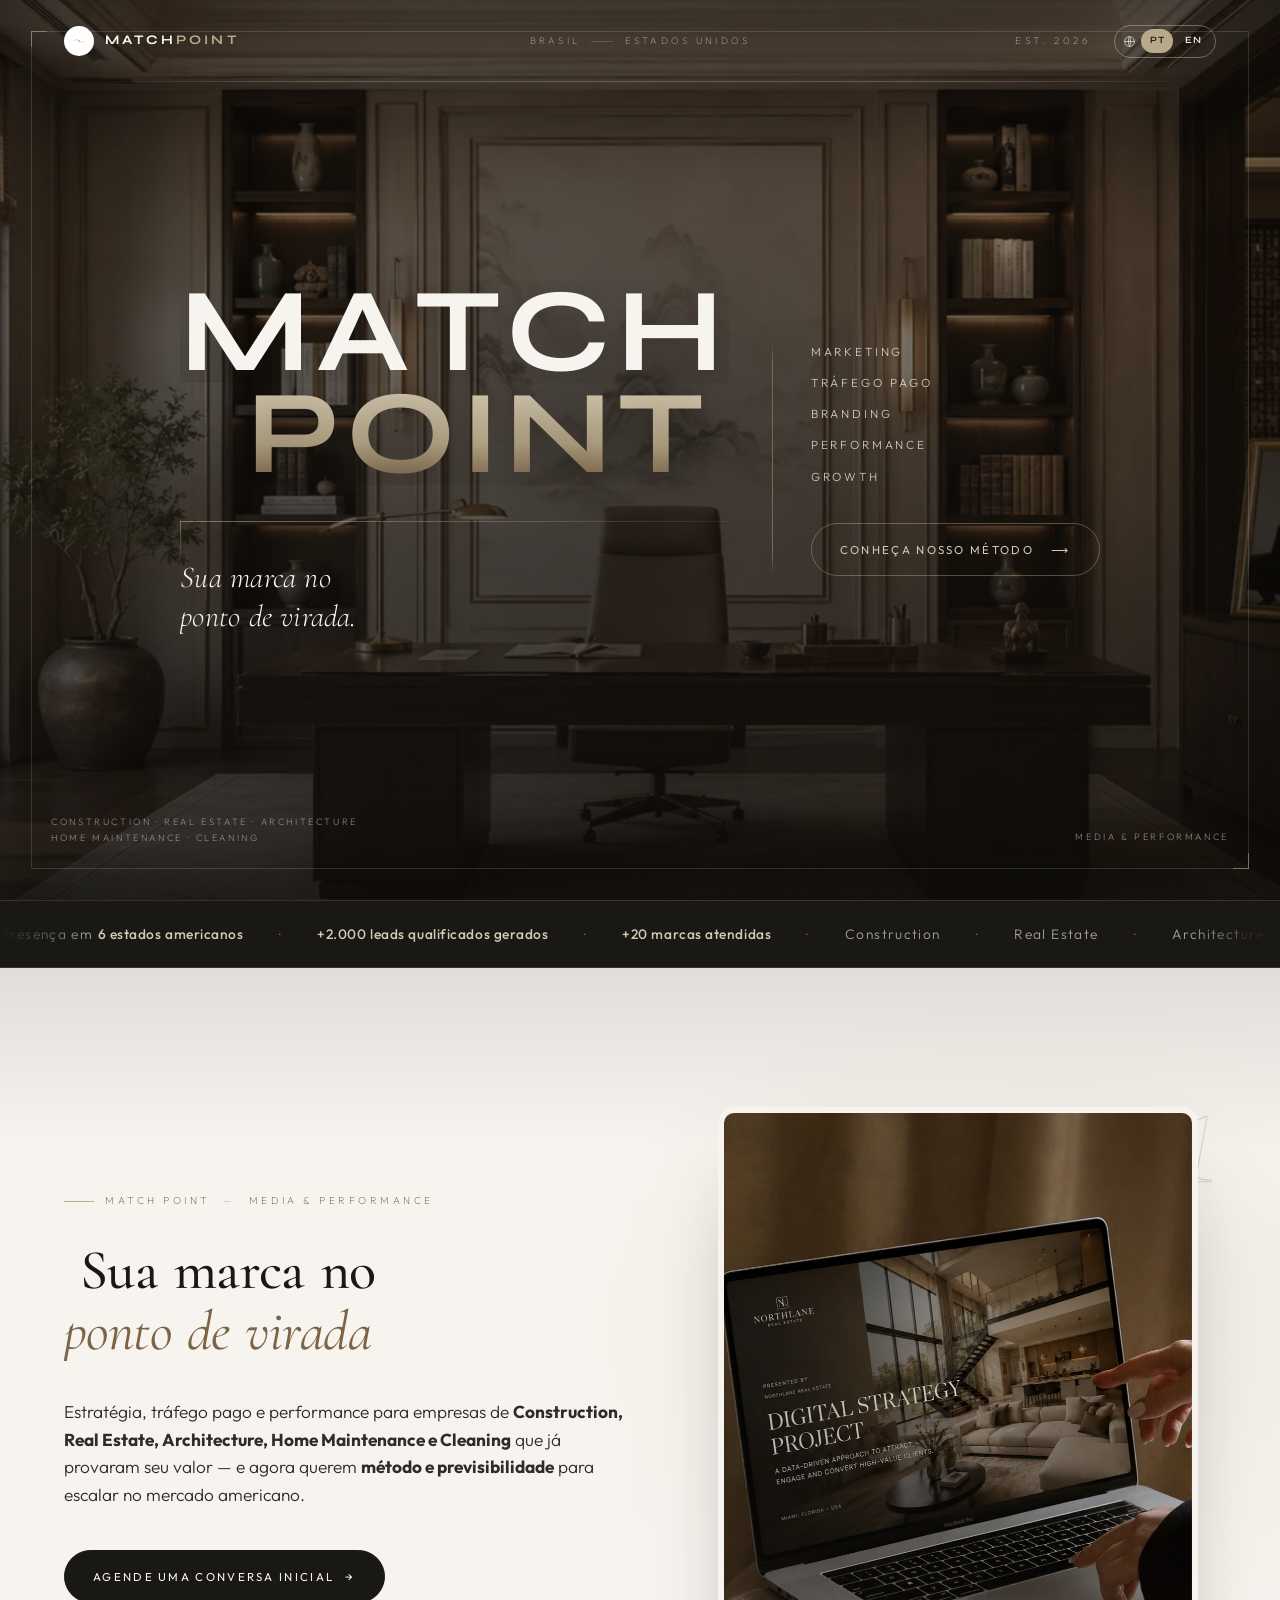
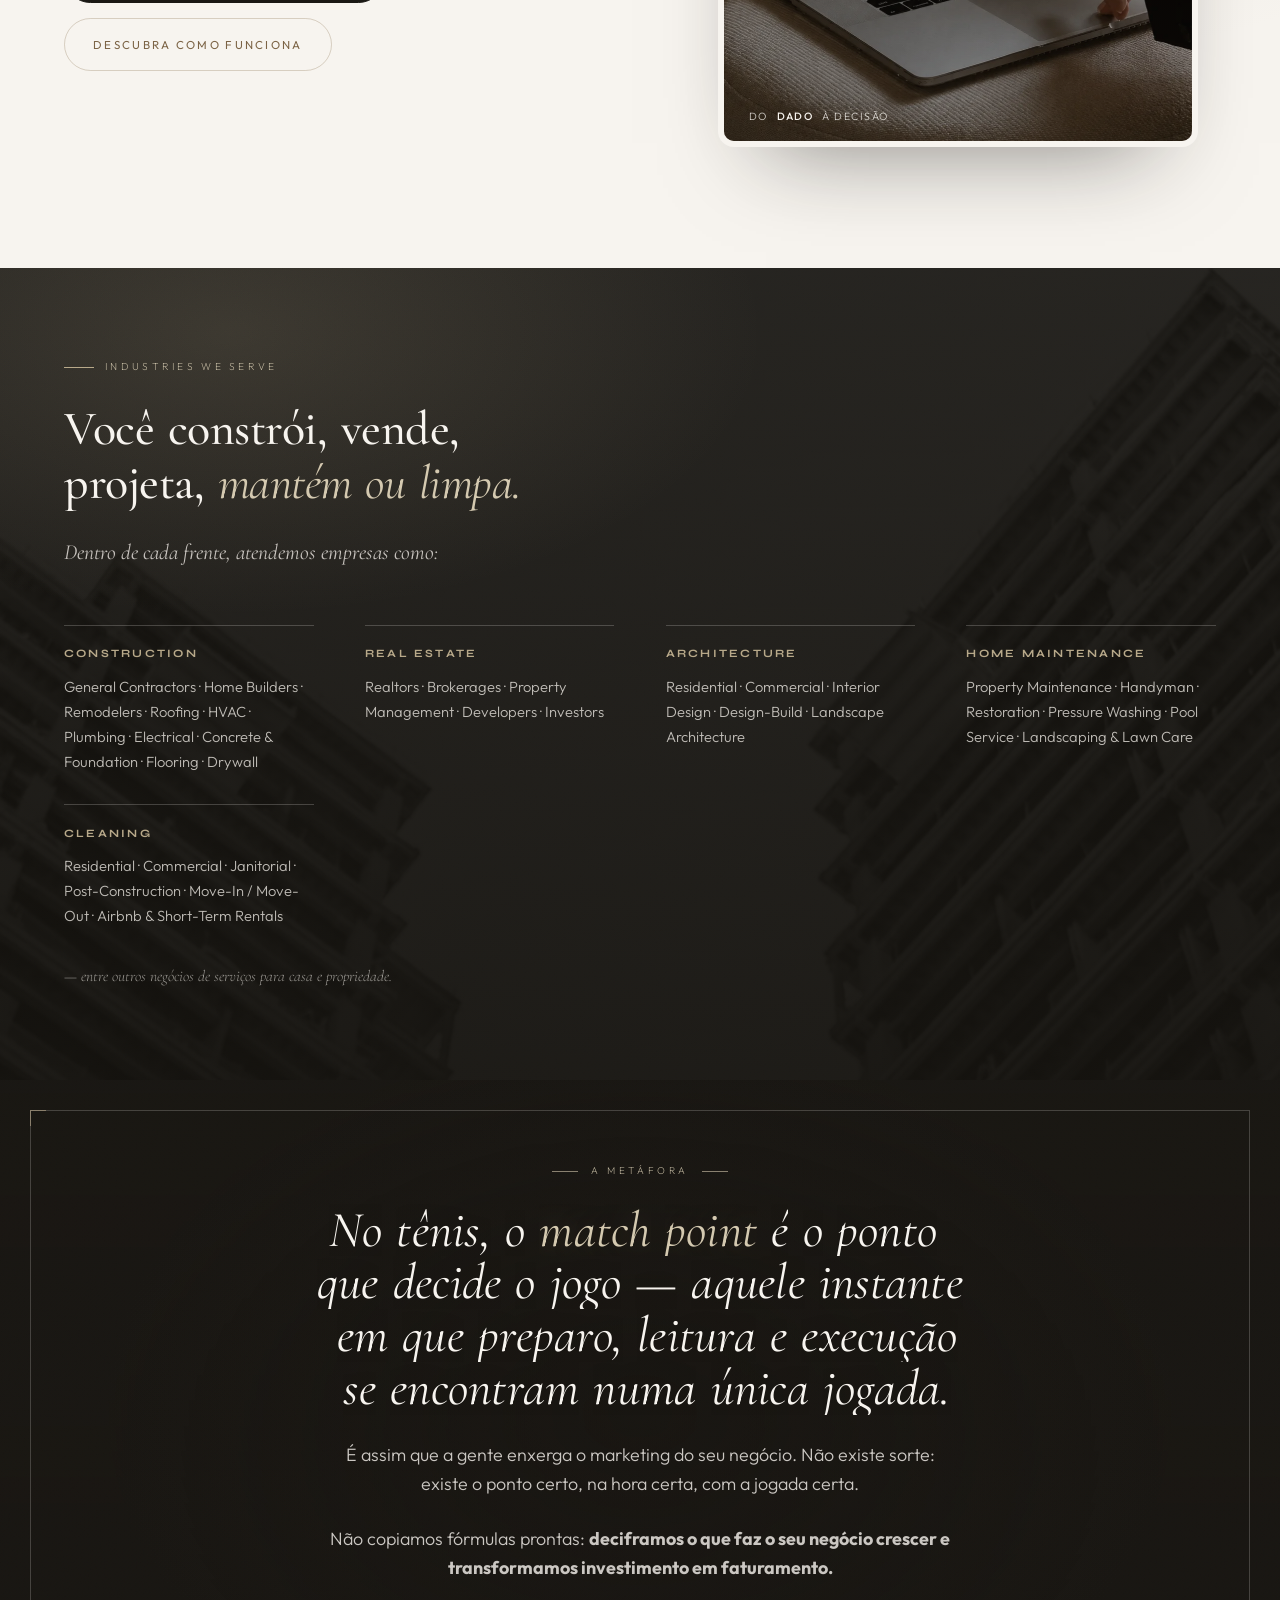
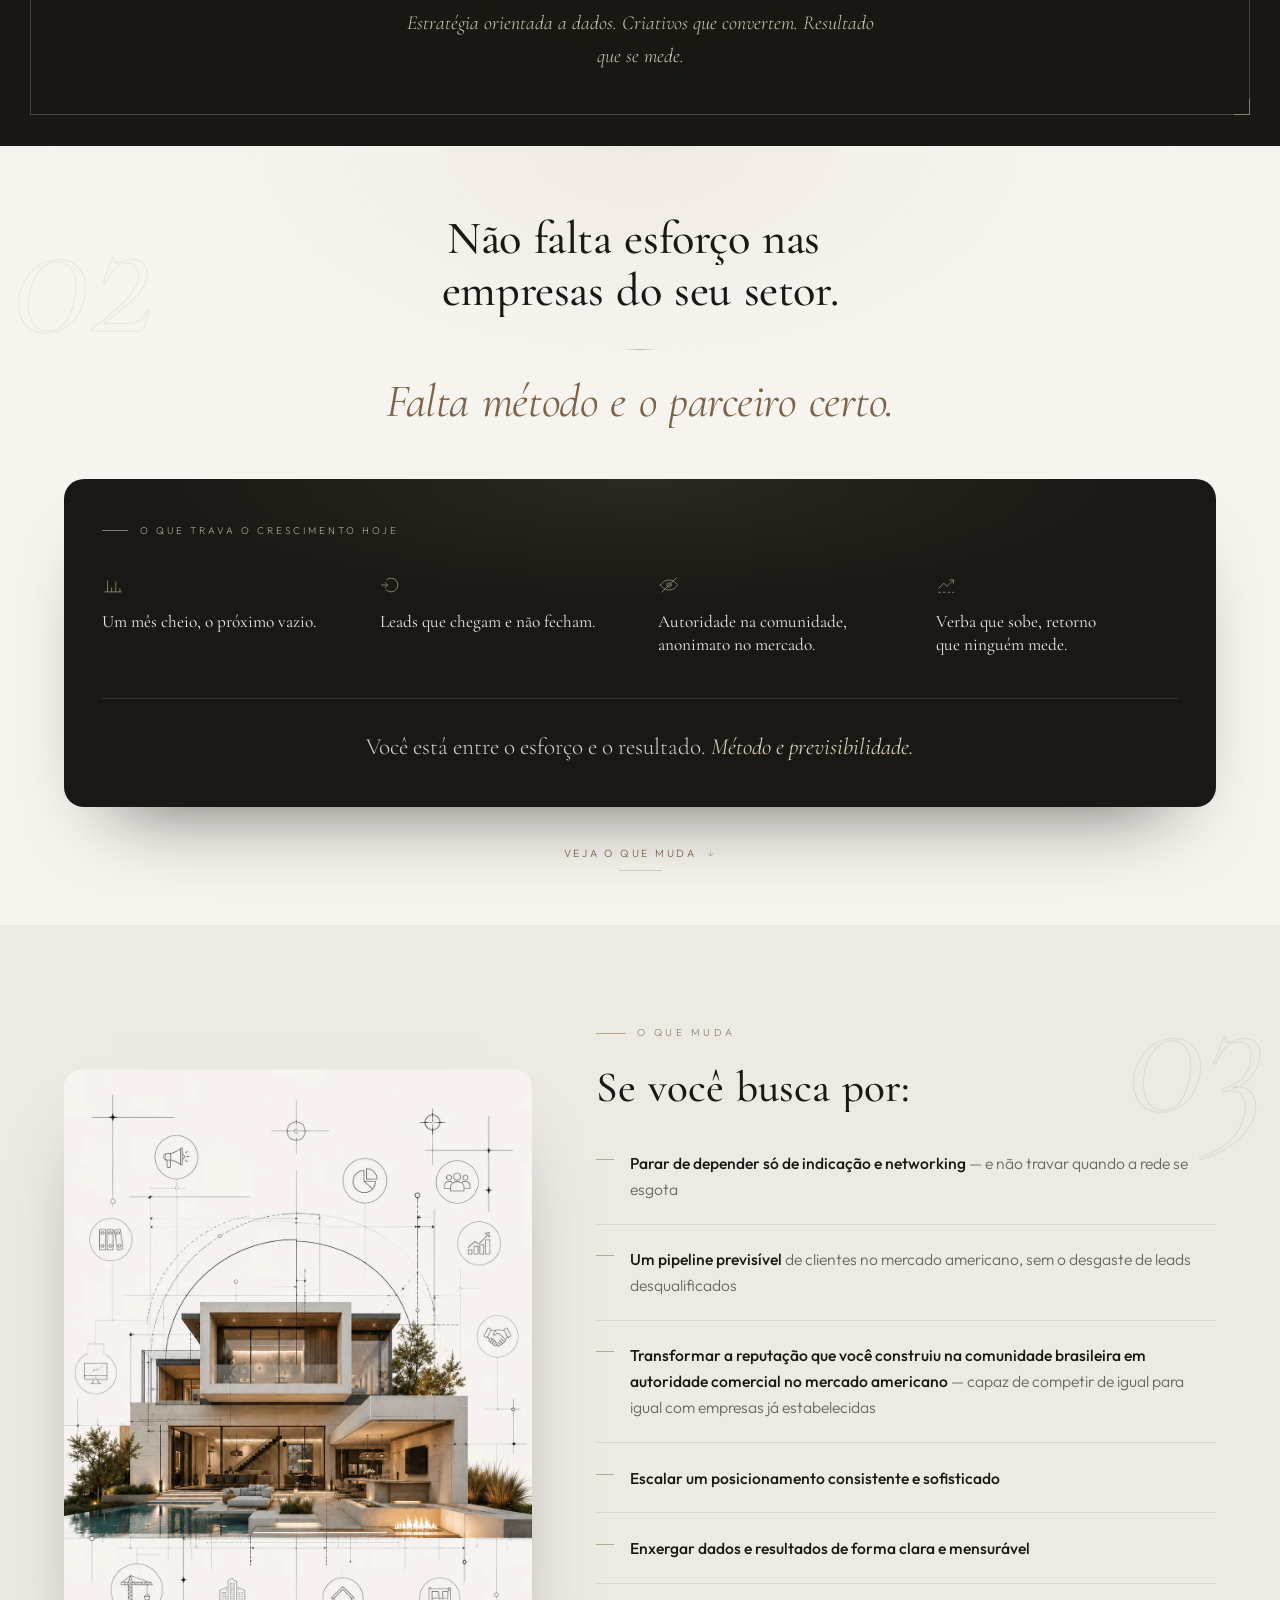
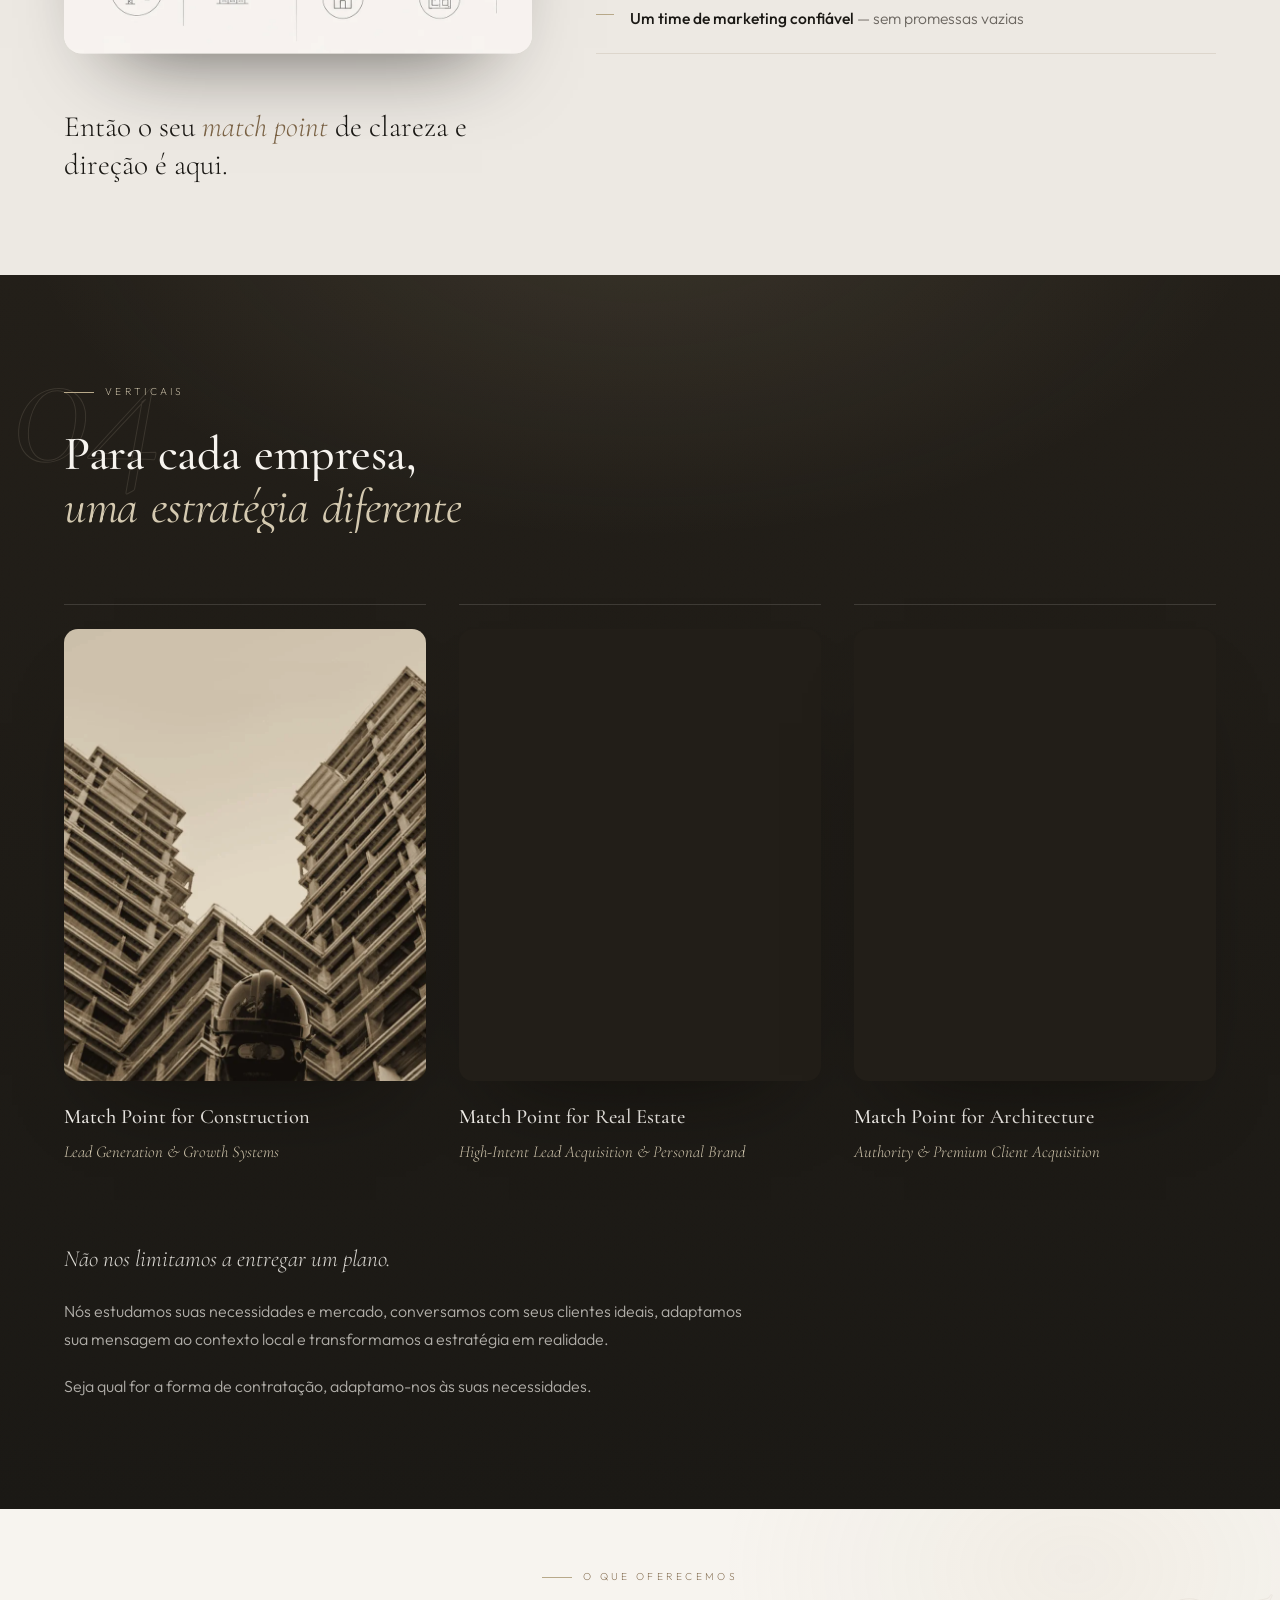
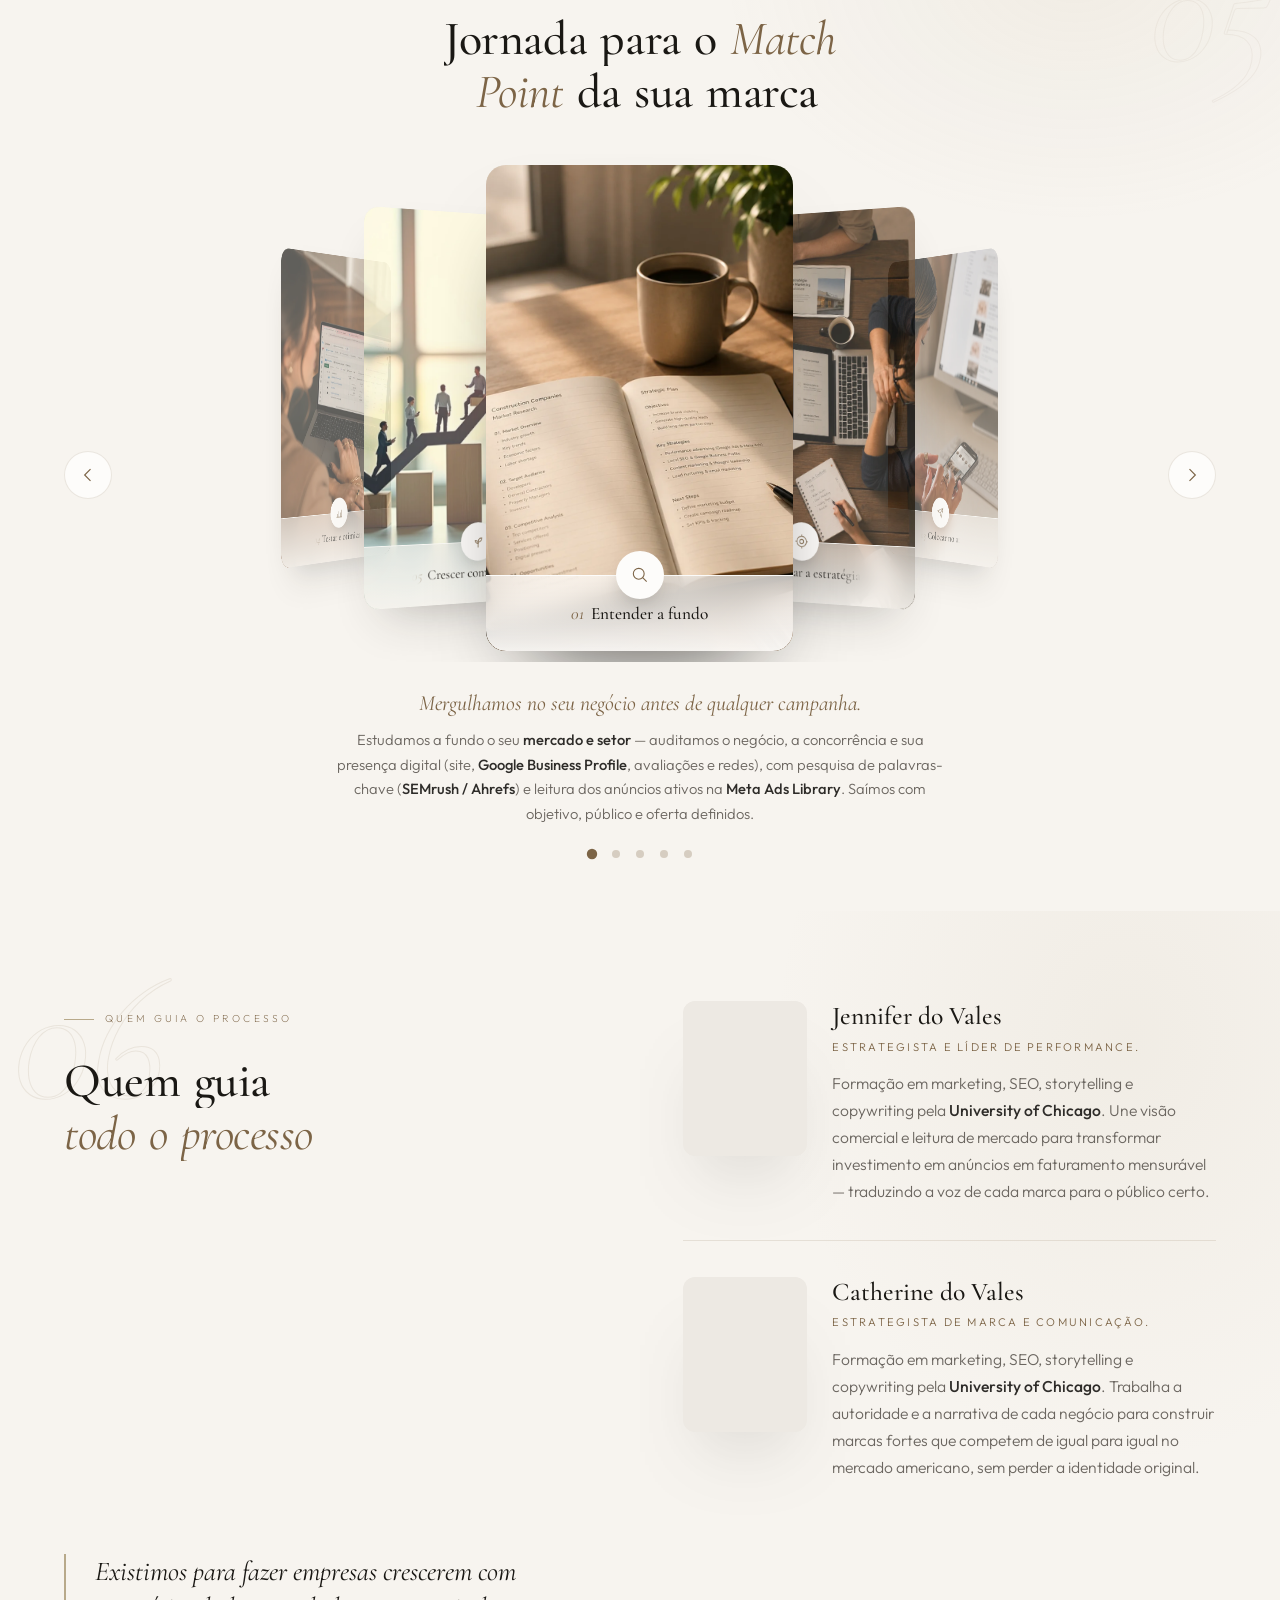
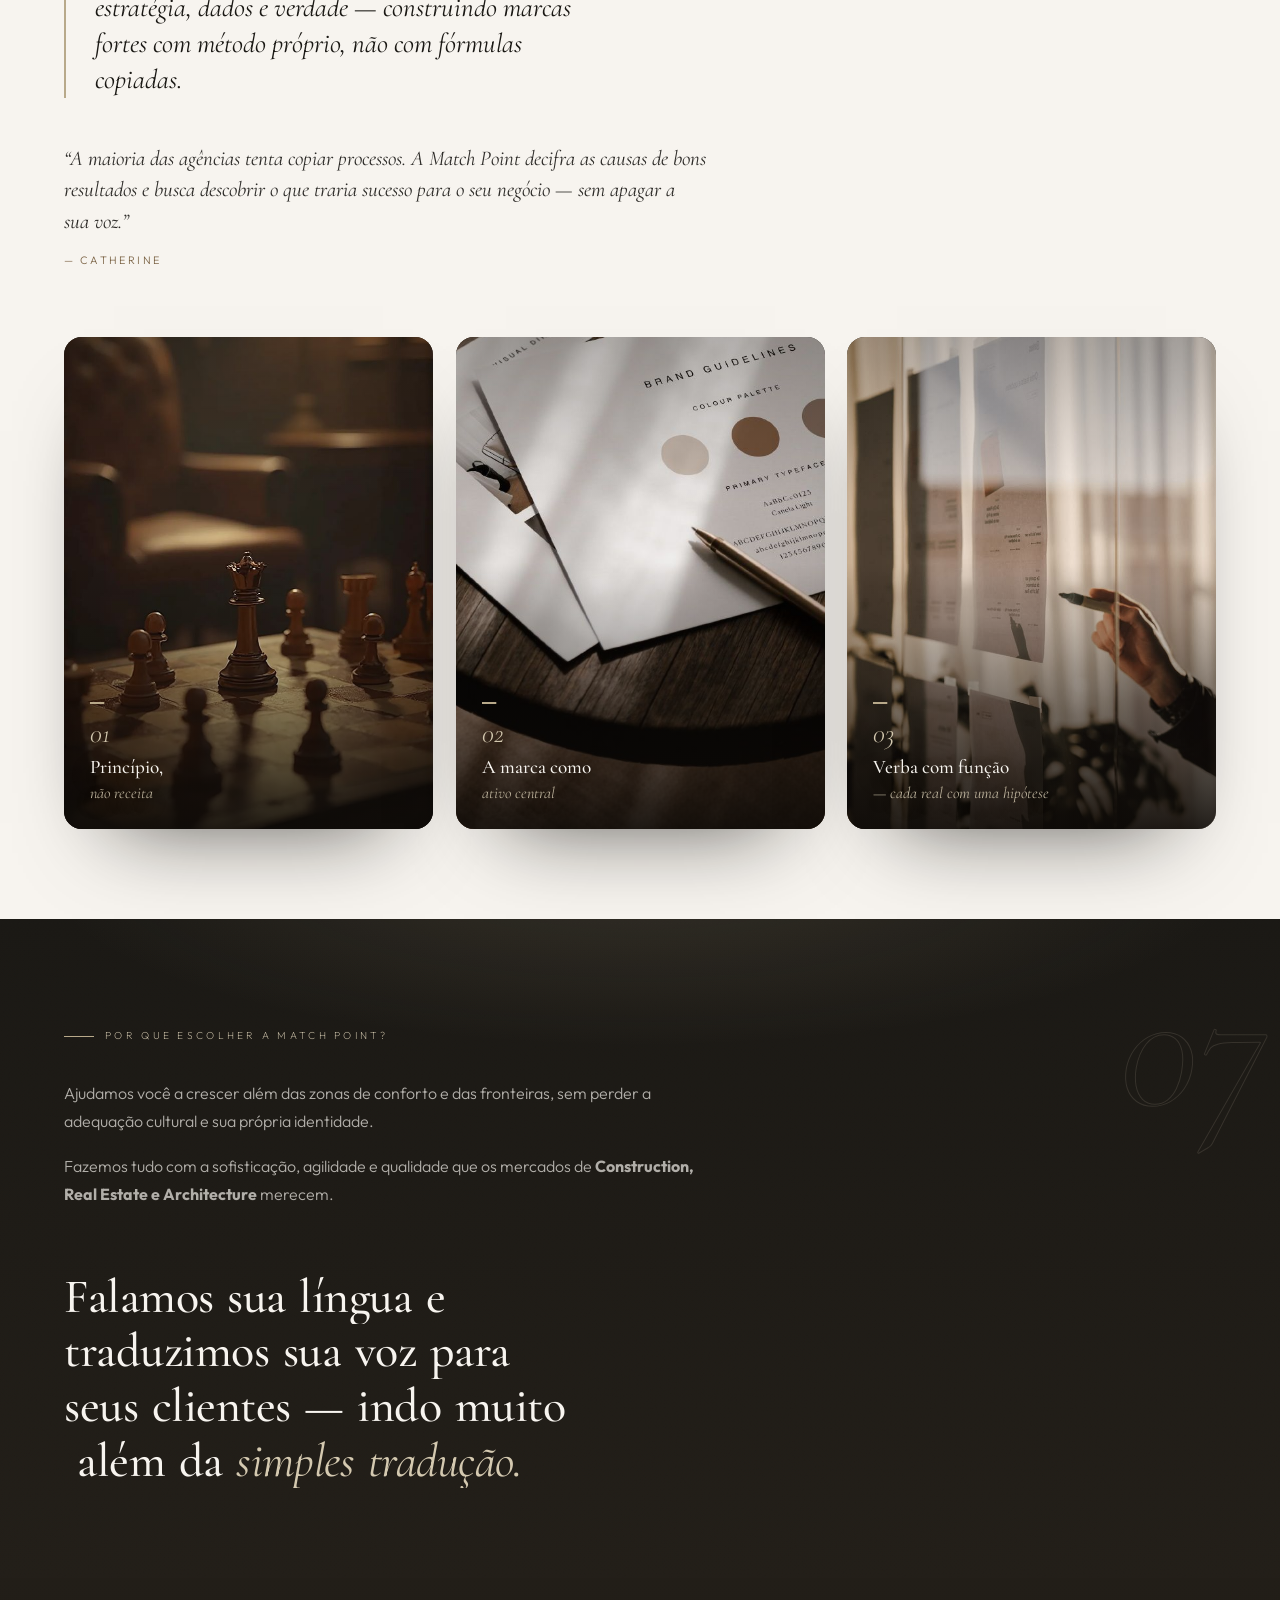
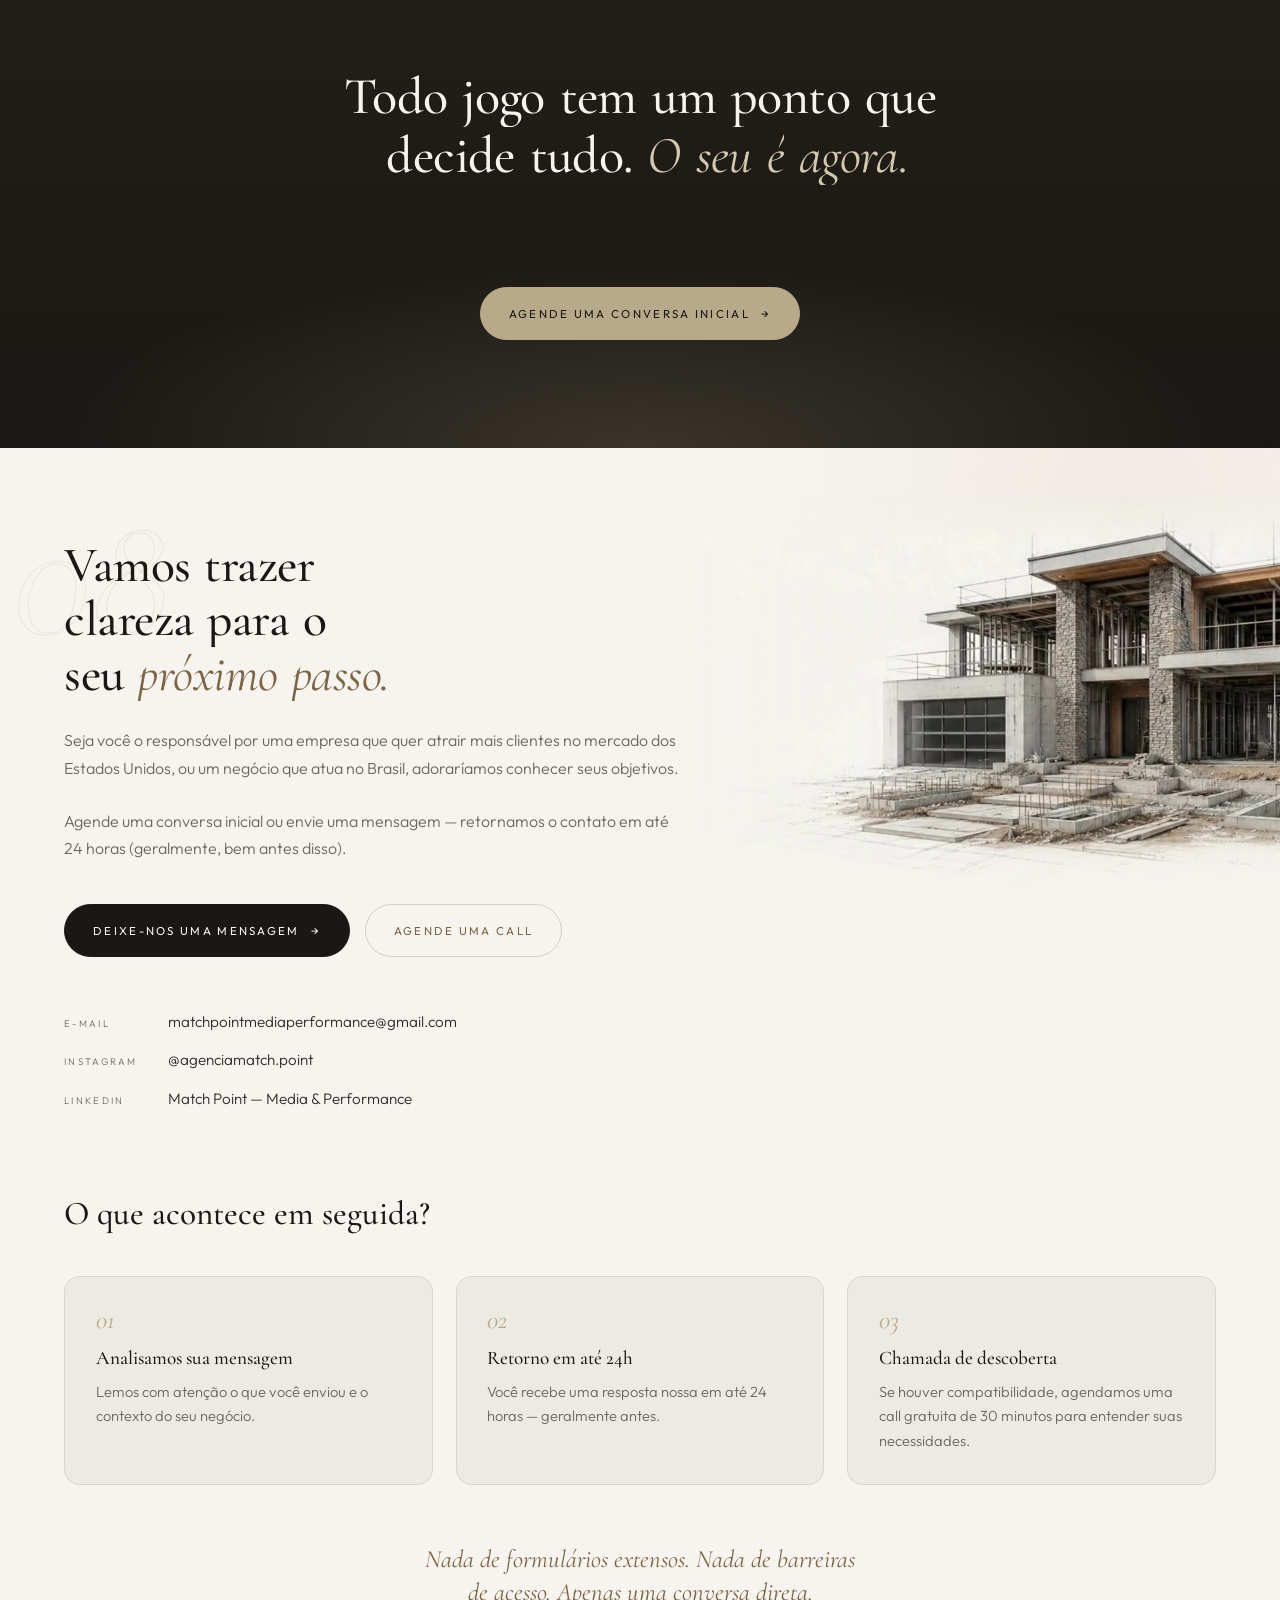
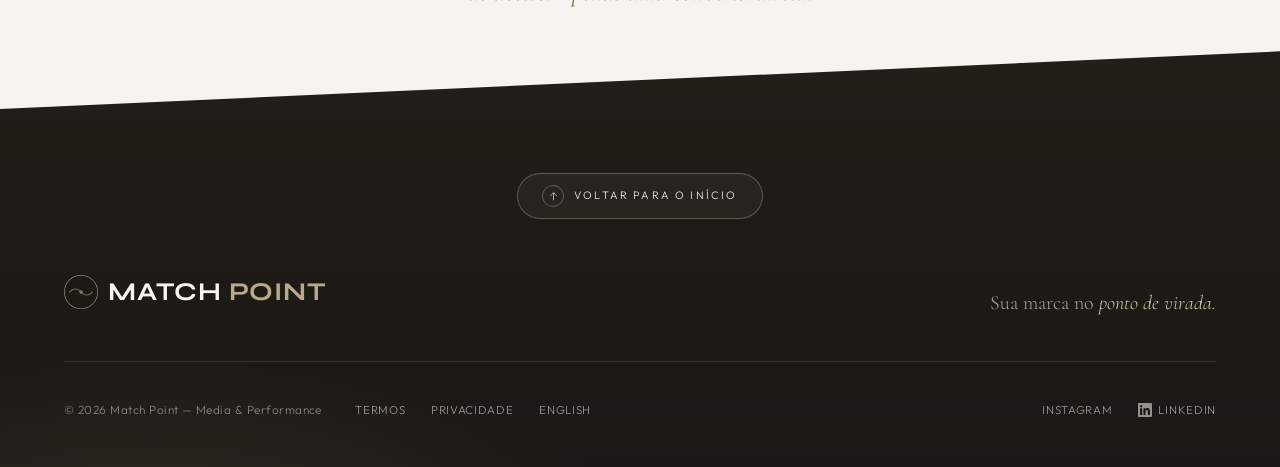
==== match.point/assets/index.html @ 6ba70a65 "Initial commit — Match Point site (PT/EN) Bilingual static site sharing one CSS/JS, plus post-audit " ====
<!DOCTYPE html>
<html lang="pt-BR" class="no-js">
<head>
<meta charset="UTF-8"/>
<meta name="viewport" content="width=device-width, initial-scale=1.0"/>
<script>document.documentElement.className='js';setTimeout(function(){if(!document.documentElement.classList.contains('js-ready'))document.documentElement.className='no-js';},5000);</script>

<title>Match Point — Sua marca no ponto de virada</title>
<meta name="description" content="Match Point — Media &amp; Performance. Tráfego pago e performance para Construction, Real Estate, Architecture, Home Maintenance e Cleaning escalarem no mercado americano."/>
<meta name="theme-color" content="#1A1814"/>
<link rel="icon" href="favicon.svg" type="image/svg+xml"/>
<link rel="icon" href="images/logo-symbol.png" sizes="any"/>
<link rel="apple-touch-icon" href="images/logo-symbol.png"/>
<link rel="canonical" href="https://matchpoint.agency/"/>
<link rel="alternate" hreflang="pt-BR" href="https://matchpoint.agency/"/>
<link rel="alternate" hreflang="en" href="https://matchpoint.agency/en/"/>
<link rel="alternate" hreflang="x-default" href="https://matchpoint.agency/"/>

<meta property="og:type" content="website"/>
<meta property="og:title" content="Match Point — Sua marca no ponto de virada"/>
<meta property="og:description" content="Estratégia, tráfego pago e performance para Construction, Real Estate, Architecture, Home Maintenance e Cleaning. Não copiamos fórmulas prontas: deciframos o que faz o seu negócio crescer."/>
<meta property="og:image" content="https://matchpoint.agency/images/og-image.jpg"/>
<meta property="og:url" content="https://matchpoint.agency/"/>
<meta name="twitter:card" content="summary_large_image"/>

<link rel="preconnect" href="https://fonts.googleapis.com"/>
<link rel="preconnect" href="https://fonts.gstatic.com" crossorigin/>
<link rel="preload" as="image" href="images/prehero.webp" fetchpriority="high"/>
<link href="https://fonts.googleapis.com/css2?family=Cormorant+Garamond:ital,wght@0,300;0,400;0,500;1,300;1,400;1,500&family=Outfit:wght@200;300;400;500&family=Syne:wght@600;700;800&display=swap" rel="stylesheet"/>
<link rel="stylesheet" href="css/prehero.css"/>

<script type="application/ld+json">
{
  "@context": "https://schema.org",
  "@type": "ProfessionalService",
  "name": "Match Point — Media & Performance",
  "description": "Tráfego pago e performance para empresas de Construction, Real Estate, Architecture, Home Maintenance e Cleaning que querem escalar no mercado americano.",
  "url": "https://matchpoint.agency/",
  "image": "https://matchpoint.agency/images/og-image.jpg",
  "logo": "https://matchpoint.agency/images/logo-symbol.png",
  "email": "matchpointmediaperformance@gmail.com",
  "telephone": "+1-407-684-9838",
  "foundingDate": "2026",
  "areaServed": ["United States", "Brazil"],
  "knowsLanguage": ["pt-BR", "en"],
  "serviceType": ["Paid Traffic", "Performance Marketing", "Branding", "Growth"],
  "founder": [
    {"@type": "Person", "name": "Jennifer do Vales"},
    {"@type": "Person", "name": "Catherine do Vales"}
  ],
  "sameAs": [
    "https://www.instagram.com/agenciamatch.point",
    "https://www.linkedin.com/company/match-point-%E2%80%94-media-performance/"
  ]
}
</script>
</head>
<body>

<!-- preloader · abertura de marca → door-split reveal do pré-Hero -->
<div class="preloader" id="preloader" role="presentation" aria-hidden="true">
  <span class="preloader__panel preloader__panel--l"></span>
  <span class="preloader__panel preloader__panel--r"></span>
  <div class="preloader__stage">
    <span class="preloader__line preloader__line--l"></span>
    <svg class="preloader__frame" viewBox="0 0 200 200" fill="none" aria-hidden="true">
      <circle class="pl-frame" cx="100" cy="100" r="96" pathLength="1"/>
    </svg>
    <svg class="preloader__mark" viewBox="0 0 200 200" fill="none" aria-label="Match Point">
      <circle class="pl-ring" cx="100" cy="100" r="86" pathLength="1"/>
      <path class="pl-wave" d="M40 100 C58 76 82 76 100 100 C118 124 142 124 160 100" pathLength="1"/>
      <circle class="pl-dot" cx="100" cy="100" r="5.5"/>
    </svg>
    <span class="preloader__line preloader__line--r"></span>
  </div>
</div>

<!-- top rule -->
<header class="topbar" id="topbar">
  <a class="topbar__brand" href="#prehero" aria-label="Match Point — início">
    <img class="topbar__mark" src="images/logo-symbol-light.png" alt="" width="30" height="30" decoding="async"/>
    <span class="topbar__name">Match<em>Point</em></span>
  </a>
  <p class="topbar__meta"><span>Brasil</span><i></i><span>Estados Unidos</span></p>
  <div class="topbar__end">
    <p class="topbar__est">Est. 2026</p>
    <span class="topbar__lang" role="group" aria-label="Idioma / Language">
      <svg class="topbar__lang-globe" viewBox="0 0 24 24" aria-hidden="true"><circle cx="12" cy="12" r="9"/><path d="M3 12h18M12 3c2.6 2.7 2.6 15.3 0 18M12 3c-2.6 2.7-2.6 15.3 0 18"/></svg>
      <span class="topbar__lang-cur" aria-current="true">PT</span>
      <a class="topbar__lang-alt" href="en/index.html" hreflang="en" aria-label="Switch to English">EN</a>
    </span>
  </div>
</header>

<!-- navegação persistente · surge ao sair do Hero (MOV-03 · C3)
     Componente distinto da masthead editorial acima: dá orientação
     nas 12 dobras sem tocar na abertura cinematográfica.            -->
<nav class="sitenav" id="siteNav" aria-label="Navegação principal">
  <div class="sitenav__inner">
    <a class="sitenav__brand" href="#prehero" aria-label="Match Point — topo">
      <img class="sitenav__mark" src="images/logo-symbol-light.png" alt="" width="26" height="26" decoding="async"/>
      <span class="sitenav__name">Match<em>Point</em></span>
    </a>
    <div class="sitenav__links" id="siteNavLinks">
      <a class="sitenav__link" href="#verticais">Verticais</a>
      <a class="sitenav__link" href="#jornada">Método</a>
      <a class="sitenav__link" href="#quem-guia">Quem somos</a>
      <span class="sitenav__ind" aria-hidden="true"></span>
    </div>
    <div class="sitenav__cta">
      <a class="sitenav__lang" href="en/index.html" hreflang="en" aria-label="Switch to English">EN</a>
      <a class="btn btn--primary btn--sm" href="#contato">Agende</a>
      <button class="sitenav__burger" id="siteBurger" aria-label="Abrir menu" aria-expanded="false" aria-controls="siteNavLinks">
        <span></span><span></span>
      </button>
    </div>
  </div>
</nav>

<main>
<section class="prehero" id="prehero" aria-label="Match Point">

  <!-- cinematic background · subtle camera drift + inertial parallax -->
  <div class="prehero__media">
    <div class="prehero__parallax" id="parallax">
      <img class="prehero__img" src="images/prehero.webp"
           alt="Escritório de linhas serenas — a atmosfera de precisão e cuidado estético da Match Point."
           width="1672" height="941" fetchpriority="high"/>
    </div>
  </div>
  <div class="prehero__scrim" aria-hidden="true"></div>
  <div class="prehero__grain" aria-hidden="true"></div>
  <div class="prehero__frame" aria-hidden="true"></div>

  <div class="prehero__stage" id="stage">

    <!-- coluna protagonista: wordmark → régua em L → assinatura -->
    <div class="prehero__lead">
      <h1 class="prehero__wordmark" aria-label="Match Point">
        <span class="prehero__line" aria-hidden="true" data-title data-stagger=".05" data-delay=".05">MATCH</span>
        <span class="prehero__line prehero__line--em" aria-hidden="true" data-title data-stagger=".05" data-delay=".28">POINT</span>
      </h1>

      <!-- régua em L: traço horizontal + descida curta à esquerda -->
      <div class="prehero__rule" aria-hidden="true"><i></i><b></b></div>

      <p class="prehero__signature" aria-label="Sua marca no ponto de virada." data-title data-split="words" data-stagger=".08" data-delay=".2">Sua marca no ponto de virada.</p>
    </div>

    <!-- coluna de apoio: régua vertical + frentes + CTA -->
    <div class="prehero__aside">
      <ul class="prehero__services" aria-label="Frentes de trabalho">
        <li>Marketing</li>
        <li>Tráfego pago</li>
        <li>Branding</li>
        <li>Performance</li>
        <li>Growth</li>
      </ul>
      <!-- wrapper carrega a ENTRADA; o .btn mantém seu próprio transform
           (magnetismo + press-give) sem que um sobrescreva o outro -->
      <span class="prehero__cta-wrap">
        <a class="btn btn--outline-lt prehero__cta" href="#jornada">
          Conheça nosso método
          <i class="btn__arrow" aria-hidden="true">⟶</i>
        </a>
      </span>
    </div>

  </div>

  <a class="prehero__scroll" id="scroll" href="#hero" aria-label="Rolar para descobrir">
    <span class="prehero__scroll-txt">Role</span>
    <span class="prehero__scroll-line" aria-hidden="true"></span>
  </a>

  <p class="prehero__foot prehero__foot--l">
    <span>Construction · Real Estate · Architecture</span>
    <span>Home Maintenance · Cleaning</span>
  </p>
  <p class="prehero__foot prehero__foot--r">Media &amp; Performance</p>

</section>

<!-- ═══ ESTEIRA DE DADOS · faixa em movimento contínuo ═══
     Marquee (Ambient · linear, conforme DS .wband e o template de
     referência): o conjunto é duplicado e o trilho desliza exatamente
     -50%, então a emenda cai sobre uma cópia idêntica e o laço fica
     invisível. A 2ª cópia é aria-hidden para não ser lida duas vezes. -->
<section class="strip" id="dados" aria-label="Match Point em números">
  <div class="strip__viewport">
    <div class="strip__track">
      <ul class="strip__set">
        <li class="strip__item">Presença em <b>6 estados americanos</b></li>
        <li class="strip__item"><b>+2.000 leads qualificados gerados</b></li>
        <li class="strip__item"><b>+20 marcas atendidas</b></li>
        <li class="strip__item">Construction</li>
        <li class="strip__item">Real Estate</li>
        <li class="strip__item">Architecture</li>
        <li class="strip__item">Home Maintenance</li>
        <li class="strip__item">Cleaning</li>
      </ul>
      <ul class="strip__set" aria-hidden="true">
        <li class="strip__item">Presença em <b>6 estados americanos</b></li>
        <li class="strip__item"><b>+2.000 leads qualificados gerados</b></li>
        <li class="strip__item"><b>+20 marcas atendidas</b></li>
        <li class="strip__item">Construction</li>
        <li class="strip__item">Real Estate</li>
        <li class="strip__item">Architecture</li>
        <li class="strip__item">Home Maintenance</li>
        <li class="strip__item">Cleaning</li>
      </ul>
    </div>
  </div>
  <!-- WCAG 2.2.2 · conteúdo em movimento precisa de mecanismo de pausa -->
  <button class="strip__pause" id="stripPause" type="button" aria-pressed="false" aria-label="Pausar movimento da faixa">
    <svg class="strip__ico strip__ico--pause" viewBox="0 0 10 10" aria-hidden="true"><rect x="1.2" y="0" width="2.4" height="10" rx="1"/><rect x="6.4" y="0" width="2.4" height="10" rx="1"/></svg>
    <svg class="strip__ico strip__ico--play" viewBox="0 0 10 10" aria-hidden="true"><path d="M1.4 0 9 5l-7.6 5z"/></svg>
  </button>
</section>

<!-- ═══ 1 · HERO ═══ -->
<section class="hero" id="hero" aria-labelledby="hero-title">
  <div class="hero__inner">

    <div class="hero__text">
      <p class="hero__kicker" data-reveal="fade">
        <span class="hero__kicker-mark" aria-hidden="true"></span>Match Point <i aria-hidden="true">—</i> Media &amp; Performance
      </p>

      <h2 class="hero__title" id="hero-title" data-title data-split="words" data-stagger=".055" data-delay=".05">
        Sua marca no <em>ponto de virada</em>
      </h2>

      <p class="hero__sub" data-reveal>
        Estratégia, tráfego pago e performance para empresas de <b>Construction, Real Estate, Architecture, Home Maintenance e Cleaning</b> que já provaram seu valor — e agora querem <b>método e previsibilidade</b> para escalar no mercado americano.
      </p>

      <div class="btn-row" data-reveal>
        <a class="btn btn--primary" href="#contato">
          Agende uma conversa inicial
          <i class="btn__arrow" aria-hidden="true">→</i>
        </a>
        <a class="btn btn--outline" href="#jornada">
          Descubra como funciona
        </a>
      </div>
    </div>

    <div class="hero__media-group hero__media-group--single">
      <span class="hero__index" aria-hidden="true" data-parallax="-.05">01</span>

      <figure class="hero__media hero__media--solo" data-reveal="media">
        <span class="hero__px" data-parallax=".08">
          <img src="images/hero-estrategia.webp" alt="Apresentação de estratégia digital orientada a dados, aberta em um laptop — o método da Match Point em execução."
               width="1086" height="1448" decoding="async" fetchpriority="low"/>
        </span>
        <figcaption class="hero__cap"><span class="hero__cap-line" aria-hidden="true"></span>Do <b>dado</b> à decisão</figcaption>
      </figure>
    </div>

  </div>
</section>

<!-- ═══ 2 · INDUSTRIES WE SERVE · quem atendemos ═══
     Dobra dedicada (padrão dos especialistas US), logo após o Hero.
     Imagem de fundo escurecida por scrim (linguagem do pré-Hero) +
     grade de subtipos concretos por nicho. Inclui os 5 nichos.        -->
<section class="serve" id="atende" aria-labelledby="serve-title">
  <img class="serve__bg" src="images/serve-bg.webp" alt="" width="1500" height="2696" loading="lazy" decoding="async"/>
  <div class="serve__scrim" aria-hidden="true"></div>
  <div class="serve__grain" aria-hidden="true"></div>

  <div class="serve__inner">
    <header class="serve__head">
      <p class="serve__kicker" data-reveal="fade"><span class="serve__kicker-mark" aria-hidden="true"></span>Industries We Serve</p>
      <h2 class="serve__title" id="serve-title" data-title data-split="words" data-stagger=".035" data-delay=".05">Você constrói, vende, projeta, <em>mantém ou limpa.</em></h2>
      <p class="serve__lead" data-reveal>Dentro de cada frente, atendemos empresas como:</p>
    </header>

    <ul class="serve__grid" aria-label="Segmentos atendidos por nicho">
      <li class="serve__ind" data-reveal="up">
        <h3 class="serve__ind-name">Construction</h3>
        <p class="serve__ind-list">General Contractors · Home Builders · Remodelers · Roofing · HVAC · Plumbing · Electrical · Concrete &amp; Foundation · Flooring · Drywall</p>
      </li>
      <li class="serve__ind" data-reveal="up">
        <h3 class="serve__ind-name">Real Estate</h3>
        <p class="serve__ind-list">Realtors · Brokerages · Property Management · Developers · Investors</p>
      </li>
      <li class="serve__ind" data-reveal="up">
        <h3 class="serve__ind-name">Architecture</h3>
        <p class="serve__ind-list">Residential · Commercial · Interior Design · Design-Build · Landscape Architecture</p>
      </li>
      <li class="serve__ind" data-reveal="up">
        <h3 class="serve__ind-name">Home Maintenance</h3>
        <p class="serve__ind-list">Property Maintenance · Handyman · Restoration · Pressure Washing · Pool Service · Landscaping &amp; Lawn Care</p>
      </li>
      <li class="serve__ind" data-reveal="up">
        <h3 class="serve__ind-name">Cleaning</h3>
        <p class="serve__ind-list">Residential · Commercial · Janitorial · Post-Construction · Move-In / Move-Out · Airbnb &amp; Short-Term Rentals</p>
      </li>
    </ul>

    <p class="serve__note" data-reveal>— entre outros negócios de serviços para casa e propriedade.</p>
  </div>
</section>

<!-- ═══ 3 · DOBRA 1 — A metáfora ═══ -->
<section class="banner" id="metafora" aria-label="A metáfora">
  <img class="banner__img" src="images/founders-banner.webp"
       alt="Jennifer e Catherine, fundadoras da Match Point, lado a lado."
       width="1672" height="941" data-parallax=".14" decoding="async" fetchpriority="low"/>
  <div class="banner__veil" aria-hidden="true"></div>
  <div class="banner__grain" aria-hidden="true"></div>
  <div class="banner__frame" aria-hidden="true"></div>
  <div class="banner__content">
    <p class="banner__kicker" data-reveal="fade"><i aria-hidden="true"></i>A metáfora<i aria-hidden="true"></i></p>
    <h2 class="banner__title" data-title data-split="words" data-stagger=".045" data-delay=".05">No tênis, o <em>match point</em> é o ponto que decide o jogo — aquele instante em que preparo, leitura e execução se encontram numa única jogada.</h2>
    <p class="banner__text" data-reveal>É assim que a gente enxerga o marketing do seu negócio. Não existe sorte: existe o ponto certo, na hora certa, com a jogada certa.</p>
    <p class="banner__text" data-reveal>Não copiamos fórmulas prontas: <b>deciframos o que faz o seu negócio crescer e transformamos investimento em faturamento.</b></p>
    <p class="banner__text banner__text--close" data-reveal>Estratégia orientada a dados. Criativos que convertem. Resultado que se mede.</p>
  </div>
</section>

<!-- ═══ 4 · DOBRA 2 — Espelho da dor ═══ -->
<section class="mirror" id="espelho" aria-labelledby="mirror-title">
  <span class="mirror__index" aria-hidden="true">02</span>
  <div class="mirror__inner">

    <header class="mirror__head">
      <!-- H8 · duas batidas: afirmação pousa, pausa (≤ --delay-max), diagnóstico entra -->
      <!-- o par retórico é NÃO FALTA → FALTA: a primeira batida credita o
           esforço do leitor (não manda parar), a segunda nomeia o que
           está ausente. Manter a mesma pessoa gramatical do painel.     -->
      <h2 class="mirror__title" id="mirror-title">
        <span class="mirror__title-a" data-title data-split="words" data-stagger=".035" data-delay=".05">Não falta esforço nas empresas do seu setor.</span>
        <em class="mirror__title-b" data-title data-split="words" data-stagger=".035" data-delay=".6">Falta método e o parceiro certo.</em>
      </h2>
    </header>

    <!-- PAINEL ÚNICO (era: 4 cards soltos).
         Os cards separados liam-se como quatro promessas logo abaixo de
         "precisa de método e do parceiro certo" — ambiguidade de leitura.
         Agora: um só bloco, com LEGENDA que nomeia o conjunto ANTES da
         primeira frase ("o que trava"), ícone hairline que marca cada
         item como sintoma, e o fecho dentro do mesmo painel.            -->
    <div class="mirror__panel" data-reveal="up">
      <p class="mirror__legend" id="mirror-legend">
        <span class="mirror__legend-mark" aria-hidden="true"></span>O que trava o crescimento hoje
      </p>

      <!-- a lista é rotulada pela legenda VISÍVEL (não por um aria-label
           paralelo): quem usa leitor de tela ouve o mesmo texto que
           quem enxerga — mesma âncora de leitura para os dois. -->
      <ul class="mirror__signs" aria-labelledby="mirror-legend">
        <li class="mirror__sign">
          <!-- oscilação: colunas desiguais — mês cheio, mês vazio -->
          <svg class="mirror__ico" viewBox="0 0 24 24" aria-hidden="true">
            <path d="M3 19.5h18"/>
            <path d="M6 19.5V7.5M10.5 19.5V15M15 19.5V8.5M19.5 19.5V16"/>
          </svg>
          <p>Um mês cheio, o próximo vazio.</p>
        </li>
        <li class="mirror__sign">
          <!-- ciclo que não fecha: anel aberto, seta que entra e para -->
          <svg class="mirror__ico" viewBox="0 0 24 24" aria-hidden="true">
            <circle cx="12" cy="12" r="7.5" stroke-dasharray="34 13" transform="rotate(-130 12 12)"/>
            <path d="M1.5 12h6.2M5.4 9 8.4 12l-3 3"/>
          </svg>
          <p>Leads que chegam e não fecham.</p>
        </li>
        <li class="mirror__sign">
          <!-- olho riscado: a autoridade existe, mas não é vista fora do círculo -->
          <svg class="mirror__ico" viewBox="0 0 24 24" aria-hidden="true">
            <path d="M2.6 12S6 6.5 12 6.5s9.4 5.5 9.4 5.5-3.4 5.5-9.4 5.5S2.6 12 2.6 12Z"/>
            <circle cx="12" cy="12" r="2.4"/>
            <path d="M4.2 19.8 19.8 4.2"/>
          </svg>
          <p>Autoridade na comunidade, anonimato no mercado.</p>
        </li>
        <li class="mirror__sign">
          <!-- divergência: a verba sobe (traço cheio), o retorno não
               acompanha e nem é medido (linha reta, pontilhada) -->
          <svg class="mirror__ico" viewBox="0 0 24 24" aria-hidden="true">
            <path d="M3 15.5 8.5 10l3.5 3.5 7-7"/>
            <path d="M15.2 6.5H19V10.3"/>
            <path d="M3 20h16" stroke-dasharray="2 3"/>
          </svg>
          <p>Verba que sobe, retorno que ninguém mede.</p>
        </li>
      </ul>

      <!-- o verbo do diagnóstico já foi dado na headline (FALTA …), então
           o fecho volta ao par de substantivos da copy aprovada: seco,
           sem repetir "falta" pela terceira vez em dez segundos.       -->
      <p class="mirror__close">Você está entre o esforço e o resultado. <b>Método e previsibilidade.</b></p>
    </div>

    <!-- ponte para a Dobra 3: a dor entrega o bastão para a solução -->
    <a class="mirror__bridge" href="#busca" data-reveal="fade">
      <span>Veja o que muda</span>
      <i aria-hidden="true">↓</i>
    </a>

  </div>
</section>

<!-- ═══ 5 · DOBRA 3 — "Se você busca por..." ═══ -->
<section class="seek" id="busca" aria-labelledby="seek-title">
  <span class="seek__index" aria-hidden="true">03</span>
  <div class="seek__inner">

    <!-- imagem à ESQUERDA, coluna editorial à direita. O cabeçalho entra
         na grade (não acima dela) para que kicker, título e lista dividam
         a mesma margem esquerda — e o topo da imagem case com o topo do
         kicker. Ordem no DOM continua título → lista → imagem: é a ordem
         de leitura correta, e no mobile a imagem cai depois do argumento. -->
    <div class="seek__grid">
      <header class="seek__head">
        <!-- resposta direta à legenda da Dobra 2 ("o que trava hoje") -->
        <p class="seek__kicker" data-reveal="fade"><span class="seek__kicker-mark" aria-hidden="true"></span>O que muda</p>
        <h2 class="seek__title" id="seek-title" data-title data-split="words" data-stagger=".05" data-delay=".05">Se você busca por:</h2>
      </header>

      <ul class="seek__list">
        <li class="seek__item" data-reveal="up">
          <span class="seek__mark" aria-hidden="true"></span>
          <p><b>Parar de depender só de indicação e networking</b> — e não travar quando a rede se esgota</p>
        </li>
        <li class="seek__item" data-reveal="up">
          <span class="seek__mark" aria-hidden="true"></span>
          <p><b>Um pipeline previsível</b> de clientes no mercado americano, sem o desgaste de leads desqualificados</p>
        </li>
        <li class="seek__item" data-reveal="up">
          <span class="seek__mark" aria-hidden="true"></span>
          <p><b>Transformar a reputação que você construiu na comunidade brasileira em autoridade comercial no mercado americano</b> — capaz de competir de igual para igual com empresas já estabelecidas</p>
        </li>
        <li class="seek__item" data-reveal="up">
          <span class="seek__mark" aria-hidden="true"></span>
          <p><b>Escalar um posicionamento consistente e sofisticado</b></p>
        </li>
        <li class="seek__item" data-reveal="up">
          <span class="seek__mark" aria-hidden="true"></span>
          <p><b>Enxergar dados e resultados de forma clara e mensurável</b></p>
        </li>
        <li class="seek__item" data-reveal="up">
          <span class="seek__mark" aria-hidden="true"></span>
          <p><b>Um time de marketing confiável</b> — sem promessas vazias</p>
        </li>
      </ul>

      <!-- Peça de MÉTODO, não de prova: nenhuma métrica, nenhum número,
           nenhuma marca de terceiro. Mostra o instrumental (audiência,
           mídia, análise, relação) sobreposto ao mundo do cliente
           (guindaste, edifício, planta). Quando os cases existirem,
           este mesmo slot recebe o print real — sem mudar o CSS.      -->
      <figure class="seek__visual" data-reveal="media">
        <!-- o frame existe para conter o véu e o assentamento da imagem:
             recorta o excesso da escala sem cortar a sombra do painel. -->
        <span class="seek__visual-frame">
          <img class="seek__visual-img" src="images/dobra3-metodo.webp"
               alt="Desenho técnico de uma residência contemporânea sobreposto por marcações de projeto e ícones de estratégia, audiência, mídia e análise — o método da Match Point aplicado a Construction, Real Estate e Architecture."
               width="1122" height="1402" loading="lazy" decoding="async" fetchpriority="low"/>
        </span>
      </figure>
    </div>

    <p class="seek__close" data-reveal>Então o seu <em>match point</em> de clareza e direção é aqui.</p>

  </div>
</section>

<!-- ═══ 6 · DOBRA 4 — Verticais ═══ -->
<section class="focus" id="verticais" aria-labelledby="focus-title">
  <div class="focus__grain" aria-hidden="true"></div>
  <span class="focus__index" aria-hidden="true">04</span>
  <div class="focus__inner">

    <header class="focus__head">
      <p class="focus__kicker" data-reveal="fade"><span class="focus__kicker-mark" aria-hidden="true"></span>Verticais</p>
      <h2 class="focus__title" id="focus-title" data-title data-split="words" data-stagger=".035" data-delay=".05">Para cada empresa, <em>uma estratégia diferente</em></h2>
    </header>

    <ul class="focus__list focus__list--3" aria-label="Verticais de atuação">
      <li class="focus__item" data-reveal="up">
        <figure class="focus__media focus__media--low">
          <img src="images/vertical-construction.webp" alt="Operário de capacete diante de duas torres em construção — a vertical de Construction da Match Point." width="736" height="1323" loading="lazy" decoding="async"/>
        </figure>
        <h3 class="focus__item-title">Match Point for Construction</h3>
        <p class="focus__item-desc">Lead Generation &amp; Growth Systems</p>
      </li>
      <li class="focus__item" data-reveal="up">
        <figure class="focus__media">
          <img src="images/vertical-realestate.webp" alt="Corretora atravessando uma casa contemporânea com uma placa &lsquo;Sold&rsquo; — a vertical de Real Estate da Match Point." width="760" height="1365" loading="lazy" decoding="async"/>
        </figure>
        <h3 class="focus__item-title">Match Point for Real Estate</h3>
        <p class="focus__item-desc">High-Intent Lead Acquisition &amp; Personal Brand</p>
      </li>
      <li class="focus__item" data-reveal="up">
        <figure class="focus__media">
          <img src="images/vertical-architecture.webp" alt="Desenho técnico de um edifício residencial sobre a prancheta, entre plantas e instrumentos — a vertical de Architecture da Match Point." width="760" height="1365" loading="lazy" decoding="async"/>
        </figure>
        <h3 class="focus__item-title">Match Point for Architecture</h3>
        <p class="focus__item-desc">Authority &amp; Premium Client Acquisition</p>
      </li>
    </ul>

    <div class="focus__foot focus__foot--text">
      <p class="focus__p" data-reveal>Não nos limitamos a entregar um plano.</p>
      <p class="focus__p" data-reveal>Nós estudamos suas necessidades e mercado, conversamos com seus clientes ideais, adaptamos sua mensagem ao contexto local e transformamos a estratégia em realidade.</p>
      <p class="focus__p" data-reveal>Seja qual for a forma de contratação, adaptamo-nos às suas necessidades.</p>
    </div>

  </div>
</section>

<!-- ═══ 7 · DOBRA 5 — A jornada (O que oferecemos) ═══ -->
<section class="method" id="jornada" aria-labelledby="method-title">
  <span class="method__index" aria-hidden="true">05</span>
  <div class="method__inner">

    <header class="method__head">
      <p class="method__kicker" data-reveal="fade"><span class="method__kicker-mark" aria-hidden="true"></span>O que oferecemos</p>
      <h2 class="method__title" id="method-title" data-title data-split="words" data-stagger=".035" data-delay=".05">Jornada para o <em>Match Point</em> da sua marca</h2>
    </header>

    <!-- ═══ COVERFLOW · exceção 3D sancionada [Blueprint Parte V] ═══
         Componente interativo, dirigido pelo usuário (não autoplay):
         por isso a rotação 3D + deslize horizontal — proibidos em
         entradas automáticas — são permitidos aqui. Variante
         reduced-motion desenhada (sem 3D). Navegação: setas · clique
         no card lateral · swipe/arrasto · teclado · trackpad horizontal.
         NÃO sequestra a rolagem vertical da página.
         MÍDIA: cada card tem .flow__media reservado p/ a imagem do
         conjunto honesto — solto o <img> quando os 5 arquivos chegarem;
         hoje entra um gradiente quente como placeholder elegante.      -->
    <!-- data-step (não data-title): data-title é capturado pelo splitter
         de animação e picotaria a copy. A descrição de cada etapa mora
         num .flow__copy oculto e é espelhada na legenda sincronizada
         (.flow__caption) ABAIXO do carrossel — troca junto com o card
         central. Loop 360º: o JS usa deslocamento circular.            -->
    <div class="flow" id="flow" role="group" aria-roledescription="carrossel" aria-label="Jornada do método — 5 etapas">
      <button class="flow__arrow flow__arrow--prev" type="button" aria-label="Etapa anterior">
        <svg viewBox="0 0 24 24" fill="none" stroke="currentColor" stroke-width="1.4" aria-hidden="true"><path d="M15 5l-7 7 7 7"/></svg>
      </button>

      <div class="flow__stage">
        <div class="flow__track" id="flowTrack">

          <article class="flow__card" data-step="Entender a fundo" aria-label="Etapa 1 de 5: Entender a fundo" tabindex="-1">
            <figure class="flow__media" aria-hidden="true"><img src="images/flow-01.webp" alt="" width="820" height="1230" loading="lazy" decoding="async"/></figure>
            <span class="flow__ico" aria-hidden="true"><svg viewBox="0 0 24 24" fill="none" stroke="currentColor" stroke-width="1.3"><circle cx="10.5" cy="10.5" r="6.5"/><path d="M15.2 15.2 20 20"/></svg></span>
            <div class="flow__panel"><h3 class="flow__title"><span class="flow__n">01</span> Entender a fundo</h3></div>
            <div class="flow__copy" hidden>
              <p class="flow__lead">Mergulhamos no seu negócio antes de qualquer campanha.</p>
              <p class="flow__desc">Estudamos a fundo o seu <b>mercado e setor</b> — auditamos o negócio, a concorrência e sua presença digital (site, <b>Google Business Profile</b>, avaliações e redes), com pesquisa de palavras-chave (<b>SEMrush / Ahrefs</b>) e leitura dos anúncios ativos na <b>Meta Ads Library</b>. Saímos com objetivo, público e oferta definidos.</p>
            </div>
          </article>

          <article class="flow__card" data-step="Desenhar a estratégia" aria-label="Etapa 2 de 5: Desenhar a estratégia" tabindex="-1">
            <figure class="flow__media" aria-hidden="true"><img src="images/flow-02.webp" alt="" width="820" height="1229" loading="lazy" decoding="async"/></figure>
            <span class="flow__ico" aria-hidden="true"><svg viewBox="0 0 24 24" fill="none" stroke="currentColor" stroke-width="1.3"><circle cx="12" cy="12" r="8"/><circle cx="12" cy="12" r="3.2"/><path d="M12 1.5v3M12 19.5v3M1.5 12h3M19.5 12h3"/></svg></span>
            <div class="flow__panel"><h3 class="flow__title"><span class="flow__n">02</span> Desenhar a estratégia</h3></div>
            <div class="flow__copy" hidden>
              <p class="flow__lead">Definimos a jornada do seu cliente até a decisão de compra.</p>
              <p class="flow__desc">Montamos os funis por canal (<b>Meta Ads, Google Ads, TikTok Ads</b>), definimos campanhas, públicos e ofertas — e deixamos o rastreamento pronto (<b>GA4, Google Tag Manager, Meta Pixel / Conversions API</b>) para medir do primeiro clique à venda.</p>
            </div>
          </article>

          <article class="flow__card" data-step="Colocar no ar" aria-label="Etapa 3 de 5: Colocar no ar" tabindex="-1">
            <figure class="flow__media" aria-hidden="true"><img src="images/flow-03.webp" alt="" width="820" height="1230" loading="lazy" decoding="async"/></figure>
            <span class="flow__ico" aria-hidden="true"><svg viewBox="0 0 24 24" fill="none" stroke="currentColor" stroke-width="1.3"><path d="M21 3 10.5 13.5"/><path d="M21 3l-6.5 18-4-8-8-4L21 3z"/></svg></span>
            <div class="flow__panel"><h3 class="flow__title"><span class="flow__n">03</span> Colocar no ar</h3></div>
            <div class="flow__copy" hidden>
              <p class="flow__lead">Campanhas construídas a partir da voz da sua marca.</p>
              <p class="flow__desc">Gestão de <b>Meta Ads, Google Ads, Google Local Services Ads (Google Guaranteed), TikTok Ads e Google Business Profile</b>. Conforme o perfil da conta: <b>LinkedIn Ads (ABM)</b> no B2B e <b>Yelp, Angi, Thumbtack e Nextdoor</b> no serviço local. Criativos e páginas de captura na voz da sua marca.</p>
            </div>
          </article>

          <article class="flow__card" data-step="Testar e otimizar" aria-label="Etapa 4 de 5: Testar e otimizar" tabindex="-1">
            <figure class="flow__media" aria-hidden="true"><img src="images/flow-04.webp" alt="" width="820" height="1232" loading="lazy" decoding="async"/></figure>
            <span class="flow__ico" aria-hidden="true"><svg viewBox="0 0 24 24" fill="none" stroke="currentColor" stroke-width="1.3"><path d="M3 20.5h18"/><path d="M6 20.5v-6M11 20.5V9M16 20.5v-8.5M20.5 20.5V7"/></svg></span>
            <div class="flow__panel"><h3 class="flow__title"><span class="flow__n">04</span> Testar e otimizar</h3></div>
            <div class="flow__copy" hidden>
              <p class="flow__lead">Mantemos o que performa, cortamos o que não funciona.</p>
              <p class="flow__desc">Rastreamos cada lead e ligação com <b>CallRail, CRM e GA4</b>, em painéis no <b>Looker Studio</b>: CPL, custo por conversa e ROAS. Escalamos o que performa, cortamos o que não converte e registramos cada aprendizado.</p>
            </div>
          </article>

          <article class="flow__card" data-step="Crescer com base sólida" aria-label="Etapa 5 de 5: Crescer com base sólida" tabindex="-1">
            <figure class="flow__media" aria-hidden="true"><img src="images/flow-05.webp" alt="" width="820" height="1229" loading="lazy" decoding="async"/></figure>
            <span class="flow__ico" aria-hidden="true"><svg viewBox="0 0 24 24" fill="none" stroke="currentColor" stroke-width="1.3"><path d="M12 21v-8"/><path d="M12 13c0-3.6 2.4-6 6-6 0 3.6-2.4 6-6 6z"/><path d="M12 15c0-2.8-1.9-4.7-4.7-4.7 0 2.8 1.9 4.7 4.7 4.7z"/></svg></span>
            <div class="flow__panel"><h3 class="flow__title"><span class="flow__n">05</span> Crescer com base sólida</h3></div>
            <div class="flow__copy" hidden>
              <p class="flow__lead">Ampliamos investimento e canais conforme o negócio precisa.</p>
              <p class="flow__desc">Ampliamos investimento e abrimos novos canais. Sob demanda entram <b>landing pages com pixel, e-mail marketing (Klaviyo / Mailchimp), gestão de avaliações no Google e SEO local</b> — além de mentorias de social media, conforme o negócio pede.</p>
            </div>
          </article>

        </div>
      </div>

      <button class="flow__arrow flow__arrow--next" type="button" aria-label="Próxima etapa">
        <svg viewBox="0 0 24 24" fill="none" stroke="currentColor" stroke-width="1.4" aria-hidden="true"><path d="M9 5l7 7-7 7"/></svg>
      </button>

      <!-- legenda sincronizada · abaixo dos cards, antes dos dots -->
      <div class="flow__caption" id="flowCaption" aria-live="polite"></div>

      <div class="flow__dots" id="flowDots" role="tablist" aria-label="Ir para etapa">
        <button class="flow__dot" type="button" role="tab" aria-label="Etapa 1"></button>
        <button class="flow__dot" type="button" role="tab" aria-label="Etapa 2"></button>
        <button class="flow__dot" type="button" role="tab" aria-label="Etapa 3"></button>
        <button class="flow__dot" type="button" role="tab" aria-label="Etapa 4"></button>
        <button class="flow__dot" type="button" role="tab" aria-label="Etapa 5"></button>
      </div>
      <p class="flow__status" aria-live="polite"></p>
    </div>

  </div>
</section>

<!-- ═══ 8 · DOBRA 6 — Quem guia o processo ═══ -->
<section class="about" id="quem-guia" aria-labelledby="about-title">
  <span class="about__index" aria-hidden="true">06</span>
  <div class="about__inner">

    <header class="about__header">
      <div class="about__head-l">
        <p class="about__kicker" data-reveal="fade"><span class="about__kicker-mark" aria-hidden="true"></span>Quem guia o processo</p>
        <h2 class="about__title" id="about-title" data-title data-split="words" data-stagger=".04" data-delay=".05">Quem guia <em>todo o processo</em></h2>
      </div>
      <div class="about__head-r">
        <div class="lead-bio" data-reveal>
          <figure class="lead-bio__portrait">
            <img src="images/founder-jennifer.webp" alt="Jennifer do Vales, estrategista e líder de performance da Match Point." width="520" height="650" loading="lazy" decoding="async"/>
          </figure>
          <div class="lead-bio__body">
            <h3 class="lead-bio__name">Jennifer do Vales</h3>
            <p class="lead-bio__role">Estrategista e líder de performance.</p>
            <p class="lead-bio__text">Formação em marketing, SEO, storytelling e copywriting pela <b>University of Chicago</b>. Une visão comercial e leitura de mercado para transformar investimento em anúncios em faturamento mensurável — traduzindo a voz de cada marca para o público certo.</p>
          </div>
        </div>
        <div class="lead-bio" data-reveal>
          <figure class="lead-bio__portrait">
            <img src="images/founder-catherine.webp" alt="Catherine do Vales, estrategista de marca e comunicação da Match Point." width="520" height="650" loading="lazy" decoding="async"/>
          </figure>
          <div class="lead-bio__body">
            <h3 class="lead-bio__name">Catherine do Vales</h3>
            <p class="lead-bio__role">Estrategista de marca e comunicação.</p>
            <p class="lead-bio__text">Formação em marketing, SEO, storytelling e copywriting pela <b>University of Chicago</b>. Trabalha a autoridade e a narrativa de cada negócio para construir marcas fortes que competem de igual para igual no mercado americano, sem perder a identidade original.</p>
          </div>
        </div>
      </div>
    </header>

    <p class="about__manifesto" data-reveal>Existimos para fazer empresas crescerem com estratégia, dados e verdade — construindo marcas fortes com método próprio, não com fórmulas copiadas.</p>

    <figure class="about__quote" data-reveal>
      <blockquote>“A maioria das agências tenta copiar processos. A Match Point decifra as causas de bons resultados e busca descobrir o que traria sucesso para o seu negócio — sem apagar a sua voz.”</blockquote>
      <figcaption>— Catherine</figcaption>
    </figure>

    <!-- IMPLEMENTAÇÃO: bloco reservado para o primeiro depoimento real de cliente,
         quando disponível (mesmo curto, mesmo em PT). Distribui a prova social
         antes do pedido de conversa. NÃO preencher com texto fictício.
    <figure class="about__testimonial">
      <blockquote></blockquote>
      <figcaption><b></b><span></span></figcaption>
    </figure>
    -->

    <ul class="about__cards" aria-label="Nossos princípios">
      <li class="about__card" data-reveal="fade">
        <img class="card__img" src="images/pilar-estrategia.jpg" alt="Tabuleiro de xadrez à luz quente de um abajur, com a dama em destaque." width="736" height="1479" loading="lazy" decoding="async" fetchpriority="low"/>
        <span class="card__shade" aria-hidden="true"></span>
        <div class="card__body">
          <span class="card__n">01</span>
          <h3 class="card__title">Princípio, <em>não receita</em></h3>
        </div>
      </li>
      <li class="about__card" data-reveal="fade">
        <img class="card__img" src="images/pilar-marca.jpg" alt="Documento de brand guidelines com paleta de cores e tipografia, ao lado de uma caneta dourada." width="564" height="987" loading="lazy" decoding="async" fetchpriority="low"/>
        <span class="card__shade" aria-hidden="true"></span>
        <div class="card__body">
          <span class="card__n">02</span>
          <h3 class="card__title">A marca como <em>ativo central</em></h3>
        </div>
      </li>
      <li class="about__card" data-reveal="fade">
        <img class="card__img" src="images/pilar-verba.jpg" alt="Wireframes de páginas presos numa parede de vidro, revisados à luz do entardecer." width="736" height="920" loading="lazy" decoding="async" fetchpriority="low"/>
        <span class="card__shade" aria-hidden="true"></span>
        <div class="card__body">
          <span class="card__n">03</span>
          <h3 class="card__title">Verba com função <em>— cada real com uma hipótese</em></h3>
        </div>
      </li>
    </ul>

  </div>
</section>

<!-- ═══ 9 · DOBRA 7 — Por que escolher a Match Point? ═══ -->
<section class="why" id="porque" aria-labelledby="why-title">
  <div class="why__grain" aria-hidden="true"></div>
  <span class="why__index" aria-hidden="true">07</span>
  <div class="why__inner">

    <p class="why__kicker" data-reveal="fade"><span class="why__kicker-mark" aria-hidden="true"></span>Por que escolher a Match Point?</p>

    <p class="why__p" data-reveal>Ajudamos você a crescer além das zonas de conforto e das fronteiras, sem perder a adequação cultural e sua própria identidade.</p>
    <p class="why__p" data-reveal>Fazemos tudo com a sofisticação, agilidade e qualidade que os mercados de <b>Construction, Real Estate e Architecture</b> merecem.</p>

    <h2 class="why__title" id="why-title" data-title data-split="words" data-stagger=".03" data-delay=".05">Falamos sua língua e traduzimos sua voz para seus clientes — indo muito além da <em>simples tradução.</em></h2>

  </div>
</section>

<!-- ═══ 10 · FINAL — CTA fortalecido + frase de atração ═══ -->
<section class="final" id="final" aria-labelledby="final-title">
  <div class="final__inner">
    <h2 class="final__title" id="final-title" data-title data-split="words" data-stagger=".035" data-delay=".05">Todo jogo tem um ponto que decide tudo. <em>O seu é agora.</em></h2>
    <p class="final__sub" data-reveal>Vamos encontrar o <em>match point</em> da sua marca.</p>
    <div class="btn-row btn-row--center" data-reveal>
      <a class="btn btn--gold" href="#contato">
        Agende uma conversa inicial
        <i class="btn__arrow" aria-hidden="true">→</i>
      </a>
    </div>
  </div>
</section>

<!-- ═══ 11 · PÁGINA DE DESTINO — "Agende uma conversa inicial" ═══
     Implementada como seção-âncora (#contato) nesta mesma página.
     Página separada será criada depois — ao migrar, mover este bloco
     inteiro e trocar os href="#contato" pela URL da nova página.      -->
<section class="contact" id="contato" aria-labelledby="contact-title">
  <span class="contact__index" aria-hidden="true">08</span>

  <!-- motion · revelação arquitetônica como PARTE DO FUNDO (à direita).
       Sem moldura: as bordas se dissolvem no creme via máscara. Parallax
       vertical pelo motor data-parallax. Toca 1× ao entrar e segura o
       quadro final [Arrival]. Oculto no mobile (não carrega os 3,7 MB).  -->
  <div class="contact__media" aria-hidden="true">
    <video class="contact__video" id="finalVideo" data-parallax=".08"
           poster="videos/final-reveal-poster.jpg"
           muted playsinline loop preload="none" width="1280" height="720">
      <source src="videos/final-reveal.mp4" type="video/mp4"/>
    </video>
  </div>

  <div class="contact__inner">

    <header class="contact__head">
      <h2 class="contact__title" id="contact-title" data-title data-split="words" data-stagger=".04" data-delay=".05">Vamos trazer clareza para o seu <em>próximo passo.</em></h2>
      <p class="contact__p" data-reveal>Seja você o responsável por uma empresa que quer atrair mais clientes no mercado dos Estados Unidos, ou um negócio que atua no Brasil, adoraríamos conhecer seus objetivos.</p>
      <p class="contact__p" data-reveal>Agende uma conversa inicial ou envie uma mensagem — retornamos o contato em até 24 horas (geralmente, bem antes disso).</p>

      <div class="btn-row" data-reveal>
        <a class="btn btn--primary"
           href="https://wa.me/14076849838?text=Ol%C3%A1%2C%20Match%20Point!%20Vim%20pelo%20site%20e%20gostaria%20de%20conversar%20sobre%20o%20meu%20neg%C3%B3cio."
           target="_blank" rel="noopener noreferrer">
          Deixe-nos uma mensagem
          <i class="btn__arrow" aria-hidden="true">→</i>
        </a>
        <a class="btn btn--outline"
           href="https://calendly.com/matchpointmediaperformance/reuniao-com-a-match-point"
           target="_blank" rel="noopener noreferrer">
          Agende uma call
        </a>
      </div>

      <ul class="contact__channels" aria-label="Contatos">
        <li><span class="contact__channel-k">E-mail</span><a href="mailto:matchpointmediaperformance@gmail.com">matchpointmediaperformance@gmail.com</a></li>
        <li><span class="contact__channel-k">Instagram</span><a href="https://www.instagram.com/agenciamatch.point" target="_blank" rel="noopener noreferrer">@agenciamatch.point</a></li>
        <li><span class="contact__channel-k">LinkedIn</span><a href="https://www.linkedin.com/company/match-point-%E2%80%94-media-performance/" target="_blank" rel="noopener noreferrer">Match Point — Media &amp; Performance</a></li>
      </ul>
    </header>

    <div class="contact__next">
      <h3 class="contact__next-title" data-reveal>O que acontece em seguida?</h3>

      <ul class="contact__steps" aria-label="O que acontece em seguida">
        <li class="contact__step" data-reveal="up">
          <span class="contact__step-n" aria-hidden="true">01</span>
          <h4 class="contact__step-title">Analisamos sua mensagem</h4>
          <p class="contact__step-desc">Lemos com atenção o que você enviou e o contexto do seu negócio.</p>
        </li>
        <li class="contact__step" data-reveal="up">
          <span class="contact__step-n" aria-hidden="true">02</span>
          <h4 class="contact__step-title">Retorno em até 24h</h4>
          <p class="contact__step-desc">Você recebe uma resposta nossa em até 24 horas — geralmente antes.</p>
        </li>
        <li class="contact__step" data-reveal="up">
          <span class="contact__step-n" aria-hidden="true">03</span>
          <h4 class="contact__step-title">Chamada de descoberta</h4>
          <p class="contact__step-desc">Se houver compatibilidade, agendamos uma call gratuita de 30 minutos para entender suas necessidades.</p>
        </li>
      </ul>

      <p class="contact__close" data-reveal>Nada de formulários extensos. Nada de barreiras de acesso. Apenas uma conversa direta.</p>
    </div>

  </div>
</section>

<!-- ═══ 12 · DOBRA FUTURA (RESERVADA) — Portfólio ═══
     IMPLEMENTAÇÃO: espaço reservado para grid/carrossel de projetos com
     challenge → solution → result, no modelo de cases. Implementar quando
     os cases estiverem prontos. Seção oculta até lá (hidden).
     NÃO preencher com conteúdo fictício.                                -->
<section class="portfolio" id="portfolio" aria-label="Portfólio" hidden>
  <div class="portfolio__inner">
    <!-- <ul class="portfolio__grid"></ul> -->
  </div>
</section>
</main>

<!-- ═══ RODAPÉ · barra final escura com topo em diagonal ═══
     TODO: quando existirem, apontar Termos/Privacidade para as páginas
     reais e o LinkedIn para a URL real (hoje placeholders href="#").   -->
<footer class="footer" role="contentinfo">
  <div class="footer__inner">
    <!-- volta ao início (rolagem suave até o Hero via a[href^="#"]) -->
    <div class="footer__totop-row">
      <a class="footer__totop" href="#hero" aria-label="Voltar para o início do site">
        <span class="footer__totop-ico" aria-hidden="true">
          <svg viewBox="0 0 24 24" fill="none" stroke="currentColor" stroke-width="1.5"><path d="M12 19V5M6 11l6-6 6 6"/></svg>
        </span>
        Voltar para o início
      </a>
    </div>

    <div class="footer__top">
      <a class="footer__brand" href="#prehero" aria-label="Match Point — voltar ao topo">
        <img class="footer__mark" src="images/logo-symbol.png" alt="" width="40" height="40" decoding="async"/>
        <span class="footer__name">MATCH <em>POINT</em></span>
      </a>
      <p class="footer__tagline">Sua marca no <em>ponto de virada.</em></p>
    </div>

    <div class="footer__bar">
      <p class="footer__copy">© 2026 Match Point — Media &amp; Performance</p>
      <nav class="footer__legal" aria-label="Legal">
        <a href="termos.html">Termos</a>
        <a href="privacidade.html">Privacidade</a>
        <a href="en/index.html" hreflang="en">English</a>
      </nav>
      <nav class="footer__social" aria-label="Redes sociais">
        <a href="https://www.instagram.com/agenciamatch.point" target="_blank" rel="noopener noreferrer">Instagram</a>
        <a href="https://www.linkedin.com/company/match-point-%E2%80%94-media-performance/" target="_blank" rel="noopener noreferrer" aria-label="Match Point no LinkedIn">
          <svg viewBox="0 0 24 24" fill="currentColor" aria-hidden="true"><path d="M20.45 20.45h-3.56v-5.57c0-1.33-.02-3.04-1.85-3.04-1.85 0-2.14 1.45-2.14 2.94v5.67H9.35V9h3.41v1.56h.05c.48-.9 1.63-1.85 3.36-1.85 3.6 0 4.27 2.37 4.27 5.45v6.29zM5.34 7.43a2.06 2.06 0 1 1 0-4.13 2.06 2.06 0 0 1 0 4.13zM7.12 20.45H3.55V9h3.57v11.45zM22.22 0H1.77C.8 0 0 .78 0 1.75v20.5C0 23.22.8 24 1.77 24h20.45c.98 0 1.78-.78 1.78-1.75V1.75C24 .78 23.2 0 22.22 0z"/></svg>
          LinkedIn
        </a>
      </nav>
    </div>
  </div>
</footer>

<!-- convite flutuante ao WhatsApp · surge ao chegar na Dobra 1 -->
<aside class="note-card" id="noteCard" aria-label="Convite para conversar com um consultor">
  <button class="note-card__close" id="noteClose" aria-label="Fechar convite">
    <svg width="12" height="12" viewBox="0 0 12 12" fill="none" stroke="currentColor" stroke-width="1.5"><path d="M1 1l10 10M11 1L1 11"/></svg>
  </button>
  <img class="note-card__img" src="images/founder.jpg" alt="Uma das fundadoras da Match Point" width="52" height="52" loading="lazy" decoding="async"/>
  <p class="note-card__text">Vamos conversar sobre <b>o seu negócio</b>? Uma conversa de diagnóstico, não uma proposta fechada — você sai dela sabendo onde está e o que mudaria.</p>
  <a class="note-card__cta" id="noteWhats"
     href="https://wa.me/14076849838?text=Ol%C3%A1%2C%20Match%20Point!%20Vim%20pelo%20site%20e%20gostaria%20de%20conversar%20sobre%20o%20meu%20neg%C3%B3cio."
     target="_blank" rel="noopener noreferrer">
    <svg viewBox="0 0 24 24" fill="currentColor" aria-hidden="true"><path d="M12.04 2c-5.46 0-9.9 4.44-9.9 9.9 0 1.75.46 3.45 1.32 4.95L2 22l5.3-1.38a9.9 9.9 0 0 0 4.73 1.2h.01c5.46 0 9.9-4.44 9.9-9.9 0-2.64-1.03-5.13-2.9-7A9.82 9.82 0 0 0 12.04 2zm5.8 14.06c-.24.68-1.42 1.32-1.95 1.36-.5.05-1.13.24-3.72-.79-3.13-1.24-5.14-4.42-5.3-4.63-.15-.2-1.26-1.67-1.26-3.19 0-1.52.8-2.27 1.08-2.58.28-.31.61-.39.82-.39.2 0 .41 0 .59.01.19.01.44-.07.69.53.24.6.83 2.06.9 2.21.07.15.12.32.02.52-.1.2-.15.32-.29.5-.15.17-.31.39-.44.52-.15.15-.3.31-.13.6.17.29.75 1.24 1.62 2.01 1.11.99 2.05 1.3 2.34 1.45.29.15.46.12.63-.07.17-.2.72-.84.91-1.13.19-.29.39-.24.65-.15.27.1 1.7.8 1.99.95.29.15.48.22.55.34.07.12.07.7-.17 1.38z"/></svg>
    <span class="note-card__cta-lead">Conversar com um </span>consultor
  </a>
  <span class="note-card__meta">Resposta em até 1 dia útil</span>
</aside>

<!-- lançador · resgata o convite depois de dispensado. Fica no mesmo
     canto do card (continuidade espacial: aparece onde o "fechar"
     estava) e reabre o card ao ser clicado. Só existe após dispensar. -->
<button class="note-launcher" id="noteLauncher" type="button" aria-label="Reabrir convite para conversar com um consultor" aria-expanded="false" aria-controls="noteCard" hidden>
  <img class="note-launcher__img" src="images/founder.jpg" alt="" width="46" height="46" loading="lazy" decoding="async"/>
  <span class="note-launcher__badge" aria-hidden="true">
    <svg viewBox="0 0 24 24" fill="currentColor"><path d="M12.04 2c-5.46 0-9.9 4.44-9.9 9.9 0 1.75.46 3.45 1.32 4.95L2 22l5.3-1.38a9.9 9.9 0 0 0 4.73 1.2h.01c5.46 0 9.9-4.44 9.9-9.9 0-2.64-1.03-5.13-2.9-7A9.82 9.82 0 0 0 12.04 2zm5.8 14.06c-.24.68-1.42 1.32-1.95 1.36-.5.05-1.13.24-3.72-.79-3.13-1.24-5.14-4.42-5.3-4.63-.15-.2-1.26-1.67-1.26-3.19 0-1.52.8-2.27 1.08-2.58.28-.31.61-.39.82-.39.2 0 .41 0 .59.01.19.01.44-.07.69.53.24.6.83 2.06.9 2.21.07.15.12.32.02.52-.1.2-.15.32-.29.5-.15.17-.31.39-.44.52-.15.15-.3.31-.13.6.17.29.75 1.24 1.62 2.01 1.11.99 2.05 1.3 2.34 1.45.29.15.46.12.63-.07.17-.2.72-.84.91-1.13.19-.29.39-.24.65-.15.27.1 1.7.8 1.99.95.29.15.48.22.55.34.07.12.07.7-.17 1.38z"/></svg>
  </span>
</button>

<script src="js/prehero.js" defer></script>
</body>
</html>
---- match.point/assets/css/prehero.css ----
/* ═══════════════════════════════════════════════════════════
   MATCH POINT — FOLHA DE PRODUÇÃO
   Fonte da verdade: Motion Design Blueprint v3.0 (aprovado).
   Este cabeçalho é a carta do movimento — leia antes de
   adicionar qualquer animação a este arquivo.
   ═══════════════════════════════════════════════════════════

   VERBO ÚNICO — "POUSAR" (settle) [Blueprint Parte V]
     Nada salta, quica nem estoura. Tudo chega decidido e assenta
     com peso. A curva --ease-brand É esse verbo.
     Gestos permitidos: pousar · assentar · erguer o véu · traçar · ceder.
     Proibidos: bounce, elastic, overshoot, rotação > 8°, flip 3D, glitch,
                slide-in horizontal de conteúdo primário.

   GRAMÁTICA — 5 categorias [Parte I]. NÃO existe "decorativa".
     · Narrative  — conta a história; única que pode pedir o olhar.
     · Functional — explica estado/espaço; sempre a mais rápida da tela.
     · Feedback   — confirma ação do usuário; local, ≤ 80ms, interrompe tudo.
     · Ambient    — respiração de fundo; opacidade ≤ --opacity-ambient.
     · Arrival    — chegada de mídia pesada; existe para não ser vista.
     Precedência: Feedback ganha de todos · Narrative silencia Ambient ·
                  Arrival nunca compete · Functional é sempre o mais rápido.

   DERIVAÇÃO DE CATEGORIA [Parte I · M9]
     A categoria de um elemento é derivada do seu atributo/estado.
     Não se declara o que já é derivável:
       [data-title]          → Narrative   (camada Primary)
       [data-reveal]         → Narrative se protagonista da dobra,
                               Supporting nos demais casos
       [data-parallax]       → Background / Media
       .is-arrived           → Arrival     (uma vez, nunca repete)
       animation … infinite  → Ambient     (conta no orçamento)
       :hover / :focus-visible → Functional
       :active               → Feedback

   DENSIDADE — orçamento por viewport [Parte III]
     Máx.: 1 narrativa · 3 elementos em movimento · 2 loops ambiente ·
           2 grupos de stagger (6 itens cada) · 3 planos de parallax.
     Nunca simultâneo: 2 títulos serifados · 2 narrativas de dobras
                       diferentes · marquee + narrativa na mesma viewport.
     Estático para sempre: grid, réguas estruturais, texto em leitura
                           (reveal é one-shot — o observer desconecta).

     INVENTÁRIO DE LOOPS AMBIENTE (auditado · manter sob o teto de 2):
       #prehero  → kenburns (.prehero__img) + scrollDot .......... 2/2
       #hero     → heroKB ×2 (.hero__media--a/--b) .............. 2/2
       preloader → plBreath (fora do fluxo, encerra no reveal) ... n/a
     Adicionar qualquer loop a essas dobras estoura o orçamento.

   CAMADAS ESPACIAIS [Parte IV] — mais fundo = mais devagar.
     Foreground · Primary · Supporting · Media · Background · Ambient.

   CONVENÇÕES [Parte XV]
     · Anima só transform / opacity (filter apenas em Arrival, uma vez).
     · will-change entra ao agendar e sai ao concluir — nunca permanente.
     · Um único rAF alimenta inércia / parallax / saída do palco.
     · Reveals são one-shot (observer desconecta após disparar).
     · ZERO HARDCODE: durações e easing só via token. Fallback inline
       — var(--x, 80ms) — também é hardcode e também é violação.
     · Gate de capacidade: html.no-js (sem JS) → html.js (com JS).
     · reduced-motion é uma VARIANTE desenhada, não "motion off".

   VOCABULÁRIO DE ESTADO [Parte XII · C1] — alinhado ao DS oficial:
     .js--active  → título/elemento revelado (era .is-in até v2)
     .in          → bloco [data-reveal] revelado
     .is-arrived  → mídia decodificada e assentada
   ═══════════════════════════════════════════════════════════ */

/* ── tokens (fonte da verdade: DS oficial) ─────────────────── */
:root{
  --ink:#1A1814; --charcoal:#2E2C29; --stone:#6B6660; --warm:#A8A29E;
  --linen:#EDE9E3; --cream:#F7F4EF; --white:#FDFCFA;
  --gold:#B8A98A; --gold-lt:#D4C9B0; --accent:#7C6446;  /* A11Y: escurecido de #8B7355 p/ AA (≥4.5:1) em fundos claros */
  --line:rgba(139,115,85,.16); --line-md:rgba(139,115,85,.30);
  /* semânticas · PROVISÓRIAS — pendente aprovação do brand team.
     A motion associada a elas (shake no erro, check no sucesso) é
     definitiva; apenas o valor cromático pode mudar.

     RESERVADOS (Phase 11 adiada): esta produção não tem formulários —
     o contato é por links (WhatsApp / e-mail / Calendly). Quando um
     formulário existir, NÃO reinventar a motion de validação:
       · contrato: Motion Blueprint, Parte X (Component Blueprint)
       · implementação de referência, pronta para portar:
         design_system_oficial.html → bloco "forms · foco, validação
         e loading" (line-grow no foco, shake+mensagem no erro, check
         por stroke-draw no sucesso, botão que morfa com largura
         travada — sem salto de layout).
     Deliberadamente não implementado aqui para não enviar CSS morto. */
  --error:#A6553B; --success:#6E7A55;

  --serif:'Cormorant Garamond',serif;
  --sans:'Outfit',sans-serif;
  --syne:'Syne',sans-serif;

  /* ═══ MOTION TOKENS · Blueprint Parte XII ═══════════════════
     Fonte da verdade única. Nenhuma animação pode usar valor fora
     desta tabela. Fallback inline — var(--x, 80ms) — é hardcode e
     também é violação: se o token falta, declare-o aqui.
     Legenda:  ·R· ratificado do DS   ·N· novo (Blueprint v3.0)     */

  /* ── EASING · Parte XIII ─────────────────────────────────────
     Duas curvas. Uma biblioteca grande é marca sem personalidade. */
  --ease-brand:cubic-bezier(.22,.84,.44,1); /* ·R· o verbo "pousar": entra decidido, assenta  */
  --ease-exit:cubic-bezier(.5,0,.75,.4);    /* ·R· saída sem cerimônia — nunca usar em entrada */
  /* A LINGUAGEM DE MARCA são as DUAS curvas acima [Parte XIII]. Fim.
     O token abaixo NÃO é uma terceira curva de marca — é a física de
     um loop que oscila (respiração, deriva de câmera). Numa animação
     'alternate', linear dá tranco na virada e --ease-brand (direcional)
     dá solavanco; só ease-in-out é simétrico. Proibido em entradas,
     saídas, hovers ou qualquer transição de interação.                */
  --ease-ambient:ease-in-out;               /* ·N· APENAS loops que revertem (alternate/breath) */
  /* loops contínuos (marquee/spinner) → linear · inércia → lerp em JS */

  /* ── DURAÇÃO · micro → cerimonial ─────────────────────────── */
  --dur-instant:80ms;   /* ·N· press, resposta a input                */
  --dur-fast:240ms;     /* ·R· hover, fade curto, erro, saída         */
  --dur-base:420ms;     /* ·R· estados funcionais, menu, CTA          */
  --dur-slow:650ms;     /* ·R· assinatura tipográfica, arrival        */
  --dur-grand:900ms;    /* ·R· véu do preloader, progress             */
  --dur-anchor:1200ms;  /* ·R· rolagem de âncora — TETO ABSOLUTO      */

  /* ── ESCALA AMBIENTE · estratificada por camada [Parte IV] ─────
     "Mais fundo = mais devagar." Um único --dur-ambient não descreve
     a camada Ambient real: um pulso de indicação (2.4s) e a deriva
     de um plano de fundo (40s) não são o mesmo gesto. A ordem abaixo
     é a ordem de profundidade — não reordenar sem revisar a Parte IV. */
  --dur-ambient-pulse:2.4s;      /* indicação: ponto do scroll        */
  --dur-ambient-breath:3.6s;     /* respiração da marca no preloader  */
  --dur-ambient-drift:17s;       /* deriva de câmera · plano frontal  */
  --dur-ambient-drift-deep:21s;  /* deriva · plano ao fundo (+ lento) */
  --dur-ambient-drift-offset:-5s;/* dessincronia entre os dois planos */
  --dur-ambient:40s;             /* ·N· fundo cênico — o mais lento   */

  /* ── DISTÂNCIA · por camada espacial (Parte IV) ───────────── */
  --move-touch:4px;     /* ·N· shake, magnetismo mínimo               */
  --move-near:12px;     /* ·N· Foreground (note-card, popup)          */
  --move-base:24px;     /* ·R· Supporting (parágrafos, labels)        */
  --move-reveal:32px;   /* ·R· Primary (conteúdo protagonista)        */
  --move-type-y:130%;   /* ·R· assinatura tipográfica — IMUTÁVEL      */
  --move-type-rot:8deg; /* ·R· assinatura tipográfica — IMUTÁVEL      */

  /* ── ESCALA ───────────────────────────────────────────────── */
  --scale-press:.97;       /* ·N· botões — o gesto "ceder"            */
  --scale-press-card:.985; /* ·N· cards                               */
  --scale-press-chip:.95;  /* ·N· chips, badges                       */
  --scale-arrive:1.04;     /* ·N· imagens: arrival e hover            */

  /* ── BLUR · exclusivo de Arrival, uma vez ─────────────────── */
  --blur-arrive:8px;    /* ·N· ver NOTA-P02 no rodapé deste bloco     */

  /* ── PARALLAX · orçamento de profundidade ─────────────────── */
  --parallax-deep:.12;  /* ·N· Background                             */
  --parallax-mid:.07;   /* ·N· Media                                  */
  --parallax-max:60px;  /* ·N· deslocamento máximo total              */

  /* ── RITMO / STAGGER ──────────────────────────────────────── */
  --stagger-char:45ms;  /* ·R· letras (H1)                            */
  --stagger-word:90ms;  /* ·N· palavras, itens de lista, CTAs         */
  --stagger-menu:60ms;  /* ·N· cascata do menu mobile                 */
  --stagger-cap:6;      /* ·N· teto de itens por grupo                */
  --delay-max:600ms;    /* ·N· maior delay fora do hero               */

  /* ── OPACIDADE ────────────────────────────────────────────── */
  --opacity-ambient:.12;   /* ·R· teto de toda camada ambiente        */
  --opacity-disabled:.38;  /* ·N· estado desabilitado                 */
  --opacity-recede:.55;    /* ·N· irmãos que cedem foco               */
  --opacity-hero-exit:.30; /* ·N· saída do palco — opacidade final    */

  /* ── SAÍDA DO PALCO · MOV-06 (H6) · Parte VII ─────────────────
     Geometria da retirada da cena de abertura no 1º scroll. Lida
     pelo JS (HERO_EXIT) — o palco recua --hero-exit-y e esmaece até
     --opacity-hero-exit ao longo de --hero-exit-range. Ver Parte XVI:
     em reduced-motion o gesto não roda.                             */
  --hero-exit-y:-6%;       /* ·N· recuo do palco (relativo à altura)  */
  --hero-exit-range:300px; /* ·N· distância de scroll do progresso 0→1 */

  /* ── PROFUNDIDADE · Parte IV ──────────────────────────────────
     NOTA-P02: a escala abaixo é o alvo do Blueprint. O z-index
     atual de produção (-3…4, 20, 40, 100) são contextos de
     empilhamento LOCAIS e não correspondem a esta escala global.
     Declarados para consumo futuro — migração exige aprovação
     própria (ver Future Motion Opportunities · P02-b).             */
  --z-ambient:0; --z-media:1; --z-content:2; --z-header:50;
  --z-cursor:60; --z-popup:90; --z-preloader:100;

  /* ── PERSPECTIVA / ELEVAÇÃO ───────────────────────────────── */
  --perspective-card:1300px; /* ·N· único valor de perspectiva permitido */
  /* Três degraus. Não quatro. RECALIBRADOS na Phase 10d: a extração da
     Phase 02 supôs "repouso = sem sombra", mas nenhum card deste design
     repousa sem elevação. Os degraus agora descrevem a realidade:      */
  --elev-rest:0 44px 84px -50px rgba(10,8,6,.7);   /* card em repouso      */
  --elev-hover:0 46px 90px -46px rgba(10,8,6,.75); /* card elevado (hover) */
  --elev-float:0 30px 60px -34px rgba(26,24,20,.45);/* foreground flutuante */

  /* ── INTENSIDADE · Parte XVI ──────────────────────────────────
     Declarados aqui, consumidos na Phase 14. A separação importa:
     em reduced-motion a narrativa vai a 0, mas o feedback
     permanece em 1 — saber que o botão respondeu não é luxo.       */
  --motion-scale:1;      /* ·R· multiplicador de distância/duração    */
  --interaction-scale:1; /* ·N· intensidade de feedback, independente */

  /* NOTA-P02 · blur de Arrival em produção está divergente:
     7px (preloader) · 8px (hero media) · 10px (banner) · 12px (pré-hero).
     O token fixa 8px. Uniformizar é mudança de VALOR, não de token —
     migração pertence à Phase 08 (Images) e Phase 12 (Loading).      */

  --pad:clamp(1.4rem,5vw,5rem);
  --maxw:1360px;
  /* folga da nav fixa · MOV-05 (H5): altura da barra + respiro.
     Usada por scroll-margin (âncora nativa/fallback) E pelo tween
     de âncora no JS, que lê este mesmo valor resolvido — os dois
     concordam por construção.                                       */
  --nav-clear:clamp(4.75rem,8vh,5.5rem);  /* > altura da nav (~62px) + respiro */

  /* pré-hero · véu sobre a mídia (menos intenso que a referência) */
  --veil-top:rgba(20,18,15,.42);
  --veil-bottom:rgba(18,16,13,.74);
  --scrim-core:rgba(16,14,11,.54);

  /* timeline de entrada do pré-Hero (relativa a .is-entered = abertura das portas) */
  /* Cascata do pré-Hero (T0 = portas abrindo). A ordem é a hierarquia
     da Parte II: protagonista → régua → assinatura → apoio → ação.    */
  --t-bar:250ms;        /* topbar                                      */
  --t-rule:620ms;       /* régua em L traça para a direita             */
  --t-vrule:780ms;      /* régua vertical do aside desce               */
  --t-sign:900ms;       /* assinatura serifada                         */
  --t-services:980ms;   /* frentes de trabalho (cascata)               */
  --t-cta:1400ms;       /* chamada para ação                           */
  --t-scroll:1480ms;    /* indicador de rolagem                        */
  --t-foot:1600ms;      /* rodapés                                     */
  --t-rail:800ms;       /* legado (rails removidos do markup)          */
  --t-divider:650ms;    /* legado                                      */

  /* ── PRELOADER · timeline (relativa a .is-playing) ─────────── */
  --pl-mark:clamp(72px,9.5vw,108px);
  --pl-frame:calc(var(--pl-mark) * 1.5);
  --pl-gap:calc(var(--pl-frame) / 2 + .85rem);
  --pl-edge:clamp(2rem,9vw,7rem);
  --pl-c-delay:.2s;   --pl-c-dur:.95s;   /* anel: traço      */
  --pl-w-delay:.5s;   --pl-w-dur:.6s;    /* onda: traço      */
  --pl-dot-delay:.95s;--pl-dot-dur:.4s;  /* o ponto: assenta */
  --pl-ln-delay:1.05s;                   /* linhas: draw→hold→retract */
  --pl-line-dur:1.2s;                    /* traço de linha e moldura  */
  --pl-breath-delay:.25s;                /* folga antes da respiração */
  --pl-panel-dur:1.1s;                   /* portas           */
  --pl-emblem-out:.5s;                   /* saída da marca   */
  /* Handoff preloader → cena. O JS LÊ estes tokens (não os duplica):
     um valor que existe em dois arquivos diverge no primeiro ajuste. */
  --pl-reveal:2.2s;    /* fim da coreografia → T0                   */
  --pl-settle:.16s;    /* folga após as portas antes de .is-done    */
  --pl-reduced:.4s;    /* variante reduzida: pausa breve → fade     */
  --pl-fallback:1.6s;  /* margem do fallback: nunca prende a cena   */
}

*,*::before,*::after{box-sizing:border-box;margin:0;padding:0}
/* âncoras · MOV-05 (H5): o tween JS é a fonte da suavidade — sem
   scroll-behavior:smooth para não competir com ele. Sem JS ou em
   reduced-motion, o salto é nativo instantâneo + scroll-margin.     */
html{scroll-behavior:auto}
main>section{scroll-margin-top:var(--nav-clear)}
body{
  background:var(--ink); color:var(--cream);
  font-family:var(--sans); font-weight:300; line-height:1.65;
  overflow-x:hidden; -webkit-font-smoothing:antialiased; text-rendering:optimizeLegibility;
}
::selection{background:var(--gold);color:var(--ink)}
a{color:inherit;text-decoration:none}
img{max-width:100%;display:block}
/* Indicador de foco · WCAG 2.4.11/1.4.11 exigem ≥ 3:1 contra o entorno.
   Sandgold falhava nas dobras claras (cream 2.11:1 · linen 1.91:1) — que
   são a maioria da página desde a reescrita. Accent passa em todas as
   superfícies (cream 4.09 · linen 3.71 · ink 3.95).                     */
:focus-visible{outline:1px solid var(--accent);outline-offset:5px;border-radius:2px}
::-webkit-scrollbar{width:8px}
::-webkit-scrollbar-thumb{background:var(--accent);border-radius:8px}
::-webkit-scrollbar-track{background:var(--ink)}

/* ── letter / word reveal (DS title-animation) ─────────────── */
.t-wrap{display:inline-block;overflow:hidden;vertical-align:bottom}
.t-ch{
  display:inline-block;
  transform:translate3d(-.6rem,var(--move-type-y),0) rotateZ(var(--move-type-rot));
  transition:transform var(--dur-slow) var(--ease-brand);
}
.t-wrap.sp{min-width:.28em}
[data-title].js--active .t-ch{transform:translate3d(0,0,0) rotateZ(0)}
html.no-js .t-ch{transform:none}

/* ═══════════════════════════════════════════════════════════
   PRELOADER · abertura de marca → revelação por portas (door-split)
   Timeline em CSS (keyframes + delays) · SVG stroke-draw/retract.
   Continuidade: as portas abrem enquanto o pré-Hero já respira.
   ═══════════════════════════════════════════════════════════ */
.preloader{position:fixed;inset:0;z-index:100}
html.no-js .preloader{display:none}

/* portas */
.preloader__panel{
  position:absolute;top:0;bottom:0;width:50.4%;background:var(--ink);
  transition:transform var(--pl-panel-dur) var(--ease-brand);will-change:transform;
}
.preloader__panel--l{left:0}
.preloader__panel--r{right:0}
.preloader__panel--l::after,.preloader__panel--r::after{ /* costura luminosa que viaja com a porta */
  content:'';position:absolute;top:0;bottom:0;width:1px;
  background:linear-gradient(180deg,transparent,rgba(184,169,138,.26) 32%,rgba(184,169,138,.26) 68%,transparent);
}
.preloader__panel--l::after{right:0}
.preloader__panel--r::after{left:0}

/* palco central · marca + linhas (acima das portas) */
.preloader__stage{position:absolute;inset:0;z-index:2}
.preloader__mark{
  position:absolute;top:50%;left:50%;width:var(--pl-mark);height:var(--pl-mark);
  transform:translate(-50%,-50%);overflow:visible;
  filter:drop-shadow(0 0 22px rgba(184,169,138,.14));
}
.pl-ring{stroke:var(--gold);stroke-width:1.3;stroke-dasharray:1;stroke-dashoffset:1}
.pl-wave{stroke:var(--gold-lt);stroke-width:3;stroke-linecap:round;stroke-dasharray:1;stroke-dashoffset:1}
.pl-dot{fill:var(--gold);transform:scale(0);transform-origin:100px 100px;opacity:0}

/* moldura suave · 1px (mesma espessura das linhas), enquadra e retrai */
.preloader__frame{
  position:absolute;top:50%;left:50%;width:var(--pl-frame);height:var(--pl-frame);
  transform:translate(-50%,-50%);overflow:visible;
}
.pl-frame{stroke:rgba(184,169,138,.34);stroke-width:1;vector-effect:non-scaling-stroke;stroke-dasharray:1;stroke-dashoffset:1}

.preloader__line{
  position:absolute;top:50%;height:1px;background:rgba(184,169,138,.5);
  transform:scaleX(0);will-change:transform;
}
.preloader__line--l{right:calc(50% + var(--pl-gap));left:var(--pl-edge);transform-origin:right}
.preloader__line--r{left:calc(50% + var(--pl-gap));right:var(--pl-edge);transform-origin:left}

/* ── timeline · dispara com .is-playing ─────────────────────── */
.preloader.is-playing .pl-ring{animation:plDraw var(--pl-c-dur) var(--ease-brand) var(--pl-c-delay) forwards}
.preloader.is-playing .pl-wave{animation:plDraw var(--pl-w-dur) var(--ease-brand) var(--pl-w-delay) forwards}
.preloader.is-playing .pl-dot{animation:plDot var(--pl-dot-dur) var(--ease-brand) var(--pl-dot-delay) forwards}
.preloader.is-playing .preloader__mark{animation:plBreath var(--dur-ambient-breath) var(--ease-ambient) calc(var(--pl-dot-delay) + var(--pl-breath-delay)) infinite}
.preloader.is-playing .preloader__line{animation:plLine var(--pl-line-dur) var(--ease-brand) var(--pl-ln-delay) forwards}
.preloader.is-playing .pl-frame{animation:plFrame var(--pl-line-dur) var(--ease-brand) var(--pl-ln-delay) forwards}

@keyframes plDraw{to{stroke-dashoffset:0}}
@keyframes plDot{0%{transform:scale(0);opacity:0}55%{opacity:1}100%{transform:scale(1);opacity:1}}
@keyframes plBreath{0%,100%{transform:translate(-50%,-50%) scale(1)}50%{transform:translate(-50%,-50%) scale(1.014)}}
@keyframes plLine{0%{transform:scaleX(0)}42%{transform:scaleX(1)}64%{transform:scaleX(1)}100%{transform:scaleX(0)}}
@keyframes plFrame{0%{stroke-dashoffset:1}42%{stroke-dashoffset:0}64%{stroke-dashoffset:0}100%{stroke-dashoffset:1}}

/* ── revelação · portas abrem, marca cede ───────────────────── */
.preloader.is-revealing{pointer-events:none}
.preloader.is-revealing .preloader__panel--l{transform:translateX(-100.5%)}
.preloader.is-revealing .preloader__panel--r{transform:translateX(100.5%)}
.preloader.is-revealing .preloader__mark{
  animation:none;transform:translate(-50%,-50%) scale(.92);opacity:0;filter:blur(7px);
  transition:transform var(--pl-emblem-out) var(--ease-exit),opacity var(--pl-emblem-out) var(--ease-exit),filter var(--pl-emblem-out) var(--ease-exit);
}
.preloader.is-revealing .preloader__line,
.preloader.is-revealing .preloader__frame{animation:none;opacity:0;transition:opacity var(--dur-fast) var(--ease-exit)}
.preloader.is-done{visibility:hidden}
.preloader.is-done .preloader__panel,.preloader.is-done .preloader__line{will-change:auto}
html.pl-lock{overflow:hidden}

@media (prefers-reduced-motion:reduce){
  /* variante reduzida: marca estática, sem portas — apenas um fade */
  .pl-ring,.pl-wave{stroke-dashoffset:0}
  .pl-dot{transform:scale(1);opacity:1}
  .preloader__line,.preloader__frame{display:none}
  .preloader__panel{transition:none}
  .preloader.is-revealing{opacity:0;transition:opacity var(--dur-base) var(--ease-brand)}
  .preloader.is-revealing .preloader__mark{transition:none}
}

/* ═══════════════════════════════════════════════════════════
   TOPBAR
   ═══════════════════════════════════════════════════════════ */
.topbar{
  position:absolute;inset:0 0 auto;z-index:20;
  display:flex;align-items:center;justify-content:space-between;gap:1.2rem;
  padding:clamp(1.3rem,2.6vw,2.1rem) var(--pad);
}
.topbar::after{
  content:'';position:absolute;left:var(--pad);right:var(--pad);bottom:0;height:1px;
  background:linear-gradient(90deg,transparent,rgba(247,244,239,.22) 22%,rgba(247,244,239,.22) 78%,transparent);
  transform:scaleX(0);transform-origin:center;
  transition:transform var(--dur-grand) var(--ease-brand) var(--t-bar);
}
.topbar__brand{display:flex;align-items:center;gap:.7rem}
.topbar__mark{width:30px;height:30px;border-radius:50%;filter:brightness(1.1)}
.topbar__name{
  font-family:var(--syne);font-weight:700;font-size:.82rem;letter-spacing:.24em;
  text-transform:uppercase;color:var(--cream);
}
.topbar__name em{font-style:normal;color:var(--gold)}
.topbar__meta{
  display:none;align-items:center;gap:.7rem;
  font-weight:200;font-size:.6rem;letter-spacing:.34em;text-transform:uppercase;color:var(--warm);
}
.topbar__meta i{width:22px;height:1px;background:var(--accent);opacity:.7}
.topbar__est{
  font-weight:200;font-size:.62rem;letter-spacing:.36em;text-transform:uppercase;color:var(--warm);
}
/* grupo à direita: assinatura Est. + alternador de idioma (PT/EN),
   ligando as duas versões do site já na abertura (pré-Hero). */
.topbar__end{display:flex;align-items:center;gap:clamp(.9rem,2vw,1.4rem)}
/* alternador de idioma · controle segmentado com globo. Afordância clara
   de que dá para trocar: pílula com borda, idioma atual PREENCHIDO em
   dourado, o outro em creme (link) com realce no hover. */
.topbar__lang{
  display:inline-flex;align-items:center;gap:.18rem;
  padding:.2rem .24rem;border:1px solid rgba(247,244,239,.32);border-radius:100px;
}
.topbar__lang-globe{
  width:13px;height:13px;margin:0 .1rem 0 .28rem;flex:none;
  stroke:var(--cream);fill:none;stroke-width:1.5;opacity:.85;
}
.topbar__lang-cur,.topbar__lang-alt{
  font-family:var(--syne);font-size:.6rem;letter-spacing:.1em;font-weight:600;line-height:1;
  padding:.46rem .56rem;border-radius:100px;   /* A11Y 2.5.8: altura de alvo ≥24px */
}
.topbar__lang-cur{background:var(--gold);color:var(--ink)}
.topbar__lang-alt{
  color:var(--cream);
  transition:background var(--dur-fast) var(--ease-brand),color var(--dur-fast) var(--ease-brand),transform var(--dur-instant) var(--ease-brand);
}
.topbar__lang-alt:hover{background:rgba(247,244,239,.16)}
.topbar__lang-alt:active{transform:scale(var(--scale-press-chip,.96))}
@media(min-width:760px){
  .topbar{justify-content:center}
  .topbar__brand{position:absolute;left:var(--pad)}
  .topbar__end{position:absolute;right:var(--pad)}
  .topbar__meta{display:flex}
}

/* entrada suave da topbar (com o véu) */
html.js .topbar__brand,html.js .topbar__meta,html.js .topbar__end{
  opacity:0;transform:translateY(-12px);
  transition:opacity var(--dur-slow) var(--ease-brand) var(--t-bar),transform var(--dur-slow) var(--ease-brand) var(--t-bar);
}
html.js .is-entered .topbar__brand,
html.js .is-entered .topbar__meta,
html.js .is-entered .topbar__end{opacity:1;transform:none}
html.js .is-entered .topbar::after{transform:scaleX(1)}

/* ═══════════════════════════════════════════════════════════
   NAVEGAÇÃO PERSISTENTE · MOV-03 (C3) — Functional · Foreground
   Barra fosca clara, legível sobre dobras claras E escuras. Nasce
   oculta; o JS a ativa (.is-active) ao sair do Hero e a recolhe
   (.is-tucked) na rolagem para baixo. Visível = is-active ∧ ¬is-tucked.
   ═══════════════════════════════════════════════════════════ */
.sitenav{
  position:fixed;inset:0 0 auto;z-index:var(--z-header);
  background:rgba(247,244,239,.82);backdrop-filter:blur(20px) saturate(1.2);
  border-bottom:1px solid var(--line);
  opacity:0;transform:translateY(-100%);pointer-events:none;
  transition:opacity var(--dur-base) var(--ease-brand),transform var(--dur-base) var(--ease-brand);
}
.sitenav.is-active{opacity:1;transform:translateY(0);pointer-events:auto}
.sitenav.is-active.is-tucked{opacity:0;transform:translateY(-100%);pointer-events:none}
.sitenav__inner{
  display:flex;align-items:center;justify-content:space-between;gap:1.5rem;
  max-width:var(--maxw);margin-inline:auto;padding:.75rem var(--pad);
}
.sitenav__brand{display:flex;align-items:center;gap:.6rem}
.sitenav__mark{width:26px;height:26px;border-radius:50%}
.sitenav__name{
  font-family:var(--syne);font-weight:700;font-size:.72rem;letter-spacing:.22em;
  text-transform:uppercase;color:var(--ink);
}
.sitenav__name em{font-style:normal;color:var(--accent)}

/* links · relative para ancorar o indicador deslizante (06c) */
.sitenav__links{position:relative;display:flex;align-items:center;gap:1.8rem}
.sitenav__link{
  position:relative;font-weight:300;font-size:.72rem;letter-spacing:.14em;text-transform:uppercase;
  color:var(--stone);padding-block:.3rem;
  transition:color var(--dur-fast) var(--ease-brand);
}
.sitenav__link:hover{color:var(--ink)}
.sitenav__link.is-current{color:var(--ink)}
/* indicador de seção ativa — desliza por translateX+scaleX (06c) */
.sitenav__ind{
  position:absolute;left:0;bottom:-2px;height:1px;width:1px;background:var(--accent);
  transform-origin:left;transform:translateX(0) scaleX(0);opacity:0;pointer-events:none;
  transition:transform var(--dur-base) var(--ease-brand),opacity var(--dur-fast) var(--ease-brand);
  will-change:transform;
}

.sitenav__cta{display:flex;align-items:center;gap:.8rem}
/* alternador de idioma · chip discreto, sempre visível (não recolhe no menu) */
.sitenav__lang{
  font-family:var(--syne);font-weight:600;font-size:.6rem;letter-spacing:.16em;text-transform:uppercase;
  color:var(--stone);padding:.34rem .6rem;border:1px solid var(--line-md);border-radius:100px;
  transition:color var(--dur-fast) var(--ease-brand),border-color var(--dur-fast) var(--ease-brand);
}
.sitenav__lang:hover{color:var(--ink);border-color:var(--accent)}
.sitenav__burger{
  display:none;flex-direction:column;gap:5px;width:40px;height:40px;
  align-items:center;justify-content:center;border:1px solid var(--line-md);border-radius:50%;
  background:none;cursor:pointer;
}
.sitenav__burger span{width:16px;height:1.4px;background:var(--ink);border-radius:1px;
  transition:transform var(--dur-base) var(--ease-brand),opacity var(--dur-fast) var(--ease-brand)}
.sitenav__burger.is-open span:first-child{transform:translateY(3.2px) rotate(45deg)}
.sitenav__burger.is-open span:last-child{transform:translateY(-3.2px) rotate(-45deg)}
.sitenav__burger:active{transform:scale(var(--scale-press-chip));transition:transform var(--dur-instant) var(--ease-brand)}

@media(max-width:760px){
  .sitenav__links{
    position:fixed;inset:0;background:var(--cream);z-index:-1;
    flex-direction:column;justify-content:center;gap:2.2rem;
    transform:translateY(-102%);transition:transform var(--dur-slow) var(--ease-brand);
  }
  .sitenav__links.is-open{transform:none}
  .sitenav__link{font-size:1.15rem;letter-spacing:.1em}
  /* cascata dos links ao abrir (--stagger-menu) */
  .sitenav__links .sitenav__link{
    opacity:0;transform:translateY(var(--move-base));
    transition:opacity var(--dur-base) var(--ease-brand),transform var(--dur-base) var(--ease-brand);
    transition-delay:calc(var(--i,0) * var(--stagger-menu));
  }
  .sitenav__links.is-open .sitenav__link{opacity:1;transform:none}
  .sitenav__ind{display:none}
  .sitenav__cta .btn{display:none}
  .sitenav__burger{display:flex}
}
body.is-nav-open{overflow:hidden}

/* ═══════════════════════════════════════════════════════════
   PRÉ-HERO
   ═══════════════════════════════════════════════════════════ */
.prehero{
  position:relative;min-height:100svh;overflow:hidden;isolation:isolate;
  display:grid;place-items:center;
  padding:clamp(6rem,12vh,9rem) var(--pad) clamp(5rem,10vh,7rem);
}

/* ── mídia cinematográfica ─────────────────────────────────── */
.prehero__media{position:absolute;inset:0;z-index:-3;overflow:hidden;background:var(--ink)}
.prehero__parallax{position:absolute;inset:-8% -4%;will-change:transform}
.prehero__img{
  width:100%;height:100%;object-fit:cover;object-position:center 46%;
  transform:scale(1.06);                     /* início do kenburns (drift ambiente) */
  opacity:0;filter:blur(var(--blur-arrive)); /* P02-a: era 12px → token único de Arrival */
  transition:opacity var(--dur-grand) var(--ease-brand),filter var(--dur-grand) var(--ease-brand);
  will-change:opacity,filter,transform;
}
.prehero__img.is-arrived{opacity:1;filter:none}
/* Ken Burns ambiente · deriva de câmera imperceptível (loop lento) */
html.js .prehero__img.is-arrived{animation:kenburns var(--dur-ambient) var(--ease-ambient) infinite alternate}
@keyframes kenburns{
  from{transform:scale(1.06) translate3d(0,0,0)}
  to{transform:scale(1.13) translate3d(0,-1.4%,0)}
}

/* ── película escura elegante (véu + scrim central + vinheta) ── */
.prehero__scrim{
  position:absolute;inset:0;z-index:-2;pointer-events:none;
  background:
    radial-gradient(118% 96% at 50% 45%,var(--scrim-core),transparent 62%),
    radial-gradient(140% 120% at 50% 120%,rgba(12,10,8,.62),transparent 62%),
    linear-gradient(180deg,var(--veil-top) 0%,rgba(18,16,13,.30) 34%,var(--veil-bottom) 100%);
}
.prehero__scrim::after{ /* vinheta de bordas — foco no centro */
  content:'';position:absolute;inset:0;
  box-shadow:inset 0 0 clamp(80px,16vw,220px) rgba(10,8,6,.7);
}

/* ── grão (ambient · quase invisível) ─────────────────────── */
.prehero__grain{
  position:absolute;inset:0;z-index:-1;pointer-events:none;
  opacity:.06;mix-blend-mode:overlay;
  background-image:url("data:image/svg+xml,%3Csvg xmlns='http://www.w3.org/2000/svg' width='140' height='140'%3E%3Cfilter id='n'%3E%3CfeTurbulence type='fractalNoise' baseFrequency='.85' numOctaves='2'/%3E%3C/filter%3E%3Crect width='100%25' height='100%25' filter='url(%23n)'/%3E%3C/svg%3E");
}

/* ── moldura de linhas finas ──────────────────────────────── */
.prehero__frame{
  position:absolute;inset:clamp(1rem,2.4vw,2rem);z-index:1;pointer-events:none;
  border:1px solid rgba(247,244,239,.14);
}
.prehero__frame::before,.prehero__frame::after{ /* traços de canto */
  content:'';position:absolute;width:16px;height:16px;
  border:1px solid rgba(184,169,138,.55);
}
.prehero__frame::before{left:-1px;top:-1px;border-right:none;border-bottom:none}
.prehero__frame::after{right:-1px;bottom:-1px;border-left:none;border-top:none}
html.js .prehero__frame{opacity:0;transition:opacity var(--dur-grand) var(--ease-brand) var(--t-rail)}
html.js .is-entered .prehero__frame{opacity:1}

/* ── labels verticais decorativos ─────────────────────────── */
.prehero__rail{
  position:absolute;z-index:2;top:50%;
  font-weight:200;font-size:.58rem;letter-spacing:.4em;text-transform:uppercase;
  color:var(--warm);white-space:nowrap;
}
.prehero__rail--l{left:clamp(1.7rem,3vw,2.9rem);transform:translateY(-50%) rotate(180deg);writing-mode:vertical-rl}
.prehero__rail--r{right:clamp(1.7rem,3vw,2.9rem);transform:translateY(-50%);writing-mode:vertical-rl}
html.js .prehero__rail{
  opacity:0;transition:opacity var(--dur-slow) var(--ease-brand) var(--t-rail);
}
html.js .prehero__rail--l{transform:translateY(-40%) rotate(180deg)}
html.js .prehero__rail--r{transform:translateY(-40%)}
html.js .is-entered .prehero__rail{opacity:1;transform:translateY(-50%) rotate(180deg)}
html.js .is-entered .prehero__rail--r{transform:translateY(-50%)}
@media(max-width:820px){.prehero__rail{display:none}}

/* ── palco · duas colunas ─────────────────────────────────────
   Protagonista à esquerda (wordmark → régua em L → assinatura),
   apoio à direita (régua vertical → frentes → ação).            */
.prehero__stage{
  position:relative;z-index:3;
  width:100%;max-width:var(--maxw);
  /* auto/auto: cada coluna mede o próprio conteúdo. Com 1fr a coluna
     do wordmark absorvia a sobra e abria um vazio antes do apoio.    */
  display:grid;grid-template-columns:auto auto;
  justify-content:center;align-items:center;
  gap:clamp(1.4rem,3.4vw,3.2rem);
  will-change:transform,opacity;
}
.prehero__lead{min-width:0}

.prehero__wordmark{
  font-family:var(--syne);font-weight:700;text-transform:uppercase;
  font-size:clamp(2.6rem,9.5vw,7.4rem);line-height:.86;letter-spacing:.05em;
  color:var(--cream);
  text-shadow:0 24px 70px rgba(10,8,6,.45);
}
.prehero__line{display:block}
/* POINT recua para a direita — a escada da referência */
.prehero__line--em{color:var(--cream);margin-left:clamp(1.2rem,5.5vw,4.2rem)}
.prehero__line--em .t-ch{
  background:linear-gradient(180deg,var(--gold-lt),var(--gold) 60%,var(--accent));
  -webkit-background-clip:text;background-clip:text;color:transparent;
}

/* régua em L: traço horizontal + descida curta na ponta esquerda */
/* largura 100% = acompanha o wordmark, que dimensiona a coluna */
.prehero__rule{
  position:relative;height:1px;width:100%;
  margin:clamp(1.5rem,3vw,2.3rem) 0 clamp(1.5rem,2.8vw,2.2rem);
}
.prehero__rule i{
  display:block;height:1px;width:100%;transform-origin:left;
  background:linear-gradient(90deg,rgba(184,169,138,.6),rgba(184,169,138,.1));
}
.prehero__rule b{
  position:absolute;left:0;top:0;width:1px;height:clamp(26px,3.6vw,42px);
  transform-origin:top;
  background:linear-gradient(180deg,rgba(184,169,138,.55),transparent);
}

.prehero__signature{
  font-family:var(--serif);font-style:italic;font-weight:300;
  font-size:clamp(1.15rem,2.6vw,1.9rem);line-height:1.3;letter-spacing:.005em;
  color:var(--cream);max-width:16ch;text-wrap:balance;
}

/* ── coluna de apoio ──────────────────────────────────────── */
.prehero__aside{
  position:relative;display:flex;flex-direction:column;align-items:flex-start;
  gap:clamp(1.5rem,3vw,2.3rem);padding-left:clamp(1.4rem,3vw,2.6rem);
}
.prehero__aside::before{           /* régua vertical que desce */
  content:'';position:absolute;left:0;top:0;bottom:0;width:1px;transform-origin:top;
  background:linear-gradient(180deg,transparent,rgba(184,169,138,.45) 10%,rgba(184,169,138,.45) 90%,transparent);
}
.prehero__services{list-style:none;display:flex;flex-direction:column;gap:clamp(.5rem,1vw,.74rem)}
.prehero__services li{
  font-weight:300;font-size:clamp(.64rem,.92vw,.76rem);
  letter-spacing:.24em;text-transform:uppercase;color:rgba(247,244,239,.76);
  white-space:nowrap;
}
.prehero__cta{font-size:.6rem;letter-spacing:.2em;padding:.85rem 1.5rem}
.prehero__cta .btn__arrow{margin-left:.4rem}

@media(max-width:900px){
  .prehero__stage{grid-template-columns:1fr;gap:clamp(1.8rem,5vw,2.6rem)}
  .prehero__aside{padding-left:0;padding-top:clamp(1.5rem,4vw,2.1rem)}
  .prehero__aside::before{        /* vira traço horizontal no topo */
    inset:0 auto auto 0;width:min(300px,70%);height:1px;transform-origin:left;
    background:linear-gradient(90deg,rgba(184,169,138,.45),transparent);
  }
  .prehero__services{flex-direction:row;flex-wrap:wrap;gap:.55rem 1.5rem}
  .prehero__signature{max-width:22ch}
}

/* ── indicador de rolagem ─────────────────────────────────── */
.prehero__scroll{
  position:absolute;left:50%;bottom:clamp(1.6rem,4vh,2.6rem);z-index:4;
  transform:translateX(-50%);
  display:flex;flex-direction:column;align-items:center;gap:.7rem;
  font-weight:200;font-size:.58rem;letter-spacing:.34em;text-transform:uppercase;color:var(--warm);
  transition:color var(--dur-base) var(--ease-brand);
}
.prehero__scroll:hover{color:var(--cream)}
.prehero__scroll-line{position:relative;width:1px;height:46px;background:rgba(184,169,138,.28);overflow:hidden}
.prehero__scroll-line::after{
  content:'';position:absolute;inset:0 0 auto;height:42%;background:var(--gold);
  animation:scrollDot var(--dur-ambient-pulse) var(--ease-brand) infinite;
}
@keyframes scrollDot{0%{transform:translateY(-110%)}60%,100%{transform:translateY(272%)}}

/* ── rodapé meta discreto ─────────────────────────────────── */
.prehero__foot{
  position:absolute;bottom:clamp(3.5rem,5vh,4.2rem);z-index:3;
  font-weight:200;font-size:.58rem;letter-spacing:.28em;text-transform:uppercase;color:var(--warm);
}
.prehero__foot--l{left:clamp(1.8rem,4vw,3.2rem);display:flex;flex-direction:column;gap:.34rem;line-height:1.15}
.prehero__foot--r{right:clamp(1.8rem,4vw,3.2rem)}
@media(max-width:820px){.prehero__foot{display:none}}

/* ── orquestração de entrada (após o véu levantar) ────────────
   Gesto TRAÇAR [Parte V]: as réguas são desenhadas, não esmaecidas.
   Herda o padrão do divisor do DS — o traço primeiro, a ponta depois. */

/* régua em L: horizontal traça da esquerda; a descida vem depois */
html.js .prehero__rule i{transform:scaleX(0);transition:transform var(--dur-slow) var(--ease-brand) var(--t-rule)}
html.js .prehero__rule b{transform:scaleY(0);transition:transform var(--dur-base) var(--ease-brand) calc(var(--t-rule) + var(--dur-fast))}
html.js .is-entered .prehero__rule i{transform:scaleX(1)}
html.js .is-entered .prehero__rule b{transform:scaleY(1)}

/* régua vertical do aside: desce de cima */
html.js .prehero__aside::before{transform:scaleY(0);transition:transform var(--dur-slow) var(--ease-brand) var(--t-vrule)}
html.js .is-entered .prehero__aside::before{transform:scaleY(1)}
@media(max-width:900px){                     /* no mobile ela é horizontal */
  html.js .prehero__aside::before{transform:scaleX(0)}
  html.js .is-entered .prehero__aside::before{transform:scaleX(1)}
}

/* frentes de trabalho: cascata em --stagger-word, teto --stagger-cap */
html.js .prehero__services li{
  opacity:0;transform:translateY(var(--move-base));
  transition:opacity var(--dur-slow) var(--ease-brand),transform var(--dur-slow) var(--ease-brand);
  transition-delay:calc(var(--t-services) + var(--i,0) * var(--stagger-word));
}
html.js .prehero__services li:nth-child(1){--i:0}
html.js .prehero__services li:nth-child(2){--i:1}
html.js .prehero__services li:nth-child(3){--i:2}
html.js .prehero__services li:nth-child(4){--i:3}
html.js .prehero__services li:nth-child(5){--i:4}
html.js .is-entered .prehero__services li{opacity:1;transform:none}

/* CTA: só o wrapper se move — o .btn guarda seu transform de interação */
html.js .prehero__cta-wrap{
  display:inline-block;opacity:0;transform:translateY(var(--move-base));
  transition:opacity var(--dur-slow) var(--ease-brand) var(--t-cta),transform var(--dur-slow) var(--ease-brand) var(--t-cta);
}
html.js .is-entered .prehero__cta-wrap{opacity:1;transform:none}

html.js .prehero__scroll,html.js .prehero__foot{
  opacity:0;transform:translateY(var(--move-near));  /* Foreground · 1:1 (era 12px) */
  transition:opacity var(--dur-slow) var(--ease-brand),transform var(--dur-slow) var(--ease-brand);
}
html.js .prehero__scroll{transition-delay:var(--t-scroll)}
html.js .prehero__foot{transition-delay:var(--t-foot)}
html.js .is-entered .prehero__scroll,
html.js .is-entered .prehero__foot{opacity:1;transform:translateX(-50%)}
html.js .is-entered .prehero__foot{transform:none}

/* saída no primeiro scroll (recede + esmaece) é aplicada via JS em .prehero__stage */

/* ═══════════════════════════════════════════════════════════
   REDUCED MOTION · variante desenhada (a "edição impressa")
   ═══════════════════════════════════════════════════════════ */
@media (prefers-reduced-motion:reduce){
  *{animation:none!important}
  *{transition-property:opacity,color,border-color,background-color,box-shadow!important;
    transition-duration:var(--dur-fast)!important;transition-timing-function:var(--ease-brand)!important}
  /* réguas e cascata do pré-Hero: aparecem inteiras, sem traçado
     nem deslocamento — hierarquia preservada por opacidade.      */
  html.js .prehero__rule i,html.js .prehero__rule b,
  html.js .prehero__aside::before,html.js .prehero__services li,
  html.js .prehero__cta-wrap,
  html.js .t-ch,html.js .prehero__divider i,html.js .prehero__divider b,
  html.js .prehero__scroll,html.js .prehero__foot,html.js [data-reveal],
  html.js .prehero__rail,html.js .topbar__brand,html.js .topbar__meta,html.js .topbar__end{transform:none!important}
  html.js [data-title]{opacity:0}
  html.js [data-title].js--active{opacity:1}
  .prehero__img{filter:none!important;transform:scale(var(--scale-arrive))!important} /* 1.04 · 1:1 */
  html.js .hero__media img,html.js .banner__img,html.js .card__img{filter:none!important}
  /* Dobra 3 · o véu é uma VARIANTE, não um interruptor: sem movimento
     ele simplesmente não existe — a peça já está lá, inteira e em 1:1. */
  html.js .seek__visual-frame::after{transform:scaleY(0)!important}
  html.js .seek__visual-img{transform:none!important}
  .prehero__scroll-line::after{transform:translateY(0)}

  /* ── INTENSIDADE · Parte XVI ────────────────────────────────────
     A narrativa vai a zero; o FEEDBACK permanece em 1. Um usuário
     sensível a movimento continua precisando saber que o botão
     respondeu — remover isso seria retirar justamente o movimento
     de que ele precisa. Ver .btn:hover (lift) e .btn:active (press). */
  :root{--motion-scale:0; --interaction-scale:1}

  /* ── radial-fill do CTA ──────────────────────────────────────────
     O círculo que cresce é um MECANISMO de movimento. Na edição
     impressa o botão troca de cor direto — mesma hierarquia,
     mesma afordância, contada só por cor.                          */
  /* ── esteira ────────────────────────────────────────────────────
     Sem laço: vira uma tira estática e rolável. A cópia do trilho
     sai de cena (existia só para costurar o laço) e o controle de
     pausa perde a função.                                          */
  .strip__viewport{overflow-x:auto;-webkit-mask-image:none;mask-image:none}
  .strip__set[aria-hidden="true"]{display:none}
  .strip__pause{display:none}

  .btn::before{display:none}
  .btn--primary:hover{background:var(--gold)}
  .btn--gold:hover{background:var(--ink)}
  .btn--outline:hover{background:var(--ink)}
  .btn--outline-lt:hover{background:var(--gold)}
}

/* ═══════════════════════════════════════════════════════════
   REVEAL ON SCROLL · genérico (usado da Dobra 1 em diante)
   ═══════════════════════════════════════════════════════════ */
html.js [data-reveal]{opacity:0;transform:translateY(var(--move-reveal));transition:opacity var(--dur-grand) var(--ease-brand),transform var(--dur-grand) var(--ease-brand)}
html.js [data-reveal="fade"]{transform:none}
html.js [data-reveal="left"]{transform:translateX(-36px)}
html.js [data-reveal="right"]{transform:translateX(36px)}
html.js [data-reveal="up"]{transform:translateY(40px)}
html.js [data-reveal="media"]{opacity:0;transform:translateY(30px) scale(.985);transition:opacity var(--dur-grand) var(--ease-brand),transform var(--dur-grand) var(--ease-brand)}
html.js [data-reveal="pop"]{opacity:0;transform:scale(.93);transition:opacity var(--dur-grand) var(--ease-brand),transform var(--dur-grand) var(--ease-brand)}
html.js [data-reveal].in{opacity:1;transform:none}

/* ═══════════════════════════════════════════════════════════
   DOBRA 1 · HERO / Espelho do Negócio (claro, editorial)
   ═══════════════════════════════════════════════════════════ */
.hero{
  position:relative;color:var(--ink);
  min-height:100svh;display:flex;flex-direction:column;justify-content:center;
  padding:clamp(5rem,11vh,8rem) var(--pad) clamp(4.5rem,9vh,6.5rem);
  overflow:hidden;
  background:radial-gradient(58% 54% at 82% 40%,rgba(184,169,138,.13),transparent 68%),var(--cream);
}
.hero::before{ /* costura tonal com o pré-Hero escuro acima */
  content:'';position:absolute;inset:0 0 auto;height:180px;pointer-events:none;z-index:0;
  background:linear-gradient(180deg,rgba(26,24,20,.10),transparent);
}
.hero__inner{
  position:relative;z-index:1;
  width:100%;max-width:var(--maxw);margin-inline:auto;
  display:grid;grid-template-columns:minmax(0,1.04fr) minmax(0,.96fr);
  gap:clamp(2.5rem,6vw,6rem);align-items:center;
}
@media(max-width:940px){
  .hero__inner{grid-template-columns:1fr;gap:clamp(2.8rem,8vw,4rem)}
}

/* ── coluna de texto ──────────────────────────────────────── */
.hero__kicker{
  display:inline-flex;align-items:center;gap:.7rem;
  font-weight:200;font-size:.64rem;letter-spacing:.34em;text-transform:uppercase;color:var(--accent);
  margin-bottom:clamp(1.4rem,2.6vw,1.9rem);
}
.hero__kicker-mark{width:30px;height:1px;background:var(--gold)}
.hero__kicker i{font-style:normal;color:var(--gold);margin-inline:.1rem}

.hero__title{
  font-family:var(--serif);font-style:normal;font-weight:500;
  font-size:clamp(2rem,4.4vw,3.5rem);line-height:1.08;letter-spacing:-.01em;
  color:var(--ink);text-wrap:balance;max-width:16ch;
}
.hero__title em{font-style:italic;font-weight:400;color:var(--accent)}

.hero__seal{
  list-style:none;display:flex;flex-wrap:wrap;align-items:center;gap:.55rem .95rem;
  margin-top:clamp(1.5rem,2.8vw,2rem);
}
.hero__seal li{
  position:relative;font-weight:300;font-size:.72rem;letter-spacing:.16em;text-transform:uppercase;color:var(--stone);
  padding-left:1.1rem;
}
.hero__seal li::before{
  content:'';position:absolute;left:0;top:50%;transform:translateY(-50%);
  width:5px;height:5px;border-radius:50%;background:var(--gold);
}

.hero__sub{
  margin-top:clamp(1.8rem,3vw,2.3rem);
  font-size:clamp(1rem,1.35vw,1.12rem);line-height:1.6;color:var(--charcoal);max-width:52ch;
}
.hero__body{
  margin-top:1.2rem;font-size:.95rem;line-height:1.7;color:var(--stone);max-width:52ch;
}

/* ── composição editorial de imagens ──────────────────────── */
.hero__media-group{position:relative;align-self:stretch;min-height:clamp(380px,54vw,580px)}

/* índice decorativo · outline serifado, parallax de profundidade */
.hero__index{
  position:absolute;top:-.34em;right:-.2rem;z-index:0;pointer-events:none;
  font-family:var(--serif);font-style:italic;font-weight:300;line-height:1;
  font-size:clamp(5.5rem,13vw,11rem);
  color:transparent;-webkit-text-stroke:1px rgba(139,115,85,.28);
  will-change:transform;
}

.hero__media{
  position:absolute;overflow:hidden;border-radius:16px;isolation:isolate;
  /* EXCEÇÃO documentada aos degraus --elev-*: fotografia sobre fundo claro
     pede sombra mais suave que os cards Obsidian. Ver P10-a.            */
  box-shadow:0 44px 90px -48px rgba(26,24,20,.55);background:var(--linen);
}
.hero__px{position:absolute;inset:-8% 0;display:block;will-change:transform}
.hero__media img{width:100%;height:100%;object-fit:cover;display:block}
.hero__media::after{ /* scrim p/ legenda + costura tonal */
  content:'';position:absolute;inset:0;z-index:2;pointer-events:none;
  background:linear-gradient(200deg,rgba(26,24,20,.04),transparent 36%,rgba(26,24,20,.52));
}
.hero__media::before{ /* varredura de luz no hover */
  content:'';position:absolute;inset:0;z-index:3;pointer-events:none;
  background:linear-gradient(115deg,transparent 34%,rgba(255,255,255,.16) 50%,transparent 66%);
  /* varredura de luz = gesto cerimonial → --dur-grand (era 1.1s / 1100ms) */
  transform:translateX(-130%);transition:transform var(--dur-grand) var(--ease-brand);
}
.hero__media:hover::before{transform:translateX(130%)}

.hero__media--a{top:0;right:0;width:70%;aspect-ratio:4/5.2;z-index:1}
.hero__media--b{bottom:0;left:0;width:53%;aspect-ratio:4/4.5;z-index:2;border:6px solid var(--cream)}

/* imagem única · dobra limpa (uma só peça, centrada no grupo) */
.hero__media-group--single{display:grid;place-items:center}
.hero__media--solo{
  position:relative;top:auto;right:auto;
  width:min(94%,480px);aspect-ratio:1086/1448;  /* proporção real da imagem (3:4) */
  border:6px solid var(--cream);
}

.hero__cap{
  position:absolute;left:1rem;bottom:.95rem;z-index:4;display:flex;align-items:center;gap:.55rem;
  font-weight:300;font-size:.66rem;letter-spacing:.14em;text-transform:uppercase;color:rgba(247,244,239,.82);
}
.hero__cap b{font-weight:500;color:var(--cream)}
.hero__cap-line{width:0;height:1px;background:var(--gold);transition:width var(--dur-slow) var(--ease-brand)}
.hero__media:hover .hero__cap-line{width:22px}

@media(max-width:940px){
  .hero__media-group{min-height:clamp(400px,94vw,560px);max-width:520px;margin-inline:auto;width:100%}
}
@media(max-width:460px){
  .hero__media--a{width:76%}
  .hero__media--b{width:58%}
}

/* Ken Burns · deriva de câmera imperceptível (após arrival, fases distintas) */
@keyframes heroKB{from{transform:scale(1.03)}to{transform:scale(1.12) translateY(-1.2%)}}
/* dois planos, duas taxas: derivam de fase continuamente (orgânico).
   Igualar as durações trava as imagens em lockstep visível [Parte IV]. */
html.js .hero__media--a img.is-arrived{animation:heroKB var(--dur-ambient-drift) var(--ease-ambient) infinite alternate}
html.js .hero__media--b img.is-arrived{animation:heroKB var(--dur-ambient-drift-deep) var(--ease-ambient) infinite alternate;animation-delay:var(--dur-ambient-drift-offset)}
/* imagem única · um só loop ambiente (era par --a/--b): melhora o orçamento */
html.js .hero__media--solo img.is-arrived{animation:heroKB var(--dur-ambient-drift) var(--ease-ambient) infinite alternate}

/* ── indicador "veja como pensamos" ───────────────────────── */
.hero__cue{
  position:relative;z-index:3;align-self:center;margin-top:clamp(3rem,6vh,4.5rem);
  display:inline-flex;flex-direction:column;align-items:center;gap:.75rem;
  font-weight:200;font-size:.6rem;letter-spacing:.3em;text-transform:uppercase;color:var(--stone);
  transition:color var(--dur-base) var(--ease-brand);
}
.hero__cue:hover{color:var(--accent)}
.hero__cue-line{position:relative;width:1px;height:44px;background:var(--line-md);overflow:hidden}
.hero__cue-line::after{
  content:'';position:absolute;inset:0 0 auto;height:40%;background:var(--accent);
  animation:scrollDot var(--dur-ambient-pulse) var(--ease-brand) infinite;
}

/* ── arrival das imagens do hero (assenta ao decodificar) ─── */
html.js .hero__media img{opacity:0;filter:blur(var(--blur-arrive));transition:opacity var(--dur-slow) var(--ease-brand),filter var(--dur-slow) var(--ease-brand)}
html.js .hero__media img.is-arrived{opacity:1;filter:none}

/* ═══════════════════════════════════════════════════════════
   NOTE CARD · convite flutuante ao WhatsApp (surge na Dobra 1)
   ═══════════════════════════════════════════════════════════ */
.note-card{
  position:fixed;right:clamp(1rem,3vw,2.4rem);bottom:calc(clamp(1.6rem,4vh,2.4rem) + env(safe-area-inset-bottom,0px));z-index:40;
  width:min(312px,calc(100vw - 2rem));
  background:var(--white);border:1px solid var(--line);border-radius:16px;
  padding:1.2rem 1.2rem 1.15rem;display:flex;flex-direction:column;gap:.8rem;text-align:left;
  box-shadow:var(--elev-float);
  opacity:0;visibility:hidden;transform:translateY(var(--move-near));pointer-events:none; /* Foreground (era 16px) */
  transition:opacity var(--dur-slow) var(--ease-brand),transform var(--dur-slow) var(--ease-brand),visibility 0s linear var(--dur-slow);
}
.note-card.is-shown{
  opacity:1;visibility:visible;transform:none;pointer-events:auto;
  transition:opacity var(--dur-slow) var(--ease-brand),transform var(--dur-slow) var(--ease-brand),visibility 0s;
}
.note-card.is-dismissed{
  opacity:0!important;visibility:hidden;transform:translateY(var(--move-near));pointer-events:none; /* Foreground (era 10px) */
  transition:opacity var(--dur-fast) var(--ease-exit),transform var(--dur-fast) var(--ease-exit),visibility 0s linear var(--dur-fast);
}
.note-card__img{width:52px;height:52px;border-radius:50%;object-fit:cover;object-position:center 22%;border:1px solid var(--line)}
.note-card__text{font-size:.82rem;line-height:1.58;color:var(--stone)}
.note-card__text b{font-weight:500;color:var(--charcoal)}
.note-card__cta{
  position:relative;display:inline-flex;align-items:center;gap:.5rem;align-self:flex-start;
  font-weight:400;font-size:.72rem;letter-spacing:.14em;text-transform:uppercase;color:var(--accent);
  padding-bottom:.2rem;
}
.note-card__cta svg{width:15px;height:15px;flex:none}
.note-card__cta::after{content:'';position:absolute;left:0;bottom:0;width:100%;height:1px;background:currentColor;transform-origin:right;transition:transform var(--dur-base) var(--ease-brand)}
.note-card__cta:hover::after{animation:relink var(--dur-slow) var(--ease-brand)}
@keyframes relink{0%{transform:scaleX(1);transform-origin:right}45%{transform:scaleX(0);transform-origin:right}50%{transform:scaleX(0);transform-origin:left}100%{transform:scaleX(1);transform-origin:left}}
.note-card__meta{font-weight:300;font-size:.58rem;letter-spacing:.16em;text-transform:uppercase;color:var(--stone);display:inline-flex;align-items:center;gap:.45rem}
.note-card__meta::before{content:'';width:5px;height:5px;border-radius:50%;background:var(--success)}
.note-card__close{
  position:absolute;top:.75rem;right:.8rem;width:26px;height:26px;display:grid;place-items:center;
  color:var(--warm);border-radius:50%;
  transition:transform var(--dur-fast) var(--ease-brand),color var(--dur-fast),background var(--dur-fast);
}
.note-card__close:hover{color:var(--ink);background:var(--linen);transform:rotate(90deg)}
.note-card__close:active{transform:rotate(90deg) scale(var(--scale-press-chip));transition:transform var(--dur-instant) var(--ease-brand)}

/* mobile · pílula compacta (foto + WhatsApp + fechar) */
@media(max-width:560px){
  .note-card{
    flex-direction:row;align-items:center;gap:.6rem;
    width:auto;max-width:calc(100vw - 1.6rem);
    padding:.55rem 2.2rem .55rem .6rem;border-radius:999px;
    right:.8rem;bottom:.8rem;
  }
  .note-card__text,.note-card__meta{display:none}
  .note-card__cta-lead{display:none}
  .note-card__img{width:40px;height:40px}
  .note-card__cta{align-self:center;font-size:.7rem}
  .note-card__cta::after{display:none}
  .note-card__close{top:50%;right:.5rem;transform:translateY(-50%);width:24px;height:24px}
  .note-card__close:hover{transform:translateY(-50%) rotate(90deg)}
  .note-card__close:active{transform:translateY(-50%) rotate(90deg) scale(var(--scale-press-chip))}
}

/* ── lançador · resgata o convite dispensado ──────────────────────
   Mesmo canto do card (continuidade espacial). Discreto: 50px, calmo,
   só aparece após o pré-Hero — a abertura cinematográfica fica limpa.
   Avatar da fundadora + selo de WhatsApp = "traga a conversa de volta". */
.note-launcher{
  position:fixed;right:clamp(1rem,3vw,2.4rem);bottom:clamp(1.4rem,4vh,2.4rem);z-index:39;
  width:50px;height:50px;border-radius:50%;padding:0;
  background:var(--white);border:1px solid var(--line);box-shadow:var(--elev-float);
  cursor:pointer;
  opacity:0;visibility:hidden;transform:translateY(var(--move-near)) scale(.86);pointer-events:none;
  transition:opacity var(--dur-base) var(--ease-brand),transform var(--dur-base) var(--ease-brand),
             visibility 0s linear var(--dur-base),box-shadow var(--dur-fast) var(--ease-brand);
}
.note-launcher[hidden]{display:none}
.note-launcher.is-shown{
  opacity:1;visibility:visible;transform:none;pointer-events:auto;
  transition:opacity var(--dur-base) var(--ease-brand),transform var(--dur-base) var(--ease-brand),visibility 0s;
}
.note-launcher__img{width:100%;height:100%;border-radius:50%;object-fit:cover;object-position:center 22%;display:block}
/* selo de WhatsApp · o único ponto de cor, canto inferior direito */
.note-launcher__badge{
  position:absolute;right:-3px;bottom:-3px;width:21px;height:21px;border-radius:50%;
  display:grid;place-items:center;background:var(--accent);color:var(--white);
  border:2px solid var(--white);transition:background var(--dur-fast) var(--ease-brand);
}
.note-launcher__badge svg{width:12px;height:12px}
/* Functional: responde ao ponteiro com leve erguer + anel dourado */
.note-launcher::after{
  content:'';position:absolute;inset:-4px;border-radius:50%;
  border:1px solid var(--gold);opacity:0;transform:scale(.9);
  transition:opacity var(--dur-fast) var(--ease-brand),transform var(--dur-fast) var(--ease-brand);
}
.note-launcher:hover{transform:translateY(-3px);box-shadow:var(--elev-hover)}
.note-launcher:hover::after,.note-launcher:focus-visible::after{opacity:1;transform:scale(1)}
.note-launcher:hover .note-launcher__badge{background:var(--gold)}
.note-launcher:active{transform:translateY(-1px) scale(var(--scale-press-chip));transition:transform var(--dur-instant) var(--ease-brand)}
/* one-shot: um único anel na primeira aparição, p/ ser notado sem virar
   loop ambiente. A classe é removida pelo JS ao terminar.              */
.note-launcher--intro::before{
  content:'';position:absolute;inset:0;border-radius:50%;
  border:1.5px solid var(--gold);animation:launcherPing var(--dur-grand) var(--ease-brand) 1;
}
@keyframes launcherPing{
  0%{opacity:.7;transform:scale(1)}
  100%{opacity:0;transform:scale(1.7)}
}
@media(prefers-reduced-motion:reduce){
  .note-launcher{transform:none}
  .note-launcher.is-shown{transform:none}
  .note-launcher:hover{transform:none}
  .note-launcher--intro::before{animation:none}
}

/* ═══════════════════════════════════════════════════════════
   PONTE · banner institucional cinematográfico (Dobra 1 → 2)
   ═══════════════════════════════════════════════════════════ */
.banner{
  position:relative;overflow:hidden;isolation:isolate;background:var(--ink);
  min-height:clamp(440px,74vh,680px);display:grid;place-items:center;
}
.banner__img{position:absolute;inset:-9% 0;width:100%;height:118%;object-fit:cover;object-position:center 26%;will-change:transform;z-index:0}
.banner__veil{position:absolute;inset:0;z-index:1;pointer-events:none;background:
  radial-gradient(58% 78% at 50% 50%,rgba(24,21,17,.62),transparent 72%),
  linear-gradient(180deg,rgba(24,21,17,.4),rgba(24,21,17,.5))}
.banner__grain{position:absolute;inset:0;z-index:1;opacity:.05;mix-blend-mode:overlay;pointer-events:none;
  background-image:url("data:image/svg+xml,%3Csvg xmlns='http://www.w3.org/2000/svg' width='140' height='140'%3E%3Cfilter id='n'%3E%3CfeTurbulence type='fractalNoise' baseFrequency='.85' numOctaves='2'/%3E%3C/filter%3E%3Crect width='100%25' height='100%25' filter='url(%23n)'/%3E%3C/svg%3E")}
.banner__frame{position:absolute;inset:clamp(1rem,2.4vw,1.9rem);z-index:2;border:1px solid rgba(247,244,239,.2);pointer-events:none}
.banner__frame::before,.banner__frame::after{content:'';position:absolute;width:16px;height:16px;border:1px solid rgba(184,169,138,.6)}
.banner__frame::before{left:-1px;top:-1px;border-right:none;border-bottom:none}
.banner__frame::after{right:-1px;bottom:-1px;border-left:none;border-top:none}
.banner__content{position:relative;z-index:3;text-align:center;max-width:880px;padding:2.5rem var(--pad);color:var(--cream)}
.banner__kicker{
  display:inline-flex;align-items:center;gap:.8rem;margin-bottom:1.5rem;
  font-weight:200;font-size:.62rem;letter-spacing:.36em;text-transform:uppercase;color:var(--gold-lt);
}
.banner__kicker i{width:26px;height:1px;background:rgba(212,201,176,.6)}
.banner__title{
  font-family:var(--serif);font-style:italic;font-weight:400;
  font-size:clamp(1.8rem,4.4vw,3.15rem);line-height:1.05;letter-spacing:.005em;  /* linhas mais justas */
  color:var(--cream);text-wrap:balance;text-shadow:0 20px 60px rgba(10,8,6,.4);
}
/* "match point" acende — foco no termo da marca (não altera a altura) */
.banner__title em{font-style:italic;color:var(--gold-lt);
  text-shadow:0 0 30px rgba(184,169,138,.25),0 20px 60px rgba(10,8,6,.4)}

.banner__text{
  margin:1.55rem auto 0;max-width:52ch;
  font-size:clamp(.98rem,1.4vw,1.12rem);line-height:1.64;color:rgba(247,244,239,.8);
}
html.js .banner__img{opacity:0;filter:blur(var(--blur-arrive));transition:opacity var(--dur-grand) var(--ease-brand),filter var(--dur-grand) var(--ease-brand)}
html.js .banner__img.is-arrived{opacity:1;filter:none}

/* ═══════════════════════════════════════════════════════════
   DOBRA 2 · Quem Somos — cabeçalho editorial + fileira de cards
   (referência: heading no topo + 3 cards altos, tilt 3D no hover)
   ═══════════════════════════════════════════════════════════ */
.about{
  position:relative;overflow:hidden;
  background:radial-gradient(46% 44% at 88% 8%,rgba(184,169,138,.1),transparent 60%),var(--cream);
  padding:clamp(4.5rem,10vh,7.5rem) var(--pad);
}
.about__index{
  position:absolute;top:clamp(1rem,3vw,2.4rem);left:clamp(-.4rem,1vw,1rem);z-index:0;pointer-events:none;
  font-family:var(--serif);font-style:italic;font-weight:300;line-height:1;
  font-size:clamp(5.5rem,14vw,12rem);color:transparent;-webkit-text-stroke:1px rgba(139,115,85,.12);
}
.about__inner{position:relative;z-index:1;max-width:var(--maxw);margin-inline:auto}

/* ── cabeçalho editorial (2 colunas) ── */
.about__header{
  display:grid;grid-template-columns:1.02fr .98fr;gap:clamp(2rem,5vw,4.5rem);align-items:start;
  margin-bottom:clamp(2.8rem,6vw,4.6rem);
}
@media(max-width:860px){.about__header{grid-template-columns:1fr;gap:1.8rem}}
.about__kicker{
  display:inline-flex;align-items:center;gap:.7rem;margin-bottom:clamp(1.2rem,2.4vw,1.7rem);
  font-weight:200;font-size:.64rem;letter-spacing:.32em;text-transform:uppercase;color:var(--accent);
}
.about__kicker-mark{width:30px;height:1px;background:var(--gold)}
.about__title{
  font-family:var(--serif);font-style:normal;font-weight:500;
  font-size:clamp(1.9rem,3.8vw,3rem);line-height:1.1;letter-spacing:-.01em;color:var(--ink);
  text-wrap:balance;max-width:15ch;
}
.about__title em{font-style:italic;font-weight:400;color:var(--accent)}
.about__lead{
  font-family:var(--serif);font-style:italic;font-weight:400;
  font-size:clamp(1.15rem,1.9vw,1.5rem);line-height:1.36;color:var(--charcoal);max-width:36ch;
  margin-bottom:clamp(1.2rem,2vw,1.6rem);
}
.about__p{font-size:.98rem;line-height:1.72;color:var(--stone);max-width:54ch}
.about__p + .about__p{margin-top:1.05rem}

/* ── fileira de cards de imagem (referência) ── */
.about__cards{
  list-style:none;display:grid;grid-template-columns:repeat(3,1fr);gap:clamp(1rem,1.8vw,1.5rem);
  perspective:var(--perspective-card);
}
@media(max-width:820px){.about__cards{grid-template-columns:1fr;max-width:400px;margin-inline:auto}}
.about__card{
  position:relative;overflow:hidden;isolation:isolate;aspect-ratio:3/4;border-radius:18px;
  background:var(--ink);box-shadow:var(--elev-rest);
}
/* hover de card = estado funcional → --dur-base (era .5s / 500ms) */
html.js .about__card{transition:transform var(--dur-base) var(--ease-brand),box-shadow var(--dur-base) var(--ease-brand),opacity var(--dur-grand) var(--ease-brand);will-change:transform}
/* camada Media move-se devagar [Parte IV] → --dur-slow (era .7s / 700ms) */
.card__img{position:absolute;inset:0;width:100%;height:100%;object-fit:cover;z-index:0;transition:transform var(--dur-slow) var(--ease-brand)}
/* Arrival dos pilares · P12: eram as únicas imagens de conteúdo que
   apareciam sem assentar. A transição preserva o transform do hover. */
html.js .card__img{
  opacity:0;filter:blur(var(--blur-arrive));
  transition:opacity var(--dur-slow) var(--ease-brand),filter var(--dur-slow) var(--ease-brand),
             transform var(--dur-slow) var(--ease-brand);
}
html.js .card__img.is-arrived{opacity:1;filter:none}
.about__card:hover .card__img{transform:scale(var(--scale-arrive))} /* P02-d: era 1.06 → token de hover de imagem */
.card__shade{position:absolute;inset:0;z-index:1;pointer-events:none;
  background:linear-gradient(180deg,rgba(18,15,11,.28),transparent 34%,transparent 46%,rgba(13,10,7,.9))}
.card__body{position:absolute;left:0;right:0;bottom:0;z-index:2;padding:clamp(1.4rem,2vw,1.9rem)}
.card__body::before{content:'';display:block;width:26px;height:2px;background:var(--gold);margin-bottom:1rem;
  transform-origin:left;transform:scaleX(.55);transition:transform var(--dur-slow) var(--ease-brand)}
.about__card:hover .card__body::before{transform:scaleX(1)}
.card__n{display:block;font-family:var(--serif);font-style:italic;font-weight:300;font-size:1.7rem;line-height:1;
  color:var(--gold-lt);margin-bottom:.55rem}
.card__title{font-family:var(--serif);font-style:normal;font-weight:500;
  font-size:clamp(1.2rem,1.5vw,1.45rem);line-height:1.2;color:var(--cream);text-shadow:0 8px 24px rgba(0,0,0,.4)}
.card__title em{display:block;margin-top:.3rem;font-style:italic;font-weight:400;font-size:.84em;color:rgba(212,201,176,.85)}

/* ═══════════════════════════════════════════════════════════
   DOBRA 3 · Diagnóstico → Existe um Caminho (escura)
   Dor (peso) → respiro → virada de oportunidade (luz).
   ═══════════════════════════════════════════════════════════ */
.diag{
  position:relative;overflow:hidden;color:var(--cream);
  padding:clamp(5rem,11vh,8.5rem) var(--pad) clamp(5.5rem,12vh,9rem);
  background:
    radial-gradient(ellipse 82% 46% at 50% 112%,rgba(184,169,138,.16),transparent 60%),
    linear-gradient(180deg,var(--ink),#221e18);
}
.diag__grain{position:absolute;inset:0;z-index:0;opacity:.05;mix-blend-mode:overlay;pointer-events:none;
  background-image:url("data:image/svg+xml,%3Csvg xmlns='http://www.w3.org/2000/svg' width='140' height='140'%3E%3Cfilter id='n'%3E%3CfeTurbulence type='fractalNoise' baseFrequency='.85' numOctaves='2'/%3E%3C/filter%3E%3Crect width='100%25' height='100%25' filter='url(%23n)'/%3E%3C/svg%3E")}
.diag__index{
  position:absolute;top:clamp(1rem,3vw,2.4rem);right:clamp(-.4rem,1vw,1rem);z-index:0;pointer-events:none;
  font-family:var(--serif);font-style:italic;font-weight:300;line-height:1;
  font-size:clamp(5.5rem,14vw,12rem);color:transparent;-webkit-text-stroke:1px rgba(212,201,176,.14);
}
.diag__inner{position:relative;z-index:1;max-width:var(--maxw);margin-inline:auto}

/* ── cabeçalho (a dor) ── */
.diag__head{max-width:60ch}
.diag__kicker{
  display:inline-flex;align-items:center;gap:.7rem;margin-bottom:clamp(1.2rem,2.4vw,1.7rem);
  font-weight:200;font-size:.64rem;letter-spacing:.32em;text-transform:uppercase;color:var(--gold-lt);
}
.diag__kicker-mark{width:30px;height:1px;background:var(--gold)}
.diag__title{
  font-family:var(--serif);font-style:normal;font-weight:500;
  font-size:clamp(1.95rem,4vw,3.15rem);line-height:1.08;letter-spacing:-.01em;color:var(--cream);
  text-wrap:balance;max-width:20ch;
}
.diag__title em{font-style:italic;font-weight:400;color:var(--gold-lt)}
.diag__lead{
  margin-top:clamp(1.3rem,2.4vw,1.9rem);
  font-family:var(--serif);font-style:italic;font-weight:400;
  font-size:clamp(1.15rem,1.9vw,1.5rem);line-height:1.35;color:rgba(247,244,239,.82);max-width:32ch;
}

/* ── cards de dor ── */
.diag__pains{
  list-style:none;display:grid;grid-template-columns:repeat(3,1fr);gap:clamp(1rem,1.8vw,1.5rem);
  margin:clamp(2.8rem,6vw,4.2rem) 0 clamp(2.6rem,5vw,3.6rem);
}
@media(max-width:780px){.diag__pains{grid-template-columns:1fr;max-width:440px}}
.diag__pain{
  position:relative;border:1px solid rgba(247,244,239,.12);border-radius:16px;
  background:rgba(247,244,239,.03);padding:clamp(1.5rem,2.4vw,2.1rem);
  transition:transform var(--dur-base) var(--ease-brand),border-color var(--dur-base) var(--ease-brand),background var(--dur-base) var(--ease-brand);
}
.diag__pain:hover{transform:translateY(-5px);border-color:rgba(184,169,138,.45);background:rgba(247,244,239,.05)}
.diag__pain-mark{display:block;width:24px;height:2px;background:var(--gold);margin-bottom:1.1rem;
  transform-origin:left;transform:scaleX(.5);transition:transform var(--dur-slow) var(--ease-brand)}
.diag__pain:hover .diag__pain-mark{transform:scaleX(1)}
.diag__pain p{font-family:var(--serif);font-style:italic;font-weight:400;
  font-size:clamp(1.1rem,1.5vw,1.32rem);line-height:1.32;color:var(--linen)}

/* ── contexto (empatia por setor) ── */
.diag__context{
  display:grid;grid-template-columns:1fr 1fr;gap:clamp(2rem,4vw,3.5rem);max-width:1020px;
}
@media(max-width:760px){.diag__context{grid-template-columns:1fr;gap:1.3rem}}
.diag__p{font-size:1rem;line-height:1.74;color:rgba(247,244,239,.68)}

/* ── linha de alívio (pico empático) ── */
.diag__relief{
  margin:clamp(2.6rem,5vw,3.8rem) 0 0;max-width:44ch;
  font-family:var(--serif);font-style:normal;font-weight:400;
  font-size:clamp(1.3rem,2.3vw,1.9rem);line-height:1.28;color:var(--cream);
}
.diag__relief em{font-style:italic;color:var(--gold-lt)}

/* ── a virada de oportunidade (respiro + luz) ── */
.diag__turn{
  position:relative;text-align:center;
  margin-top:clamp(4rem,9vw,7rem);padding-top:clamp(3rem,6vw,4.5rem);
}
.diag__turn-line{
  position:absolute;top:0;left:50%;width:1px;height:clamp(2.4rem,5vw,3.6rem);
  background:linear-gradient(var(--gold),transparent);transform:translateX(-50%);transform-origin:top;
}
html.js .diag__turn-line{transform:translateX(-50%) scaleY(0);transition:transform var(--dur-grand) var(--ease-brand)}
html.js .diag__turn:has(.diag__turn-text.js--active) .diag__turn-line{transform:translateX(-50%) scaleY(1)}
.diag__turn::before{ /* glow quente da esperança */
  content:'';position:absolute;left:50%;top:40%;width:min(680px,90%);height:340px;
  transform:translate(-50%,-50%);z-index:-1;pointer-events:none;
  background:radial-gradient(ellipse at center,rgba(184,169,138,.16),transparent 70%);
}
.diag__turn-text{
  max-width:26ch;margin-inline:auto;
  font-family:var(--serif);font-style:normal;font-weight:400;
  font-size:clamp(1.5rem,3vw,2.5rem);line-height:1.25;color:var(--cream);text-wrap:balance;
}
.diag__turn-text em{font-style:italic;color:var(--gold-lt)}

/* ═══════════════════════════════════════════════════════════
   DOBRA 4 · Método (claro · timeline de 5 etapas)
   ═══════════════════════════════════════════════════════════ */
.method{
  position:relative;overflow:hidden;
  background:radial-gradient(46% 42% at 84% 6%,rgba(184,169,138,.1),transparent 60%),var(--cream);
  /* dobra do coverflow: enxuta na vertical p/ caber cabeçalho + cards +
     legenda + dots numa viewport só (os cards escalam por vh, abaixo). */
  padding:clamp(2.8rem,5.5vh,4.8rem) var(--pad) clamp(2.6rem,5vh,4.4rem);
}
.method__index{
  position:absolute;top:clamp(.6rem,2vw,1.6rem);right:clamp(-.6rem,.5vw,.4rem);z-index:0;pointer-events:none;
  font-family:var(--serif);font-style:italic;font-weight:300;line-height:1;
  font-size:clamp(5rem,12vw,10rem);color:transparent;-webkit-text-stroke:1px rgba(139,115,85,.07);
}
/* empilhado e centralizado: título (topo) · coverflow (centro) · legenda
   (abaixo dos cards). O empilhamento dá altura à dobra e separa a legenda
   do título — deixa de parecer "texto único".                          */
.method__inner{
  position:relative;z-index:1;max-width:1180px;margin-inline:auto;text-align:center;
}
.method__head{max-width:44ch;margin:0 auto clamp(2rem,4vh,3.2rem)}
.method__kicker{
  display:inline-flex;align-items:center;gap:.7rem;margin-bottom:clamp(1.2rem,2.4vw,1.7rem);
  font-weight:200;font-size:.64rem;letter-spacing:.32em;text-transform:uppercase;color:var(--accent);
}
.method__kicker-mark{width:30px;height:1px;background:var(--gold)}
.method__title{
  font-family:var(--serif);font-style:normal;font-weight:500;
  font-size:clamp(1.9rem,3.8vw,3rem);line-height:1.1;letter-spacing:-.01em;color:var(--ink);text-wrap:balance;
}
.method__title em{font-style:italic;font-weight:400;color:var(--accent)}
.method__sub{
  margin:clamp(1rem,2vw,1.4rem) auto 0;max-width:52ch;
  font-family:var(--serif);font-style:italic;font-weight:400;font-size:clamp(1.15rem,1.9vw,1.45rem);
  color:var(--charcoal);
}

/* ═══════════════════════════════════════════════════════════
   COVERFLOW · Jornada do método (exceção 3D · ver HTML)
   Cards glass em perspectiva; JS aplica os transforms por card.
   ═══════════════════════════════════════════════════════════ */
.flow{--card-w:clamp(240px,24vw,320px);position:relative;width:100%;max-width:1180px;margin-inline:auto}
.flow__stage{perspective:1700px;overflow:hidden;padding-block:clamp(.5rem,1.2vh,1.1rem)}
/* ALTURA POR VIEWPORT: o card mede-se pela tela, não pela largura — assim
   a dobra inteira cabe e encolhe junto em telas mais baixas.            */
.flow__track{position:relative;height:clamp(340px,54vh,540px);transform-style:preserve-3d}

.flow__card{
  --panel-h:clamp(66px,8.5vh,92px);
  position:absolute;top:0;left:50%;width:var(--card-w);height:100%;
  margin-left:calc(var(--card-w) * -.5);
  border-radius:20px;overflow:hidden;cursor:pointer;isolation:isolate;
  background:linear-gradient(155deg,#efe9e0 8%,#d9cfc0 55%,#cabfab 100%);
  box-shadow:var(--elev-float);backface-visibility:hidden;
  transition:transform var(--dur-slow) var(--ease-brand),opacity var(--dur-slow) var(--ease-brand),box-shadow var(--dur-base) var(--ease-brand);
  will-change:transform;text-align:left;
}
.flow__card.is-active{cursor:default}
/* imagem do card (entra quando os arquivos chegarem) */
.flow__media{position:absolute;inset:0;margin:0;z-index:0}
.flow__media img{width:100%;height:100%;object-fit:cover;display:block}
/* leve escurecimento no topo p/ dar profundidade ao gradiente placeholder */
.flow__card::before{content:'';position:absolute;inset:0;z-index:0;pointer-events:none;
  background:radial-gradient(120% 70% at 50% 0%,rgba(26,24,20,.14),transparent 60%)}

/* selo do ícone · straddle na borda superior do painel */
.flow__ico{
  position:absolute;left:50%;z-index:3;bottom:calc(var(--panel-h) - 24px);transform:translateX(-50%);
  width:48px;height:48px;border-radius:50%;display:grid;place-items:center;
  background:var(--white);color:var(--accent);box-shadow:0 10px 24px -12px rgba(26,24,20,.5);
}
.flow__ico svg{width:20px;height:20px}

/* painel glass · agora só o número + título (a descrição vai p/ a legenda) */
.flow__panel{
  position:absolute;left:0;right:0;bottom:0;z-index:2;height:var(--panel-h);
  padding:1rem .9rem .8rem;display:grid;place-items:center;text-align:center;
  background:linear-gradient(to top,rgba(247,244,239,.92),rgba(247,244,239,.62));
  -webkit-backdrop-filter:blur(13px) saturate(1.08);backdrop-filter:blur(13px) saturate(1.08);
  border-top:1px solid rgba(255,255,255,.55);
}
.flow__title{
  font-family:var(--serif);font-weight:500;font-size:clamp(1.02rem,1.35vw,1.24rem);line-height:1.2;color:var(--ink);
}
/* card lateral: o título é prévia — se o vizinho o cobre, o corte lê como
   fade suave (não como texto quebrado). O card ativo fica inteiro.      */
.flow__card:not(.is-active) .flow__title{
  white-space:nowrap;
  -webkit-mask-image:linear-gradient(90deg,transparent,#000 16%,#000 84%,transparent);
  mask-image:linear-gradient(90deg,transparent,#000 16%,#000 84%,transparent);
}
.flow__n{font-style:italic;font-weight:400;color:var(--accent);margin-right:.15em}
.flow__copy{display:none}
.flow__card.is-active{box-shadow:var(--elev-hover)}
.flow__card.is-active .flow__panel{background:linear-gradient(to top,rgba(253,252,250,.95),rgba(253,252,250,.72))}

/* legenda sincronizada · espelha o card central, troca junto com ele */
/* legenda abaixo dos cards, centralizada, sincronizada com o card ativo */
.flow__caption{
  max-width:56ch;margin:clamp(1.6rem,3vh,2.6rem) auto 0;
  min-height:clamp(96px,12vh,140px);text-align:center;
}
.flow__caption .flow__lead{
  font-family:var(--serif);font-style:italic;font-weight:400;font-size:clamp(1.1rem,1.7vw,1.4rem);
  line-height:1.3;color:var(--accent);margin-bottom:.7rem;
}
.flow__caption .flow__desc{font-size:clamp(.92rem,1.1vw,1rem);line-height:1.66;color:var(--stone)}
.flow__caption .flow__desc b{font-weight:500;color:var(--charcoal)}
.flow__caption.is-in{animation:flowCapIn var(--dur-base) var(--ease-brand)}
@keyframes flowCapIn{from{opacity:0;transform:translateY(8px)}to{opacity:1;transform:none}}
@media(prefers-reduced-motion:reduce){.flow__caption.is-in{animation:none}}

/* setas */
.flow__arrow{
  position:absolute;top:calc(50% - clamp(1.4rem,3vw,2.2rem));transform:translateY(-50%);z-index:20;
  width:clamp(40px,4vw,48px);height:clamp(40px,4vw,48px);border-radius:50%;
  background:var(--white);border:1px solid var(--line);box-shadow:var(--elev-float);
  display:grid;place-items:center;color:var(--accent);cursor:pointer;
  transition:transform var(--dur-fast) var(--ease-brand),background var(--dur-fast),color var(--dur-fast),border-color var(--dur-fast),opacity var(--dur-fast);
}
.flow__arrow svg{width:20px;height:20px}
.flow__arrow--prev{left:clamp(-.4rem,0vw,1.5rem)}
.flow__arrow--next{right:clamp(-.4rem,0vw,1.5rem)}
.flow__arrow:hover{background:var(--ink);color:var(--cream);border-color:var(--ink)}
.flow__arrow:active{transform:translateY(-50%) scale(var(--scale-press-chip))}
.flow__arrow:disabled{opacity:.28;pointer-events:none}

/* dots */
/* A11Y 2.5.8: alvo de toque 24×24; o ponto visual (8px) vive no ::before */
.flow__dots{display:flex;justify-content:center;gap:0;margin-top:clamp(.9rem,1.8vh,1.6rem)}
.flow__dot{width:24px;height:24px;padding:0;border:0;background:none;cursor:pointer;display:grid;place-items:center;-webkit-tap-highlight-color:transparent}
.flow__dot::before{content:'';width:8px;height:8px;border-radius:50%;background:var(--line-md);
  transition:transform var(--dur-fast) var(--ease-brand),background var(--dur-fast)}
.flow__dot:hover::before{background:var(--gold)}
.flow__dot[aria-current="true"]::before{background:var(--accent);transform:scale(1.3)}
.flow__status{position:absolute;width:1px;height:1px;padding:0;margin:-1px;overflow:hidden;clip:rect(0 0 0 0);white-space:nowrap;border:0}

/* nota de escopo (discreta) */
.method__note{
  position:relative;margin:clamp(3rem,6vw,4.5rem) auto 0;padding:clamp(1.2rem,2.2vw,1.6rem) clamp(1.4rem,2.4vw,1.8rem);
  border:1px solid var(--line);border-radius:12px;background:rgba(184,169,138,.05);text-align:left;
  font-size:.85rem;line-height:1.6;color:var(--stone);max-width:64ch;
}
.method__note-mark{color:var(--accent);font-weight:500;margin-right:.4rem}

@media(max-width:560px){
  .flow{--card-w:clamp(220px,72vw,280px)}
  .flow__arrow{top:auto;bottom:-2px;transform:none}
  .flow__arrow--prev{left:calc(50% - 3rem)} .flow__arrow--next{right:calc(50% - 3rem)}
  .flow__arrow:active{transform:scale(var(--scale-press-chip))}
  .flow__dots{margin-top:clamp(3.2rem,10vw,4rem)}
}
@media(prefers-reduced-motion:reduce){
  .flow__card{transition:opacity var(--dur-fast) var(--ease-brand)}
}

/* ═══════════════════════════════════════════════════════════
   DOBRA 5 · Especialização setorial (escura)
   Fecha a página com autoridade acumulada, sem estreitar o
   posicionamento institucional. Herda os tokens da Dobra 3.
   ═══════════════════════════════════════════════════════════ */
.focus{
  position:relative;overflow:hidden;color:var(--cream);
  padding:clamp(5rem,11vh,8.5rem) var(--pad) clamp(5.5rem,12vh,9rem);
  background:
    radial-gradient(ellipse 78% 44% at 50% -6%,rgba(184,169,138,.15),transparent 62%),
    linear-gradient(180deg,#221e18,var(--ink));
}
.focus__grain{position:absolute;inset:0;z-index:0;opacity:.05;mix-blend-mode:overlay;pointer-events:none;
  background-image:url("data:image/svg+xml,%3Csvg xmlns='http://www.w3.org/2000/svg' width='140' height='140'%3E%3Cfilter id='n'%3E%3CfeTurbulence type='fractalNoise' baseFrequency='.85' numOctaves='2'/%3E%3C/filter%3E%3Crect width='100%25' height='100%25' filter='url(%23n)'/%3E%3C/svg%3E")}
.focus__index{
  position:absolute;top:clamp(1rem,3vw,2.4rem);left:clamp(-.4rem,1vw,1rem);z-index:0;pointer-events:none;
  font-family:var(--serif);font-style:italic;font-weight:300;line-height:1;
  font-size:clamp(5.5rem,14vw,12rem);color:transparent;-webkit-text-stroke:1px rgba(212,201,176,.14);
}
.focus__inner{position:relative;z-index:1;max-width:var(--maxw);margin-inline:auto}

/* ── cabeçalho ── */
.focus__head{max-width:62ch;margin-bottom:clamp(2.8rem,6vw,4.4rem)}
.focus__kicker{
  display:inline-flex;align-items:center;gap:.7rem;margin-bottom:clamp(1.2rem,2.4vw,1.7rem);
  font-weight:200;font-size:.64rem;letter-spacing:.32em;text-transform:uppercase;color:var(--gold-lt);
}
.focus__kicker-mark{width:30px;height:1px;background:var(--gold)}
.focus__title{
  font-family:var(--serif);font-style:normal;font-weight:500;
  font-size:clamp(1.9rem,3.8vw,3rem);line-height:1.1;letter-spacing:-.01em;color:var(--cream);
  text-wrap:balance;max-width:22ch;
}
.focus__title em{font-style:italic;font-weight:400;color:var(--gold-lt)}
.focus__lead{
  margin-top:clamp(1.3rem,2.4vw,1.9rem);
  font-family:var(--serif);font-style:italic;font-weight:400;
  font-size:clamp(1.15rem,1.9vw,1.5rem);line-height:1.35;color:rgba(247,244,239,.82);max-width:34ch;
}
.focus__p{margin-top:1.2rem;font-size:1rem;line-height:1.74;color:rgba(247,244,239,.68);max-width:62ch}

/* ── setores ── */
.focus__list{
  list-style:none;display:grid;grid-template-columns:repeat(4,1fr);gap:clamp(1.4rem,2.6vw,2.4rem);
}
@media(max-width:960px){.focus__list{grid-template-columns:repeat(2,1fr)}}
@media(max-width:560px){.focus__list{grid-template-columns:1fr;max-width:440px}}
.focus__item{
  position:relative;padding-top:clamp(1.1rem,2vw,1.5rem);
  border-top:1px solid rgba(247,244,239,.14);
  transition:border-color var(--dur-base) var(--ease-brand);
}
.focus__item::before{
  content:'';position:absolute;top:-1px;left:0;width:100%;height:1px;background:var(--gold);
  transform-origin:left;transform:scaleX(0);transition:transform var(--dur-slow) var(--ease-brand);
}
.focus__item:hover::before{transform:scaleX(1)}
.focus__item-title{
  font-family:var(--serif);font-style:normal;font-weight:500;
  font-size:clamp(1.2rem,1.6vw,1.45rem);line-height:1.2;color:var(--cream);margin-bottom:.6rem;
}
.focus__item-desc{font-size:.9rem;line-height:1.66;color:rgba(247,244,239,.62)}

/* ── convite às páginas por setor ── */
.focus__foot{
  display:flex;flex-wrap:wrap;align-items:center;gap:clamp(1rem,2.4vw,1.8rem);
  margin-top:clamp(3rem,6vw,4.5rem);
}
.focus__cta{
  display:inline-flex;align-items:center;gap:.7rem;
  padding:.9rem 1.6rem;border:1px solid rgba(184,169,138,.42);border-radius:999px;
  font-weight:300;font-size:.72rem;letter-spacing:.22em;text-transform:uppercase;color:var(--gold-lt);
  transition:background var(--dur-base) var(--ease-brand),border-color var(--dur-base) var(--ease-brand),color var(--dur-base) var(--ease-brand);
}
.focus__cta:hover{background:rgba(184,169,138,.12);border-color:var(--gold);color:var(--cream)}
.focus__cta-arrow{font-style:normal;transition:transform var(--dur-base) var(--ease-brand)}
.focus__cta:hover .focus__cta-arrow{transform:translateX(4px)}
.focus__note{font-size:.78rem;line-height:1.6;color:var(--warm)}

/* ═══════════════════════════════════════════════════════════
   BOTÕES · hierarquia de CTA
   primário = destaque sólido (Obsidian ou Sandgold)
   secundário = outline / link
   ═══════════════════════════════════════════════════════════ */
.btn{
  position:relative;isolation:isolate;overflow:hidden;
  display:inline-flex;align-items:center;gap:.7rem;
  padding:1rem 1.75rem;border:1px solid transparent;border-radius:999px;
  font-family:var(--sans);font-weight:400;font-size:.72rem;letter-spacing:.2em;text-transform:uppercase;
  transform:translate(var(--mag-x,0px),var(--mag-y,0px));   /* base do magnetismo (0 sem ponteiro) */
  transition:background var(--dur-base) var(--ease-brand),border-color var(--dur-base) var(--ease-brand),
             color var(--dur-base) var(--ease-brand),transform var(--dur-base) var(--ease-brand);
}
/* radial-fill · C4/MOV-02: círculo cresce do ponto de entrada do cursor
   (--px/--py, definidos pelo JS). z-index:-1 pinta acima do fundo do
   botão e abaixo do texto. A cor do círculo é por variante.            */
.btn::before{
  content:'';position:absolute;z-index:-1;width:0;height:0;border-radius:50%;
  left:var(--px,50%);top:var(--py,50%);transform:translate(-50%,-50%);
  transition:width var(--dur-grand) var(--ease-brand),height var(--dur-grand) var(--ease-brand);
}
.btn:hover::before{width:460px;height:460px}
/* lift é NARRATIVA → escalado por --motion-scale (0 em reduced-motion) */
.btn:hover{transform:translate(var(--mag-x,0px),calc(var(--mag-y,0px) - 2px * var(--motion-scale)))}
/* ímã engajado · resposta rápida; ao soltar volta pela base (assenta) */
.btn.is-magnetic{transition:transform var(--dur-fast) var(--ease-brand),background var(--dur-base) var(--ease-brand),border-color var(--dur-base) var(--ease-brand),color var(--dur-base) var(--ease-brand)}
/* press-give · C2/MOV-01: compõe com o ímã; afunda em --dur-instant.
   É FEEDBACK → escalado por --interaction-scale, que permanece 1 mesmo
   em reduced-motion [Parte XVI]: saber que o botão respondeu não é luxo.
   scale = 1 − (1 − --scale-press) × --interaction-scale                 */
.btn:active{transform:translate(var(--mag-x,0px),var(--mag-y,0px)) scale(calc(1 - (1 - var(--scale-press)) * var(--interaction-scale)));transition:transform var(--dur-instant) var(--ease-brand)}
.btn[disabled],.btn[aria-disabled="true"]{opacity:var(--opacity-disabled);pointer-events:none}
.btn__arrow{font-style:normal;transition:transform var(--dur-base) var(--ease-brand)}
.btn:hover .btn__arrow{transform:translateX(4px)}

/* primário · Obsidian sólido → preenche Sandgold */
.btn--primary{background:var(--ink);border-color:var(--ink);color:var(--cream)}
.btn--primary::before{background:var(--gold)}
.btn--primary:hover{color:var(--ink);border-color:var(--gold)}

/* dourado · Sandgold sólido → preenche Obsidian */
.btn--gold{background:var(--gold);border-color:var(--gold);color:var(--ink)}
.btn--gold::before{background:var(--ink)}
.btn--gold:hover{color:var(--cream);border-color:var(--ink)}

/* secundário · outline → preenche Obsidian */
.btn--outline{border-color:var(--line-md);color:var(--accent);background:transparent}
.btn--outline::before{background:var(--ink)}
.btn--outline:hover{color:var(--cream);border-color:var(--ink)}
.btn--outline-lt{border-color:rgba(184,169,138,.42);color:var(--gold-lt);background:transparent}
.btn--outline-lt::before{background:var(--gold)}
.btn--outline-lt:hover{color:var(--ink);border-color:var(--gold)}
/* modificador de tamanho · usado na barra de navegação (deve vir após .btn) */
.btn--sm{padding:.6rem 1.2rem;font-size:.62rem;letter-spacing:.18em}

.btn-row{display:flex;flex-wrap:wrap;align-items:center;gap:.9rem;margin-top:clamp(1.9rem,3.4vw,2.6rem)}
.btn-row--center{justify-content:center}
@media(max-width:420px){.btn{width:100%;justify-content:center}}

/* fecho da metáfora (Dobra 1) */
.banner__text--close{
  font-family:var(--serif);font-style:italic;
  font-size:clamp(1.02rem,1.6vw,1.24rem);color:var(--gold-lt);
}

/* ═══════════════════════════════════════════════════════════
   ESTEIRA DE DADOS · marquee contínuo (logo abaixo do pré-Hero)
   Categoria Ambient → easing linear [Parte XIII]: um laço contínuo
   não tem começo nem fim para acelerar. O trilho carrega DOIS
   conjuntos idênticos e desliza -50%, de modo que a emenda cai
   sobre a cópia e o laço fica invisível (padrão DS .wband).
   ═══════════════════════════════════════════════════════════ */
.strip{
  position:relative;background:var(--ink);
  border-block:1px solid rgba(184,169,138,.18);
  padding-block:clamp(.95rem,2vw,1.35rem);
}
/* máscara nas bordas: o texto nasce e some em vez de ser cortado */
.strip__viewport{
  overflow:hidden;
  -webkit-mask-image:linear-gradient(90deg,transparent 0,#000 7%,#000 93%,transparent 100%);
          mask-image:linear-gradient(90deg,transparent 0,#000 7%,#000 93%,transparent 100%);
}
.strip__track{
  display:flex;width:max-content;
  animation:stripMarq var(--dur-ambient) linear infinite;
  will-change:transform;
}
.strip__set{list-style:none;display:flex;align-items:center;width:max-content}
/* NÃO tornar o item um container flex: flex descarta nós de texto
   só-espaço e o espaço antes do <b> desaparece ("em6 estados").    */
.strip__item{
  white-space:nowrap;
  font-weight:300;font-size:clamp(.72rem,1.1vw,.86rem);letter-spacing:.1em;
  color:rgba(247,244,239,.62);
}
.strip__item b{font-weight:500;color:var(--gold-lt);letter-spacing:.04em}
/* separador após TODO item — mantém o ritmo constante na emenda */
.strip__item::after{
  content:"·";margin-inline:clamp(1.1rem,2.8vw,2.2rem);
  color:var(--gold);opacity:.65;
}
@keyframes stripMarq{from{transform:translateX(0)}to{transform:translateX(-50%)}}

/* pausa · hover, foco no teclado e controle explícito (WCAG 2.2.2) */
.strip:hover .strip__track,
.strip:focus-within .strip__track,
.strip.is-paused .strip__track{animation-play-state:paused}

.strip__pause{
  position:absolute;right:clamp(.5rem,1.6vw,1rem);top:50%;translate:0 -50%;
  z-index:2;width:24px;height:24px;border-radius:50%;
  display:grid;place-items:center;cursor:pointer;
  background:rgba(26,24,20,.72);backdrop-filter:blur(6px);
  border:1px solid rgba(184,169,138,.26);
  opacity:.4;
  transition:opacity var(--dur-fast) var(--ease-brand),border-color var(--dur-fast) var(--ease-brand);
}
.strip:hover .strip__pause,.strip__pause:focus-visible,.strip.is-paused .strip__pause{
  opacity:1;border-color:var(--gold);
}
.strip__pause:active{scale:var(--scale-press-chip);transition:scale var(--dur-instant) var(--ease-brand)}
.strip__ico{width:8px;height:8px;fill:var(--gold-lt)}
.strip__ico--play{display:none}
.strip.is-paused .strip__ico--pause{display:none}
.strip.is-paused .strip__ico--play{display:block}

/* ═══════════════════════════════════════════════════════════
   4 · DOBRA 2 · Espelho da dor
   Headline em duas partes (centralizada) + 4 cards Obsidian
   com texto Linen + linha de fecho.
   ═══════════════════════════════════════════════════════════ */
.mirror{
  position:relative;overflow:hidden;
  background:radial-gradient(52% 46% at 50% 0%,rgba(184,169,138,.12),transparent 62%),var(--cream);
  /* dobra de diagnóstico: existe para ser reconhecida em segundos e
     entregar a vez para a Dobra 3 — respiro menor que as dobras de
     conteúdo (era 4.5–8rem).                                        */
  padding:clamp(3.6rem,7.5vh,6rem) var(--pad) clamp(3rem,6vh,5rem);
}
.mirror__index{
  position:absolute;top:clamp(1rem,3vw,2.4rem);left:clamp(-.4rem,1vw,1rem);z-index:0;pointer-events:none;
  font-family:var(--serif);font-style:italic;font-weight:300;line-height:1;
  font-size:clamp(5.5rem,14vw,12rem);color:transparent;-webkit-text-stroke:1px rgba(139,115,85,.12);
}
.mirror__inner{position:relative;z-index:1;max-width:var(--maxw);margin-inline:auto}
/* medida em px: `ch` aqui resolvia sobre o font-size do CORPO (16px),
   não o da headline — 24ch dava 252px e picotava a frase em 5 linhas. */
.mirror__head{text-align:center;max-width:min(720px,92%);margin:0 auto clamp(2.2rem,4.2vw,3.2rem)}
.mirror__title{
  font-family:var(--serif);font-weight:500;
  font-size:clamp(1.85rem,3.7vw,2.9rem);line-height:1.12;letter-spacing:-.01em;
  color:var(--ink);text-wrap:balance;
}
.mirror__title-a{display:block}
/* a pausa retórica do H8 existe no tempo (0,6s) — agora também no espaço:
   respiro maior + hairline que traça, separando afirmação de diagnóstico. */
.mirror__title-b{
  display:block;position:relative;margin-top:.7em;
  font-style:italic;font-weight:400;color:var(--accent);
}
.mirror__title-b::before{
  content:'';display:block;width:34px;height:1px;margin:0 auto .55em;
  transform-origin:center;
  background:linear-gradient(90deg,transparent,rgba(184,169,138,.85),transparent);
}
html.js .mirror__title-b::before{transform:scaleX(0);transition:transform var(--dur-slow) var(--ease-brand)}
html.js .mirror__title-b.js--active::before{transform:scaleX(1)}

/* ── PAINEL ÚNICO · o diagnóstico como um bloco só ────────────────
   Substitui os 4 cards Obsidian soltos. Motivo (UX): logo abaixo de
   "Precisa de método e do parceiro certo", quatro cards isolados
   liam-se como quatro PROMESSAS. Um painel rotulado resolve o
   equívoco antes da leitura: a legenda nomeia o conjunto ("o que
   trava"), o ícone hairline marca cada frase como sintoma e o fecho
   mora no mesmo bloco — a dobra fica mais curta e mais clara.
   Custo de movimento: 4 reveals → 1 (o painel inteiro pousa junto). */
.mirror__panel{
  position:relative;overflow:hidden;isolation:isolate;
  border-radius:20px;color:var(--linen);
  background:radial-gradient(72% 62% at 50% 0%,rgba(184,169,138,.11),transparent 62%),var(--ink);
  padding:clamp(1.8rem,3.4vw,2.8rem) clamp(1.5rem,3vw,2.6rem);
  box-shadow:var(--elev-rest);
}
/* legenda: diz o que a lista É, antes da primeira frase ser lida */
.mirror__legend{
  display:flex;align-items:center;gap:.7rem;
  margin-bottom:clamp(1.6rem,3vw,2.2rem);
  font-weight:200;font-size:.62rem;letter-spacing:.3em;text-transform:uppercase;
  color:var(--gold-lt);
}
.mirror__legend-mark{flex:none;width:26px;height:1px;background:rgba(212,201,176,.55)}

.mirror__signs{
  list-style:none;display:grid;grid-template-columns:repeat(4,1fr);
  gap:clamp(1.5rem,2.8vw,2.4rem);
}
@media(max-width:840px){.mirror__signs{grid-template-columns:repeat(2,1fr);gap:1.8rem 1.6rem}}
@media(max-width:480px){.mirror__signs{grid-template-columns:1fr;gap:1.25rem}}

.mirror__sign{display:flex;flex-direction:column;gap:.85rem}
@media(max-width:480px){.mirror__sign{flex-direction:row;align-items:flex-start;gap:.9rem}}
/* ícone hairline · sinaliza CONDIÇÃO RUIM (anel que não fecha, olho
   riscado, fluxo barrado, oscilação) — mesmo traço de 1px das réguas */
.mirror__ico{
  flex:none;width:22px;height:22px;
  fill:none;stroke:var(--gold);stroke-width:1;stroke-linecap:round;stroke-linejoin:round;
  opacity:.72;transition:opacity var(--dur-fast) var(--ease-brand);
}
.mirror__sign:hover .mirror__ico{opacity:1}
.mirror__sign p{
  font-family:var(--serif);font-weight:400;
  font-size:clamp(1.02rem,1.35vw,1.2rem);line-height:1.34;color:var(--linen);
  text-wrap:balance;
}

/* fecho DENTRO do painel: a virada acontece no mesmo bloco da dor */
.mirror__close{
  margin-top:clamp(1.8rem,3.4vw,2.6rem);padding-top:clamp(1.5rem,2.8vw,2.1rem);
  border-top:1px solid rgba(212,201,176,.16);text-align:center;
  font-family:var(--serif);font-size:clamp(1.12rem,1.9vw,1.45rem);line-height:1.34;
  color:rgba(237,233,227,.88);
}
.mirror__close b{font-style:italic;font-weight:400;color:var(--gold-lt)}

/* ponte para a Dobra 3 — passa o bastão da dor para a solução */
.mirror__bridge{
  display:flex;align-items:center;gap:.6rem;width:max-content;
  margin:clamp(1.7rem,3.2vw,2.4rem) auto 0;padding-bottom:.5rem;position:relative;
  font-weight:300;font-size:.66rem;letter-spacing:.26em;text-transform:uppercase;
  color:var(--accent);text-decoration:none;
}
.mirror__bridge::after{
  content:'';position:absolute;left:0;right:0;bottom:0;height:1px;background:var(--line-md);
  transform:scaleX(.28);transform-origin:center;   /* em repouso: tique central */
  transition:transform var(--dur-base) var(--ease-brand);
}
.mirror__bridge:hover::after,.mirror__bridge:focus-visible::after{transform:scaleX(1)}
.mirror__bridge i{
  font-style:normal;color:var(--gold);
  transition:transform var(--dur-base) var(--ease-brand);
}
.mirror__bridge:hover i{transform:translateY(3px)}

/* ═══════════════════════════════════════════════════════════
   5 · DOBRA 3 · "Se você busca por..."
   ═══════════════════════════════════════════════════════════ */
.seek{
  position:relative;overflow:hidden;background:var(--linen);
  padding:clamp(4.5rem,10vh,8rem) var(--pad);
}
.seek__index{
  position:absolute;top:clamp(1rem,3vw,2.4rem);right:clamp(-.4rem,1vw,1rem);z-index:0;pointer-events:none;
  font-family:var(--serif);font-style:italic;font-weight:300;line-height:1;
  font-size:clamp(5.5rem,14vw,12rem);color:transparent;-webkit-text-stroke:1px rgba(139,115,85,.14);
}
.seek__inner{position:relative;z-index:1;max-width:var(--maxw);margin-inline:auto}
/* o respiro entre cabeçalho e lista agora é o row-gap da grade */
.seek__head{margin-bottom:0}
/* par de chamada e resposta com a legenda da Dobra 2 ("o que trava
   hoje" → "o que muda com método") — as duas dobras conversam.      */
.seek__kicker{
  display:inline-flex;align-items:center;gap:.7rem;margin-bottom:clamp(1rem,2vw,1.4rem);
  font-weight:200;font-size:.64rem;letter-spacing:.34em;text-transform:uppercase;color:var(--accent);
}
.seek__kicker-mark{width:30px;height:1px;background:var(--gold)}
.seek__title{
  font-family:var(--serif);font-weight:500;
  font-size:clamp(1.75rem,3.4vw,2.7rem);line-height:1.1;color:var(--ink);
}
/* imagem à esquerda · coluna editorial à direita.
   O cabeçalho é item da grade (linha 1 da coluna 2) e a lista é a linha 2:
   kicker, título e itens compartilham a mesma margem esquerda, e a imagem
   — que ocupa as duas linhas — alinha o topo com o topo do kicker.
   A ordem no DOM não muda (título → lista → imagem); o posicionamento é
   só visual, então a leitura assistiva e o mobile seguem o argumento. */
.seek__grid{
  display:grid;grid-template-columns:minmax(0,.86fr) minmax(0,1.14fr);
  gap:clamp(1.6rem,3vw,2.4rem) clamp(2rem,5vw,4.5rem);align-items:start;
}
.seek__head{grid-column:2;grid-row:1}
.seek__list{grid-column:2;grid-row:2}
.seek__visual{grid-column:1;grid-row:1/span 2}
@media(max-width:900px){
  .seek__grid{grid-template-columns:1fr;gap:2.4rem}
  .seek__head,.seek__list,.seek__visual{grid-column:auto;grid-row:auto}
}
.seek__list{list-style:none;display:flex;flex-direction:column}
.seek__item{
  position:relative;display:grid;grid-template-columns:auto 1fr;gap:1rem;align-items:start;
  padding-block:clamp(1rem,1.8vw,1.35rem);border-bottom:1px solid var(--line);
}
.seek__item:first-child{padding-top:0}
.seek__mark{
  margin-top:.55em;width:18px;height:1px;flex:none;background:var(--gold);
  transform-origin:left;transition:transform var(--dur-slow) var(--ease-brand);
}
.seek__item:hover .seek__mark{transform:scaleX(1.7)}
.seek__item p{font-size:.98rem;line-height:1.66;color:var(--stone)}
.seek__item p b{font-weight:500;color:var(--ink)}

/* peça de método · a imagem é 4:5 nativa (1122×1402), então a caixa não
   força proporção nenhuma: nada de recorte, os ícones das bordas fazem
   parte da composição. O fundo dela (#F6F3EF) é o --cream do DS, então
   assenta como painel claro sobre o Linen da dobra sem pedir moldura. */
.seek__visual{position:sticky;top:clamp(5rem,12vh,7rem)}
.seek__visual-frame{
  position:relative;display:block;overflow:hidden;border-radius:18px;
  background:var(--cream);box-shadow:var(--elev-rest);
}
.seek__visual-img{display:block;width:100%;height:auto}

/* ── ENTRADA · "erguer o véu" + "assentar" [gestos §V] ──────────────
   Um painel da cor do fundo da dobra cobre a imagem e se recolhe pelo
   topo — a dobra parece descascar para revelar a peça. Ao mesmo tempo
   a imagem cede de 1.06 para 1: chega decidida e assenta.
   O véu vive DENTRO do frame, então a sombra do painel nunca é cortada
   (clip-path no contêiner comeria o box-shadow).
   One-shot: `.in` é aplicado uma única vez pelo observer.            */
html.js .seek__visual[data-reveal="media"]{opacity:1;transform:none;transition:none}
html.js .seek__visual-frame::after{
  content:'';position:absolute;inset:0;z-index:1;pointer-events:none;
  background:var(--linen);transform-origin:top;
  transition:transform var(--dur-grand) var(--ease-brand);
}
html.js .seek__visual.in .seek__visual-frame::after{transform:scaleY(0)}
html.js .seek__visual-img{
  transform:scale(var(--scale-arrive));
  transition:transform var(--dur-grand) var(--ease-brand);
}
html.js .seek__visual.in .seek__visual-img{transform:scale(1)}
@media(max-width:900px){.seek__visual{position:static;max-width:420px;margin-inline:auto;width:100%}}

.seek__close{
  margin-top:clamp(2.4rem,5vw,3.4rem);
  font-family:var(--serif);font-size:clamp(1.25rem,2.3vw,1.85rem);line-height:1.3;color:var(--ink);max-width:34ch;
}
.seek__close em{font-style:italic;color:var(--accent)}

/* ═══════════════════════════════════════════════════════════
   6 · DOBRA 4 · Verticais — variações sobre .focus
   ═══════════════════════════════════════════════════════════ */
.focus__list--3{grid-template-columns:repeat(3,1fr)}
@media(max-width:860px){.focus__list--3{grid-template-columns:1fr;max-width:520px}}

/* ── imagem da vertical · tritono quente (obsidian→accent→linho) baked
   nos WebP, então casa com a seção Obsidian sem filtro em runtime.
   Caixa 4:5 idêntica para as três (fonte é 9:16 → object-fit recorta),
   cumprindo "ocupam a tela igualmente".                               */
.focus__media{
  position:relative;overflow:hidden;border-radius:14px;isolation:isolate;
  aspect-ratio:4/5;margin-bottom:clamp(1.1rem,2vw,1.5rem);
  background:#221e18;box-shadow:var(--elev-rest);
}
.focus__media img{
  display:block;width:100%;height:100%;object-fit:cover;object-position:center;
  transition:transform var(--dur-slow) var(--ease-brand);
}
/* foco: operário mora embaixo do quadro — puxa o recorte para baixo */
.focus__media--low img{object-position:center 62%}
/* véu de assentamento: um plano da cor da seção recolhe pelo topo quando
   o card entra (mesmo gesto da Dobra 3). One-shot via .in do item.     */
.focus__media::after{
  content:'';position:absolute;inset:0;z-index:1;pointer-events:none;
  background:linear-gradient(180deg,#221e18,var(--ink));transform-origin:top;
  transform:scaleY(0);   /* repouso/no-js: imagem visível, sem véu */
  transition:transform var(--dur-grand) var(--ease-brand);
}
/* só com JS o véu cobre antes de revelar — e recolhe quando o card entra */
html.js .focus__item[data-reveal]:not(.in) .focus__media::after{transform:scaleY(1)}
/* leitura sobre fundo escuro: leve realce dourado no topo, hairline do
   sistema desce sob a imagem no hover, e a foto cede de escala.        */
.focus__item:hover .focus__media img{transform:scale(var(--scale-arrive))}
@media(prefers-reduced-motion:reduce){
  html.js .focus__media::after{transform:scaleY(0)!important}
  .focus__item:hover .focus__media img{transform:none}
}
.focus__list--3 .focus__item-desc{
  font-family:var(--serif);font-style:italic;font-size:clamp(.96rem,1.3vw,1.12rem);color:var(--gold-lt);
}
.focus__foot--text{display:block;max-width:62ch}
.focus__foot--text .focus__p:first-child{
  margin-top:0;font-family:var(--serif);font-style:italic;
  font-size:clamp(1.15rem,1.9vw,1.45rem);color:rgba(247,244,239,.86);
}

/* ═══════════════════════════════════════════════════════════
   8 · DOBRA 6 · Quem guia o processo
   ═══════════════════════════════════════════════════════════ */
/* bio editorial: retrato + texto, lado a lado. O divisor entre as duas
   sócias continua sendo a hairline do sistema.                          */
.lead-bio{display:grid;grid-template-columns:clamp(88px,12vw,124px) 1fr;gap:clamp(1rem,2vw,1.6rem);align-items:start}
.lead-bio + .lead-bio{margin-top:clamp(1.6rem,3vw,2.2rem);padding-top:clamp(1.6rem,3vw,2.2rem);border-top:1px solid var(--line)}
.lead-bio__portrait{
  margin:0;overflow:hidden;border-radius:12px;aspect-ratio:4/5;
  background:var(--linen);box-shadow:var(--elev-rest);
}
.lead-bio__portrait img{display:block;width:100%;height:100%;object-fit:cover;object-position:center top}
@media(max-width:460px){
  /* em telas estreitas o retrato encolhe e sobe ao lado do nome apenas */
  .lead-bio{grid-template-columns:76px 1fr;gap:1rem}
}
.lead-bio__name{
  font-family:var(--serif);font-weight:500;font-size:clamp(1.3rem,2vw,1.65rem);line-height:1.2;color:var(--ink);
}
.lead-bio__role{
  margin-top:.35rem;font-weight:300;font-size:.7rem;letter-spacing:.2em;text-transform:uppercase;color:var(--accent);
}
.lead-bio__text{margin-top:.9rem;font-size:.98rem;line-height:1.72;color:var(--stone);max-width:54ch}
.lead-bio__text b{font-weight:500;color:var(--charcoal)}

.about__manifesto{
  position:relative;max-width:44ch;margin:clamp(2.4rem,5vw,3.6rem) 0 0;padding-left:clamp(1.2rem,2.4vw,1.8rem);
  border-left:2px solid var(--gold);
  font-family:var(--serif);font-style:italic;font-weight:400;
  font-size:clamp(1.2rem,2.2vw,1.7rem);line-height:1.32;color:var(--ink);
}
.about__quote{
  max-width:60ch;margin:clamp(2rem,4vw,2.8rem) 0 clamp(2.8rem,6vw,4.2rem);
}
.about__quote blockquote{
  font-family:var(--serif);font-style:italic;font-weight:400;
  font-size:clamp(1.05rem,1.7vw,1.32rem);line-height:1.5;color:var(--charcoal);text-wrap:pretty;
}
.about__quote figcaption{
  margin-top:.9rem;font-weight:300;font-size:.68rem;letter-spacing:.22em;text-transform:uppercase;color:var(--accent);
}

/* ═══════════════════════════════════════════════════════════
   9 · DOBRA 7 · Por que escolher a Match Point? (escura)
   ═══════════════════════════════════════════════════════════ */
.why{
  position:relative;overflow:hidden;color:var(--cream);
  padding:clamp(5rem,11vh,8.5rem) var(--pad) clamp(4.5rem,10vh,7rem);
  background:
    radial-gradient(ellipse 76% 44% at 50% -8%,rgba(184,169,138,.16),transparent 62%),
    linear-gradient(180deg,var(--ink),#221e18);
}
.why__grain{position:absolute;inset:0;z-index:0;opacity:.05;mix-blend-mode:overlay;pointer-events:none;
  background-image:url("data:image/svg+xml,%3Csvg xmlns='http://www.w3.org/2000/svg' width='140' height='140'%3E%3Cfilter id='n'%3E%3CfeTurbulence type='fractalNoise' baseFrequency='.85' numOctaves='2'/%3E%3C/filter%3E%3Crect width='100%25' height='100%25' filter='url(%23n)'/%3E%3C/svg%3E")}
.why__index{
  position:absolute;top:clamp(1rem,3vw,2.4rem);right:clamp(-.4rem,1vw,1rem);z-index:0;pointer-events:none;
  font-family:var(--serif);font-style:italic;font-weight:300;line-height:1;
  font-size:clamp(5.5rem,14vw,12rem);color:transparent;-webkit-text-stroke:1px rgba(212,201,176,.14);
}
.why__inner{position:relative;z-index:1;max-width:var(--maxw);margin-inline:auto}
.why__kicker{
  display:inline-flex;align-items:center;gap:.7rem;margin-bottom:clamp(1.6rem,3vw,2.2rem);
  font-weight:200;font-size:.64rem;letter-spacing:.32em;text-transform:uppercase;color:var(--gold-lt);
}
.why__kicker-mark{width:30px;height:1px;background:var(--gold)}
.why__p{font-size:1rem;line-height:1.74;color:rgba(247,244,239,.68);max-width:60ch}
.why__p + .why__p{margin-top:1.1rem}
.why__title{
  margin-top:clamp(2.6rem,5vw,3.8rem);max-width:24ch;
  font-family:var(--serif);font-weight:500;
  font-size:clamp(1.85rem,3.8vw,3rem);line-height:1.14;letter-spacing:-.01em;color:var(--cream);text-wrap:balance;
}
.why__title em{font-style:italic;font-weight:400;color:var(--gold-lt)}

/* ═══════════════════════════════════════════════════════════
   10 · FINAL · CTA fortalecido (continua o fundo escuro)
   ═══════════════════════════════════════════════════════════ */
.final{
  position:relative;overflow:hidden;color:var(--cream);text-align:center;
  padding:clamp(4.5rem,10vh,7.5rem) var(--pad) clamp(5.5rem,12vh,9rem);
  background:
    radial-gradient(ellipse 70% 60% at 50% 100%,rgba(184,169,138,.2),transparent 66%),
    linear-gradient(180deg,#221e18,var(--ink));
}
.final__inner{position:relative;z-index:1;max-width:840px;margin-inline:auto}
.final__title{
  font-family:var(--serif);font-weight:500;
  font-size:clamp(1.95rem,4.2vw,3.25rem);line-height:1.12;letter-spacing:-.01em;color:var(--cream);text-wrap:balance;
}
.final__title em{font-style:italic;font-weight:400;color:var(--gold-lt)}
.final__sub{
  margin-top:clamp(1.1rem,2.2vw,1.6rem);
  font-family:var(--serif);font-style:italic;font-weight:400;
  font-size:clamp(1.15rem,2vw,1.55rem);line-height:1.4;color:rgba(247,244,239,.82);
}
.final__sub em{font-style:italic;color:var(--gold-lt)}

/* ═══════════════════════════════════════════════════════════
   11 · PÁGINA DE DESTINO · "Agende uma conversa inicial"
   Seção-âncora (#contato). Cards de "O que acontece em seguida"
   em fundo Linen com numeração em Sandgold.
   ═══════════════════════════════════════════════════════════ */
.contact{
  position:relative;overflow:hidden;
  background:radial-gradient(48% 44% at 88% 4%,rgba(184,169,138,.12),transparent 60%),var(--cream);
  padding:clamp(4.5rem,10vh,8rem) var(--pad) clamp(5rem,11vh,8.5rem);
  /* scroll-margin-top vem do blanket main>section (--nav-clear) */
}
.contact__index{
  position:absolute;top:clamp(1rem,3vw,2.4rem);left:clamp(-.4rem,1vw,1rem);z-index:0;pointer-events:none;
  font-family:var(--serif);font-style:italic;font-weight:300;line-height:1;
  font-size:clamp(5.5rem,14vw,12rem);color:transparent;-webkit-text-stroke:1px rgba(139,115,85,.12);
}
.contact__inner{position:relative;z-index:1;max-width:var(--maxw);margin-inline:auto}
.contact__head{max-width:62ch}

/* ── vídeo de revelação como PARTE DO FUNDO (canto superior direito) ──
   Sem moldura: as bordas se dissolvem no creme por máscara (esquerda +
   topo + base). Sangra pela direita da tela. Fica atrás do conteúdo
   (z-index 0 < .contact__inner). O vídeo é sobredimensionado p/ o
   parallax deslizar sem revelar vãos.                                  */
.contact__media{
  position:absolute;z-index:0;pointer-events:none;overflow:hidden;
  top:clamp(1.5rem,5vh,4.5rem);right:clamp(-5rem,-3vw,-1rem);
  width:min(56%,720px);aspect-ratio:16/9;
  -webkit-mask-image:linear-gradient(90deg,transparent,#000 46%),linear-gradient(0deg,transparent,#000 15%,#000 85%,transparent);
  -webkit-mask-composite:source-in;
  mask-image:linear-gradient(90deg,transparent,#000 46%),linear-gradient(0deg,transparent,#000 15%,#000 85%,transparent);
  mask-composite:intersect;
  transition:transform var(--dur-base) var(--ease-brand);   /* follow suave do cursor */
}
.contact__video{
  position:absolute;left:0;top:-15%;width:100%;height:130%;object-fit:cover;display:block;
  transition:opacity .3s linear;   /* suaviza o crossfade na emenda do loop */
}
@media(max-width:840px){.contact__media{display:none}}   /* mobile: não sobrepõe texto nem baixa 3,7 MB */
.contact__title{
  font-family:var(--serif);font-weight:500;
  font-size:clamp(1.95rem,4vw,3.1rem);line-height:1.1;letter-spacing:-.01em;color:var(--ink);
  text-wrap:balance;max-width:18ch;
}
.contact__title em{font-style:italic;font-weight:400;color:var(--accent)}
.contact__p{margin-top:clamp(1.2rem,2.2vw,1.6rem);font-size:1rem;line-height:1.72;color:var(--stone);max-width:56ch}

.contact__channels{
  list-style:none;margin-top:clamp(2.2rem,4.5vw,3.2rem);
  display:flex;flex-direction:column;gap:.85rem;
}
.contact__channels li{display:flex;flex-wrap:wrap;align-items:baseline;gap:.4rem 1rem}
.contact__channel-k{
  min-width:5.5rem;font-weight:300;font-size:.6rem;letter-spacing:.24em;text-transform:uppercase;color:var(--stone);
}
.contact__channels a{
  position:relative;font-size:.95rem;color:var(--charcoal);
  transition:color var(--dur-fast) var(--ease-brand);
}
/* Sublinhado que REVELA no hover — padrão de lista de contatos.
   Distinto (de propósito) do "link editorial" .note-card__cta, cujo
   sublinhado é permanente e REDESENHA (@keyframes relink). Unificar
   deixaria todo contato permanentemente sublinhado em dourado.      */
.contact__channels a::after{
  content:"";position:absolute;left:0;bottom:-2px;width:100%;height:1px;background:var(--gold);
  transform:scaleX(0);transform-origin:right;transition:transform var(--dur-base) var(--ease-brand);
}
.contact__channels a:hover{color:var(--ink)}
.contact__channels a:hover::after{transform:scaleX(1);transform-origin:left}

/* ── o que acontece em seguida ── */
.contact__next{margin-top:clamp(3.4rem,7vw,5.2rem)}
.contact__next-title{
  font-family:var(--serif);font-weight:500;font-size:clamp(1.5rem,2.6vw,2.1rem);line-height:1.2;color:var(--ink);
  margin-bottom:clamp(1.8rem,3.5vw,2.6rem);
}
.contact__steps{
  list-style:none;display:grid;grid-template-columns:repeat(3,1fr);gap:clamp(1rem,1.8vw,1.5rem);
}
@media(max-width:820px){.contact__steps{grid-template-columns:1fr;max-width:460px}}
.contact__step{
  background:var(--linen);border:1px solid var(--line);border-radius:16px;
  padding:clamp(1.6rem,2.4vw,2.1rem);
  transition:transform var(--dur-base) var(--ease-brand),border-color var(--dur-base) var(--ease-brand);
}
.contact__step:hover{transform:translateY(-5px);border-color:var(--line-md)}
.contact__step-n{
  display:block;margin-bottom:.9rem;
  font-family:var(--serif);font-style:italic;font-weight:400;font-size:1.6rem;line-height:1;color:var(--gold);
}
.contact__step-title{
  font-family:var(--serif);font-weight:500;font-size:clamp(1.1rem,1.5vw,1.3rem);line-height:1.24;color:var(--ink);
  margin-bottom:.55rem;
}
.contact__step-desc{font-size:.92rem;line-height:1.66;color:var(--stone)}

.contact__close{
  margin:clamp(2.6rem,5vw,3.6rem) auto 0;max-width:40ch;text-align:center;
  font-family:var(--serif);font-style:italic;font-weight:400;
  font-size:clamp(1.15rem,2vw,1.55rem);line-height:1.36;color:var(--accent);
}

/* ═══════════════════════════════════════════════════════════
   12 · PORTFÓLIO (reservado) · sem conteúdo até os cases prontos
   ═══════════════════════════════════════════════════════════ */
.portfolio{
  position:relative;background:var(--cream);
  padding:clamp(4.5rem,10vh,8rem) var(--pad);
}
.portfolio[hidden]{display:none}
.portfolio__inner{max-width:var(--maxw);margin-inline:auto}

/* ═══════════════════════════════════════════════════════════
   RODAPÉ · barra final escura, topo em diagonal (sobe da esq→dir).
   Puxada p/ cima (margin negativa) para o triângulo revelar o creme
   da seção acima.
   ═══════════════════════════════════════════════════════════ */
.footer{
  --fslant:clamp(34px,4.5vw,76px);
  position:relative;isolation:isolate;color:var(--linen);
  margin-top:calc(var(--fslant) * -1);
  background:
    radial-gradient(64% 90% at 12% 128%,rgba(184,169,138,.16),transparent 62%),
    linear-gradient(180deg,#221e18,var(--ink));
  clip-path:polygon(0 var(--fslant),100% 0,100% 100%,0 100%);
  padding:calc(var(--fslant) + clamp(2.6rem,5vw,4rem)) var(--pad) clamp(1.8rem,3.5vw,2.6rem);
}
.footer__inner{max-width:var(--maxw);margin-inline:auto}

/* voltar ao início · pílula centralizada no topo do rodapé */
.footer__totop-row{display:flex;justify-content:center;margin-bottom:clamp(2rem,4vw,3.2rem)}
.footer__totop{
  display:inline-flex;align-items:center;gap:.6rem;
  padding:.7rem 1.5rem;border-radius:999px;
  border:1px solid rgba(212,201,176,.32);background:rgba(237,233,227,.04);
  font-weight:300;font-size:.68rem;letter-spacing:.2em;text-transform:uppercase;color:var(--linen);
  text-decoration:none;
  transition:background var(--dur-fast) var(--ease-brand),border-color var(--dur-fast) var(--ease-brand),color var(--dur-fast) var(--ease-brand),transform var(--dur-base) var(--ease-brand);
}
.footer__totop-ico{display:grid;place-items:center;width:22px;height:22px;border-radius:50%;border:1px solid rgba(212,201,176,.35);color:var(--gold-lt);transition:transform var(--dur-base) var(--ease-brand)}
.footer__totop-ico svg{width:13px;height:13px}
.footer__totop:hover,.footer__totop:focus-visible{background:rgba(184,169,138,.14);border-color:var(--gold);color:var(--cream)}
.footer__totop:hover .footer__totop-ico,.footer__totop:focus-visible .footer__totop-ico{transform:translateY(-3px)}
.footer__totop:active{transform:scale(var(--scale-press-chip));transition:transform var(--dur-instant) var(--ease-brand)}
@media(prefers-reduced-motion:reduce){.footer__totop:hover .footer__totop-ico,.footer__totop:focus-visible .footer__totop-ico{transform:none}}

/* topo · logo + assinatura */
.footer__top{
  display:flex;flex-wrap:wrap;align-items:baseline;justify-content:space-between;
  gap:.6rem clamp(1.5rem,3vw,2.6rem);
  padding-bottom:clamp(1.8rem,3.5vw,2.6rem);border-bottom:1px solid rgba(237,233,227,.12);
}
.footer__brand{display:inline-flex;align-items:center;gap:.6rem;text-decoration:none}
.footer__mark{width:clamp(28px,3vw,34px);height:auto;display:block}
.footer__name{font-family:var(--syne);font-weight:700;font-size:clamp(1.25rem,2.3vw,1.6rem);letter-spacing:.04em;color:var(--cream)}
.footer__name em{font-style:normal;font-weight:700;color:var(--gold)}
.footer__tagline{font-family:var(--serif);font-size:clamp(1rem,1.6vw,1.25rem);color:rgba(237,233,227,.68)}
.footer__tagline em{font-style:italic;color:var(--gold-lt)}

/* barra inferior · copyright + legal (esq) · redes (dir) */
.footer__bar{
  display:flex;flex-wrap:wrap;align-items:center;gap:.85rem clamp(1.2rem,2.6vw,2.2rem);
  margin-top:clamp(1.4rem,2.6vw,2rem);
}
.footer__copy{font-size:.74rem;letter-spacing:.04em;color:rgba(237,233,227,.5)}
.footer__legal{display:inline-flex;gap:clamp(1rem,2vw,1.6rem)}
.footer__social{display:inline-flex;align-items:center;gap:clamp(1rem,2vw,1.6rem);margin-left:auto}
.footer__legal a,.footer__social a{
  display:inline-flex;align-items:center;gap:.4rem;padding-block:.38rem;   /* A11Y 2.5.8: altura de alvo ≥24px */
  font-size:.72rem;letter-spacing:.06em;text-transform:uppercase;color:rgba(237,233,227,.58);
  text-decoration:none;transition:color var(--dur-fast) var(--ease-brand);
}
.footer__legal a:hover,.footer__social a:hover,
.footer__legal a:focus-visible,.footer__social a:focus-visible{color:var(--gold-lt)}
.footer__social svg{width:14px;height:14px;flex:none}

@media(max-width:640px){
  .footer__top{justify-content:flex-start}
  .footer__bar{gap:.9rem 1.2rem}
  .footer__social{margin-left:0;width:100%}
}

/* ═══════════════════════════════════════════════════════════
   INDUSTRIES WE SERVE (Dobra 2) · imagem escurecida + grade de nichos
   Linguagem do pré-Hero: <img> de fundo + scrim + grão, texto claro.
   ═══════════════════════════════════════════════════════════ */
.serve{
  position:relative;overflow:hidden;isolation:isolate;color:var(--linen);
  padding:clamp(4rem,9vh,7rem) var(--pad) clamp(4.5rem,10vh,7.5rem);
  background:var(--ink);
}
.serve__bg{
  position:absolute;inset:0;z-index:0;width:100%;height:100%;
  object-fit:cover;object-position:center 38%;
  filter:grayscale(1) contrast(1.06);opacity:.42;
}
.serve__scrim{
  position:absolute;inset:0;z-index:1;pointer-events:none;
  background:
    radial-gradient(72% 60% at 18% 8%,rgba(184,169,138,.16),transparent 58%),
    linear-gradient(180deg,rgba(20,18,14,.78),rgba(20,18,14,.9));
}
.serve__grain{
  position:absolute;inset:0;z-index:1;opacity:.05;mix-blend-mode:overlay;pointer-events:none;
  background-image:url("data:image/svg+xml,%3Csvg xmlns='http://www.w3.org/2000/svg' width='140' height='140'%3E%3Cfilter id='n'%3E%3CfeTurbulence type='fractalNoise' baseFrequency='.85' numOctaves='2'/%3E%3C/filter%3E%3Crect width='100%25' height='100%25' filter='url(%23n)'/%3E%3C/svg%3E");
}
.serve__inner{position:relative;z-index:2;max-width:var(--maxw);margin-inline:auto}
.serve__head{max-width:62ch;margin-bottom:clamp(2.2rem,4.5vw,3.4rem)}
.serve__kicker{
  display:inline-flex;align-items:center;gap:.7rem;margin-bottom:clamp(1.2rem,2.4vw,1.7rem);
  font-weight:200;font-size:.64rem;letter-spacing:.32em;text-transform:uppercase;color:var(--gold-lt);
}
.serve__kicker-mark{width:30px;height:1px;background:var(--gold)}
.serve__title{
  font-family:var(--serif);font-weight:500;
  font-size:clamp(1.9rem,3.8vw,3rem);line-height:1.12;letter-spacing:-.01em;color:var(--cream);text-wrap:balance;
}
.serve__title em{font-style:italic;font-weight:400;color:var(--gold-lt)}
.serve__lead{
  margin-top:clamp(1rem,2vw,1.5rem);
  font-family:var(--serif);font-style:italic;font-weight:400;
  font-size:clamp(1.05rem,1.7vw,1.35rem);color:rgba(237,233,227,.8);
}
.serve__grid{
  list-style:none;display:grid;grid-template-columns:repeat(auto-fit,minmax(228px,1fr));
  gap:clamp(1.3rem,2.4vw,2rem) clamp(2rem,4vw,3.4rem);
}
.serve__ind{border-top:1px solid rgba(237,233,227,.22);padding-top:clamp(.9rem,1.6vw,1.2rem)}
.serve__ind-name{
  font-family:var(--syne);font-weight:700;font-size:.7rem;letter-spacing:.2em;text-transform:uppercase;
  color:var(--gold);margin-bottom:.65rem;
}
.serve__ind-list{font-size:.92rem;line-height:1.7;color:rgba(237,233,227,.78)}
.serve__note{
  margin-top:clamp(1.6rem,3vw,2.2rem);
  font-family:var(--serif);font-style:italic;font-size:.98rem;color:rgba(237,233,227,.6);
}
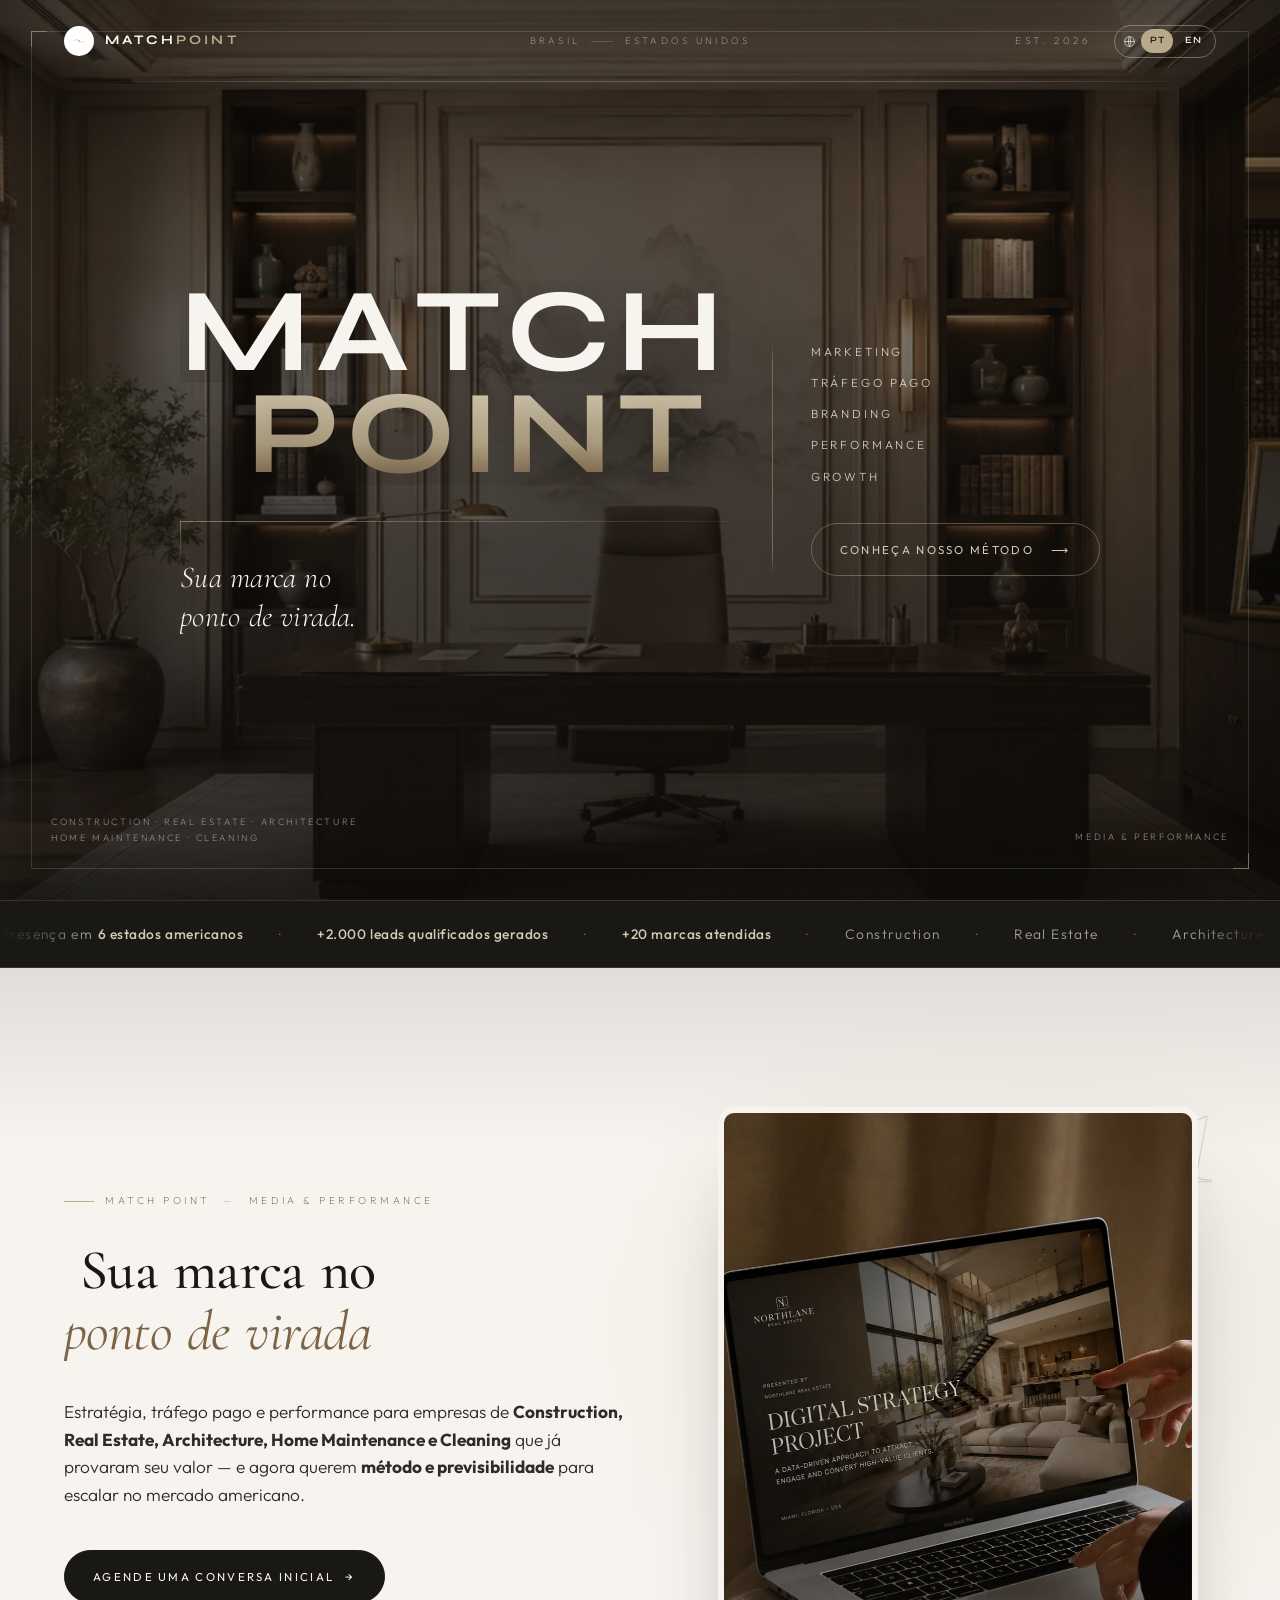
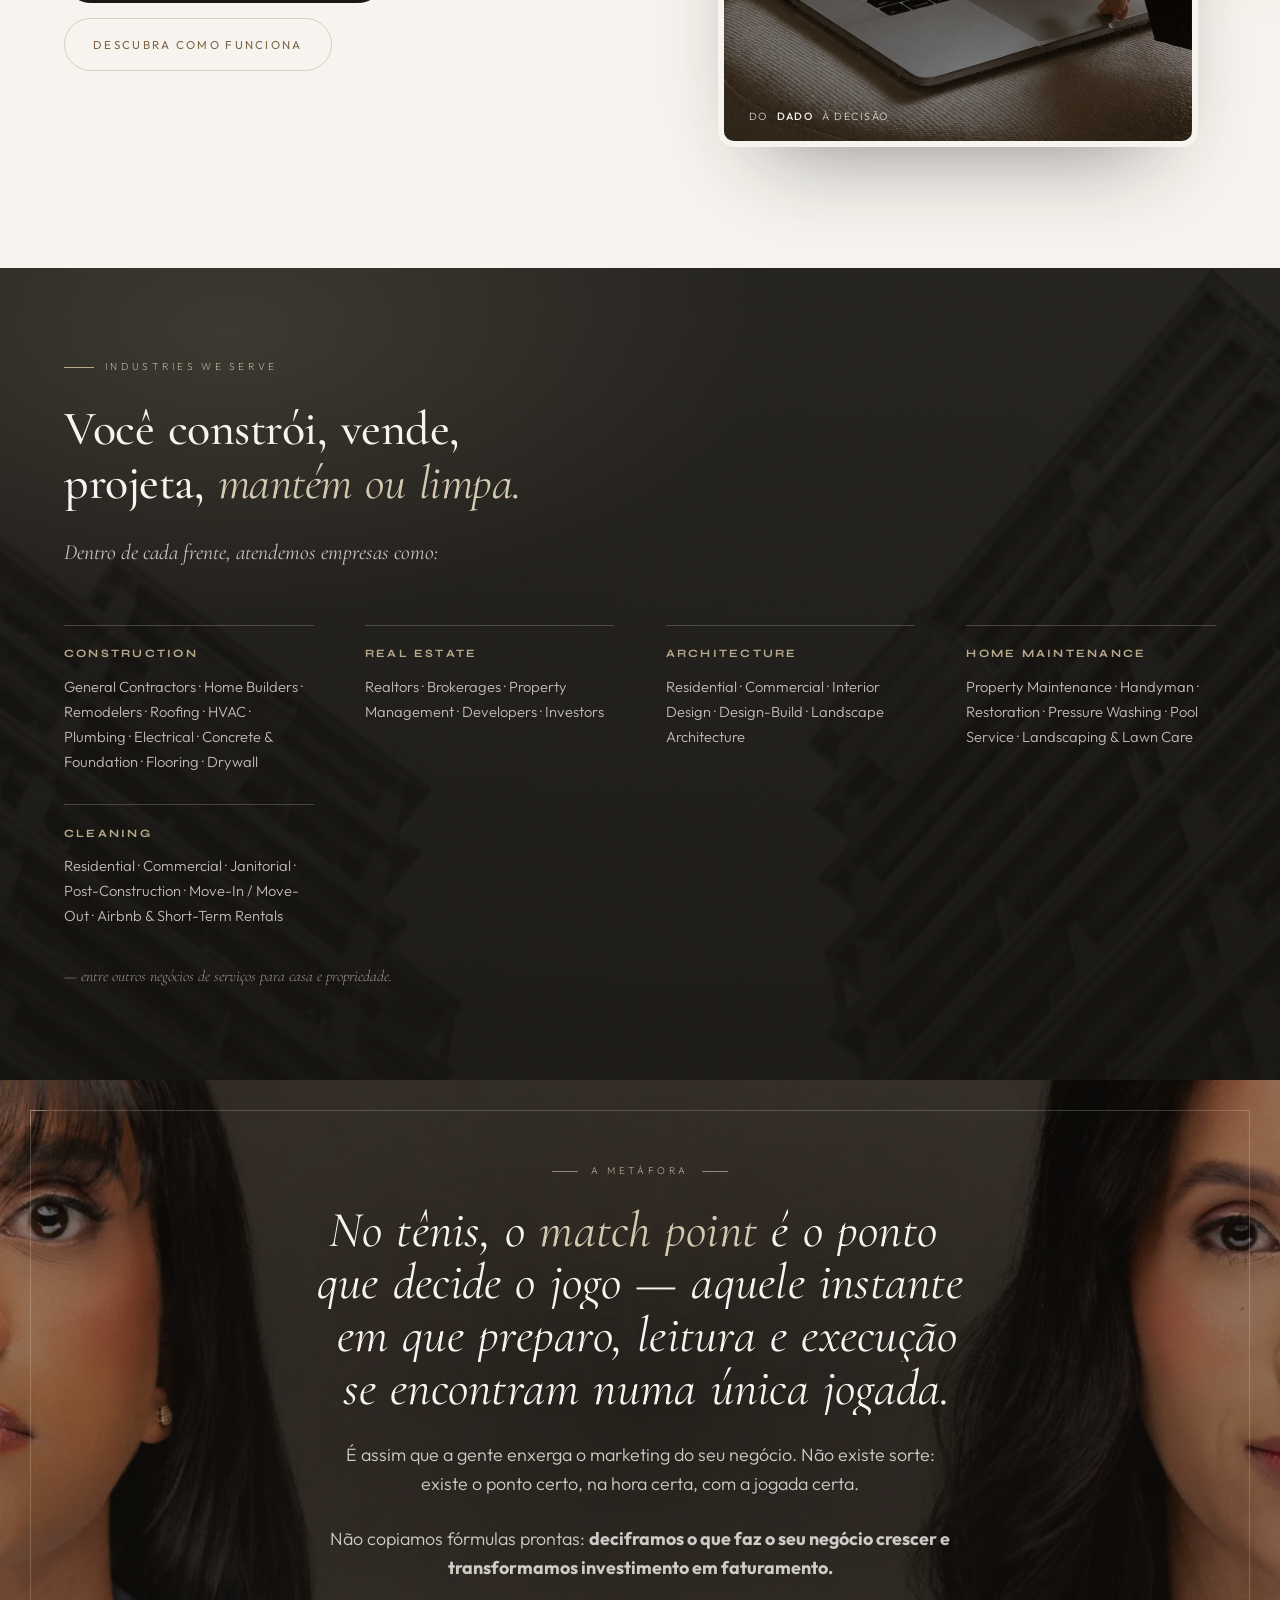
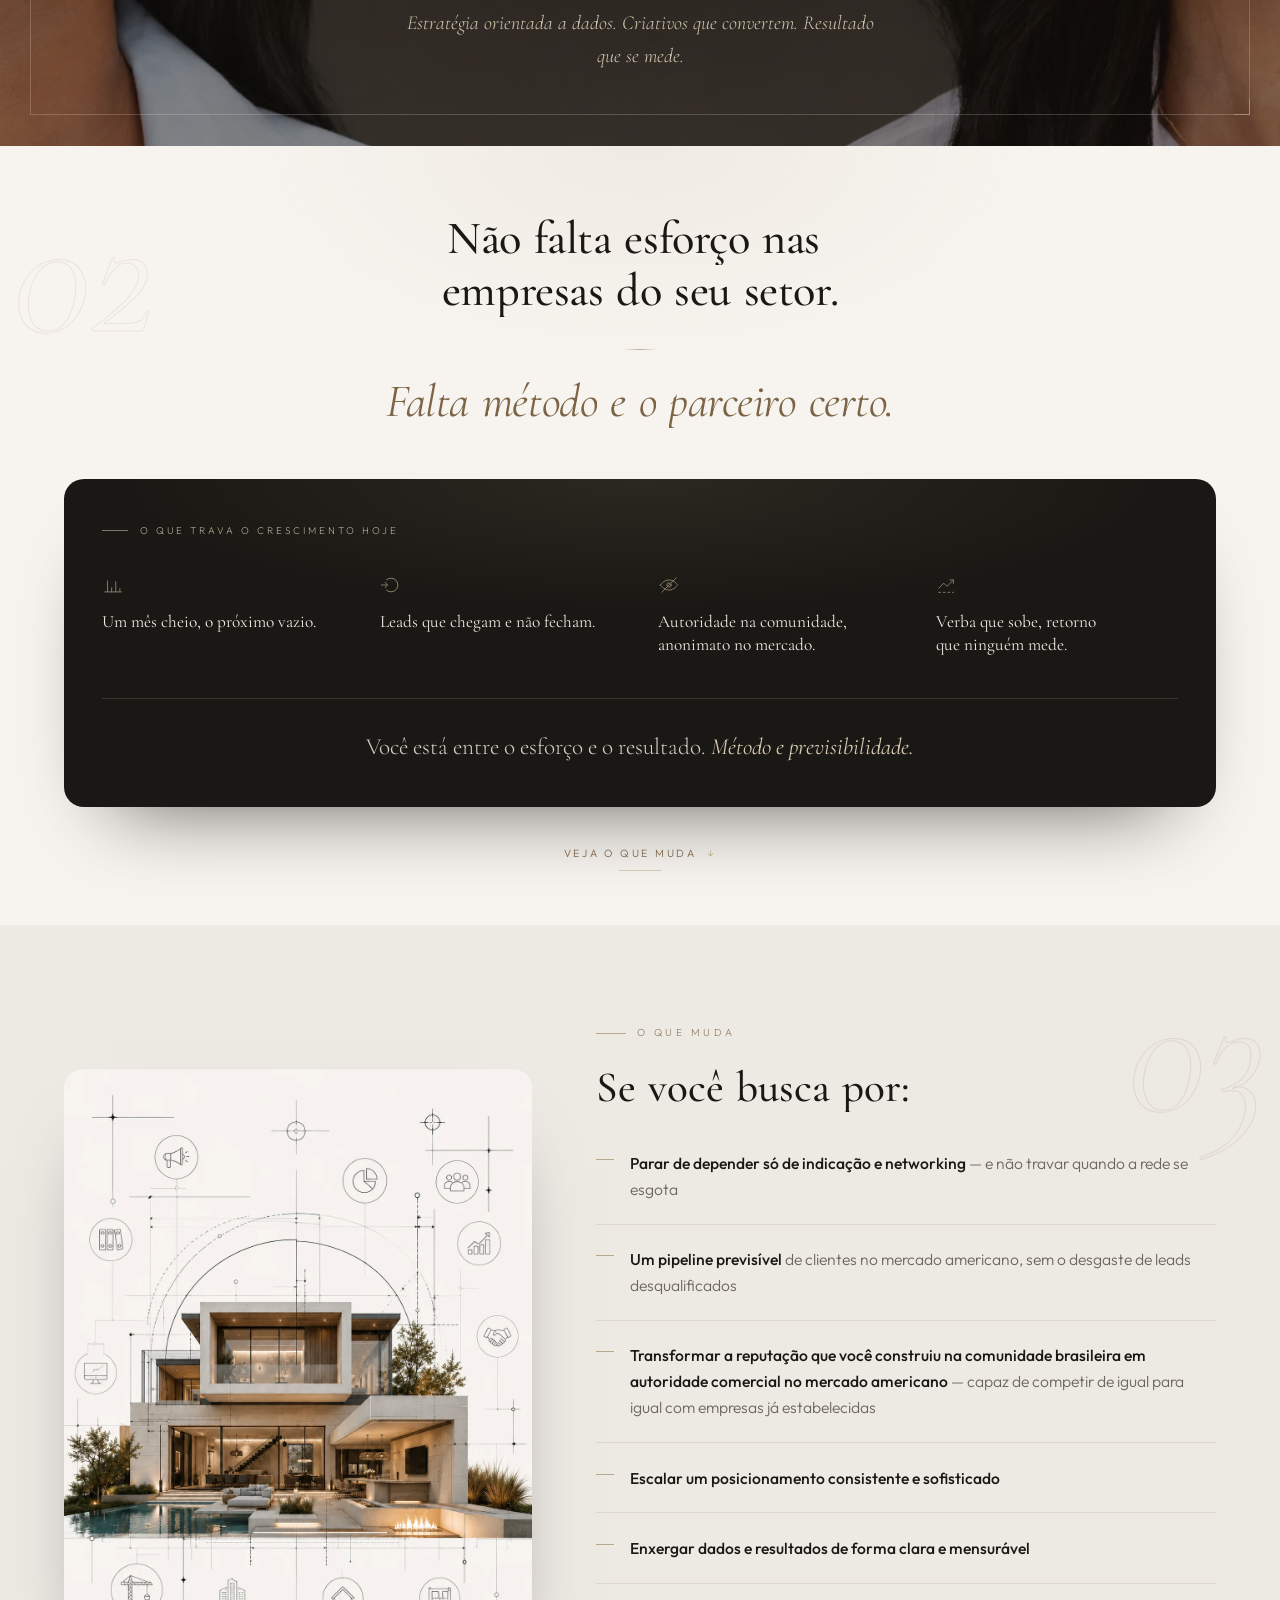
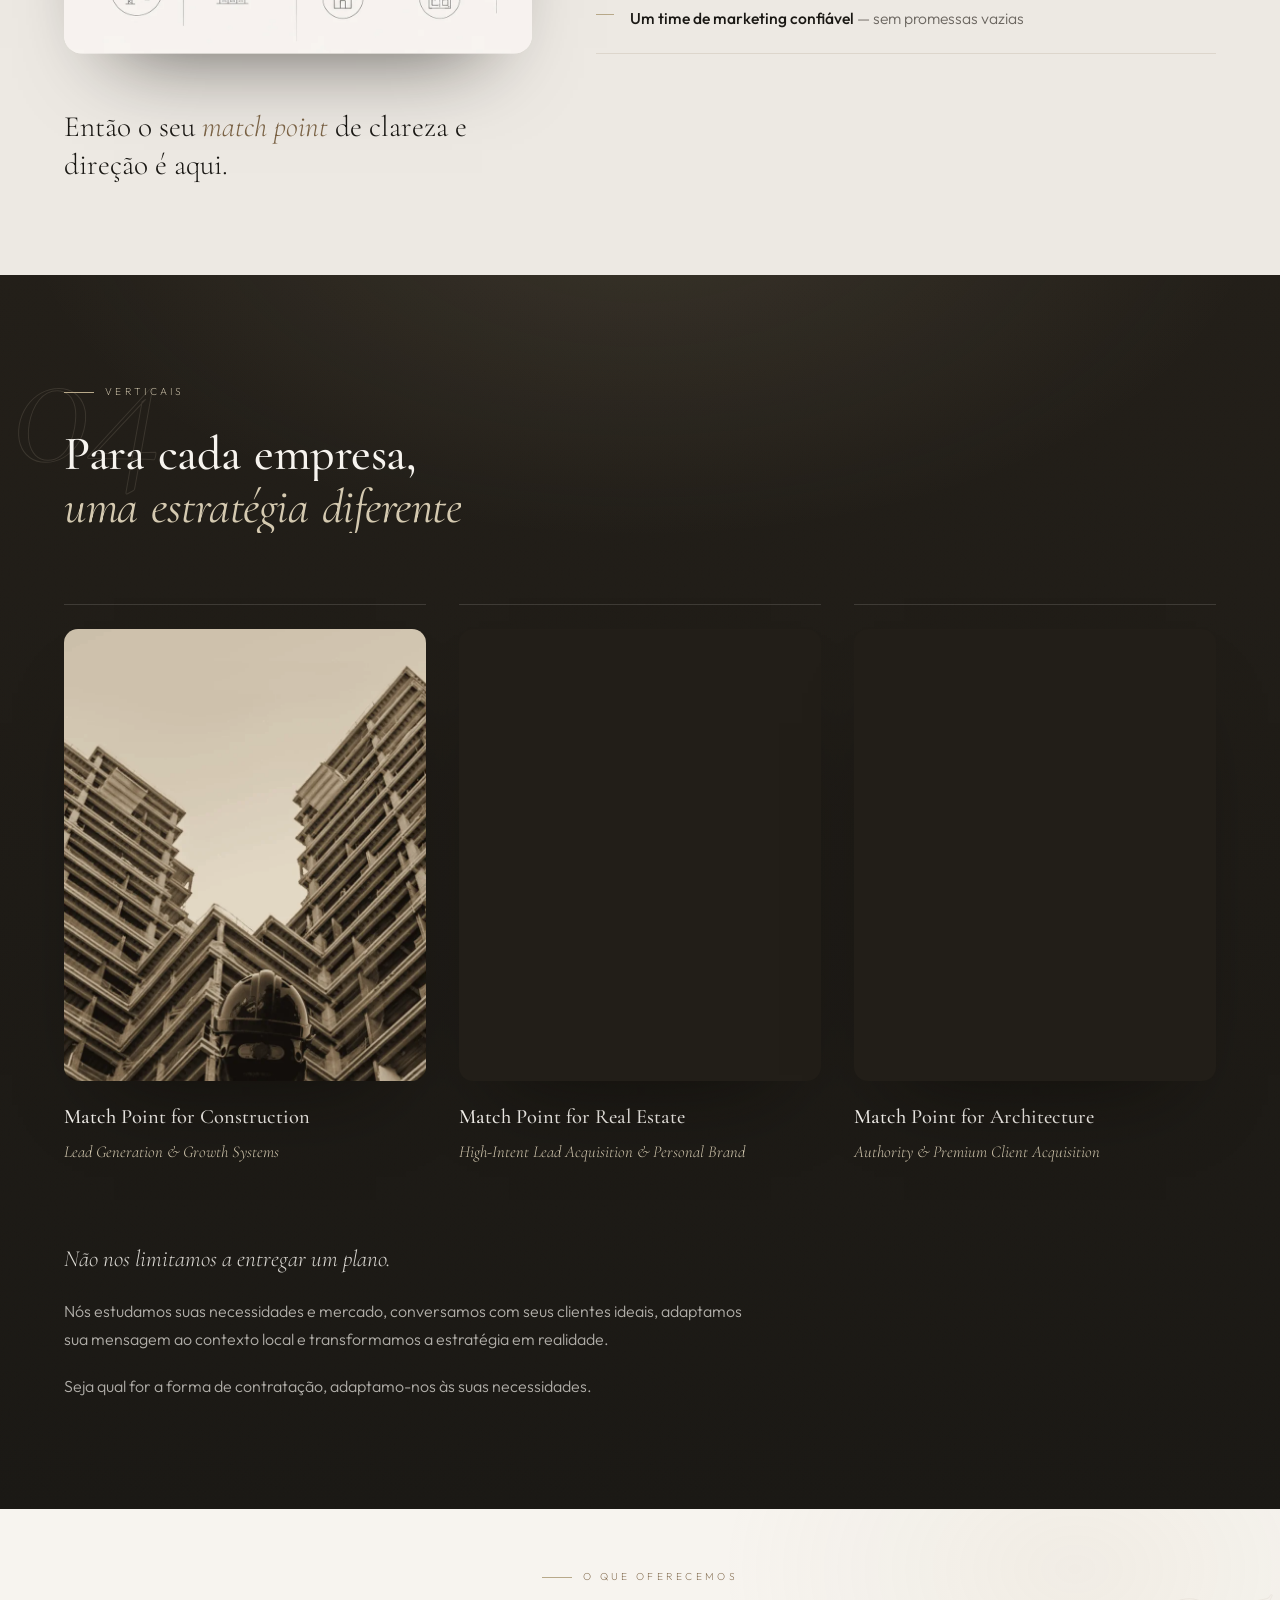
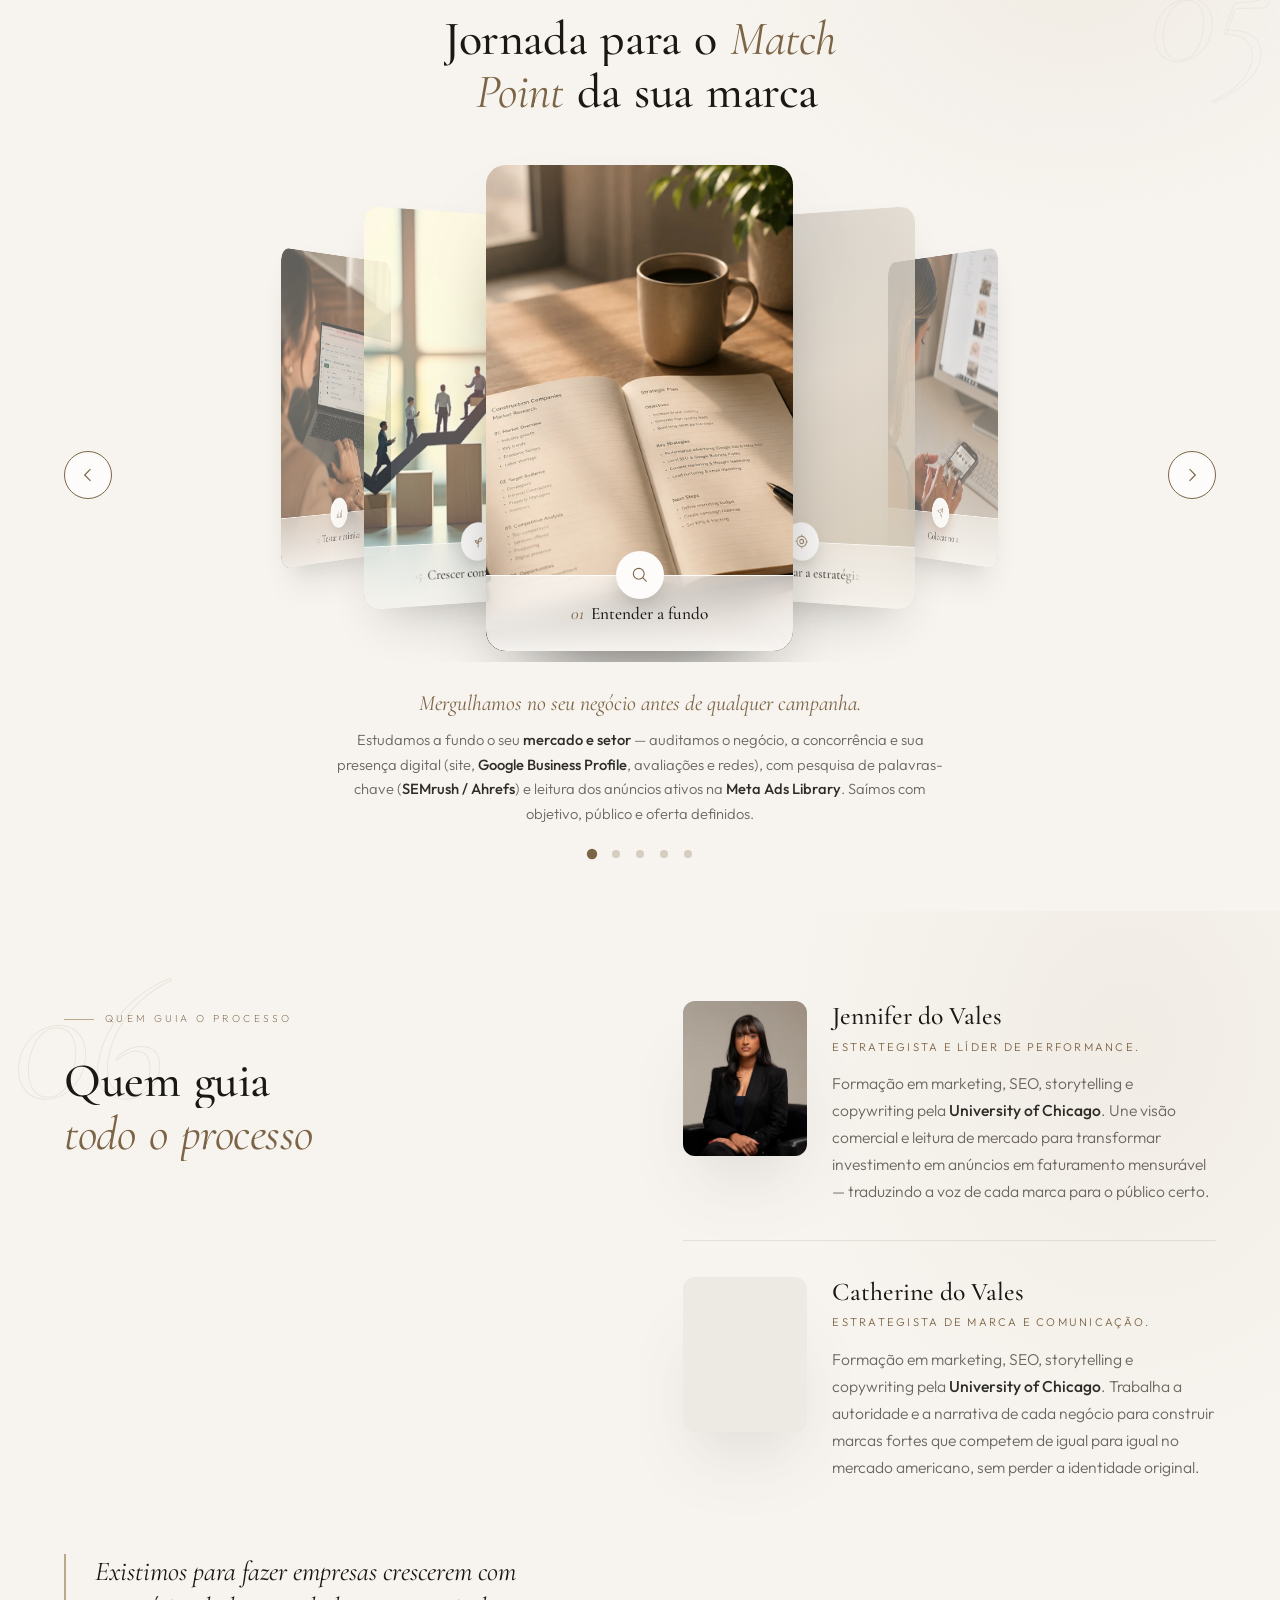
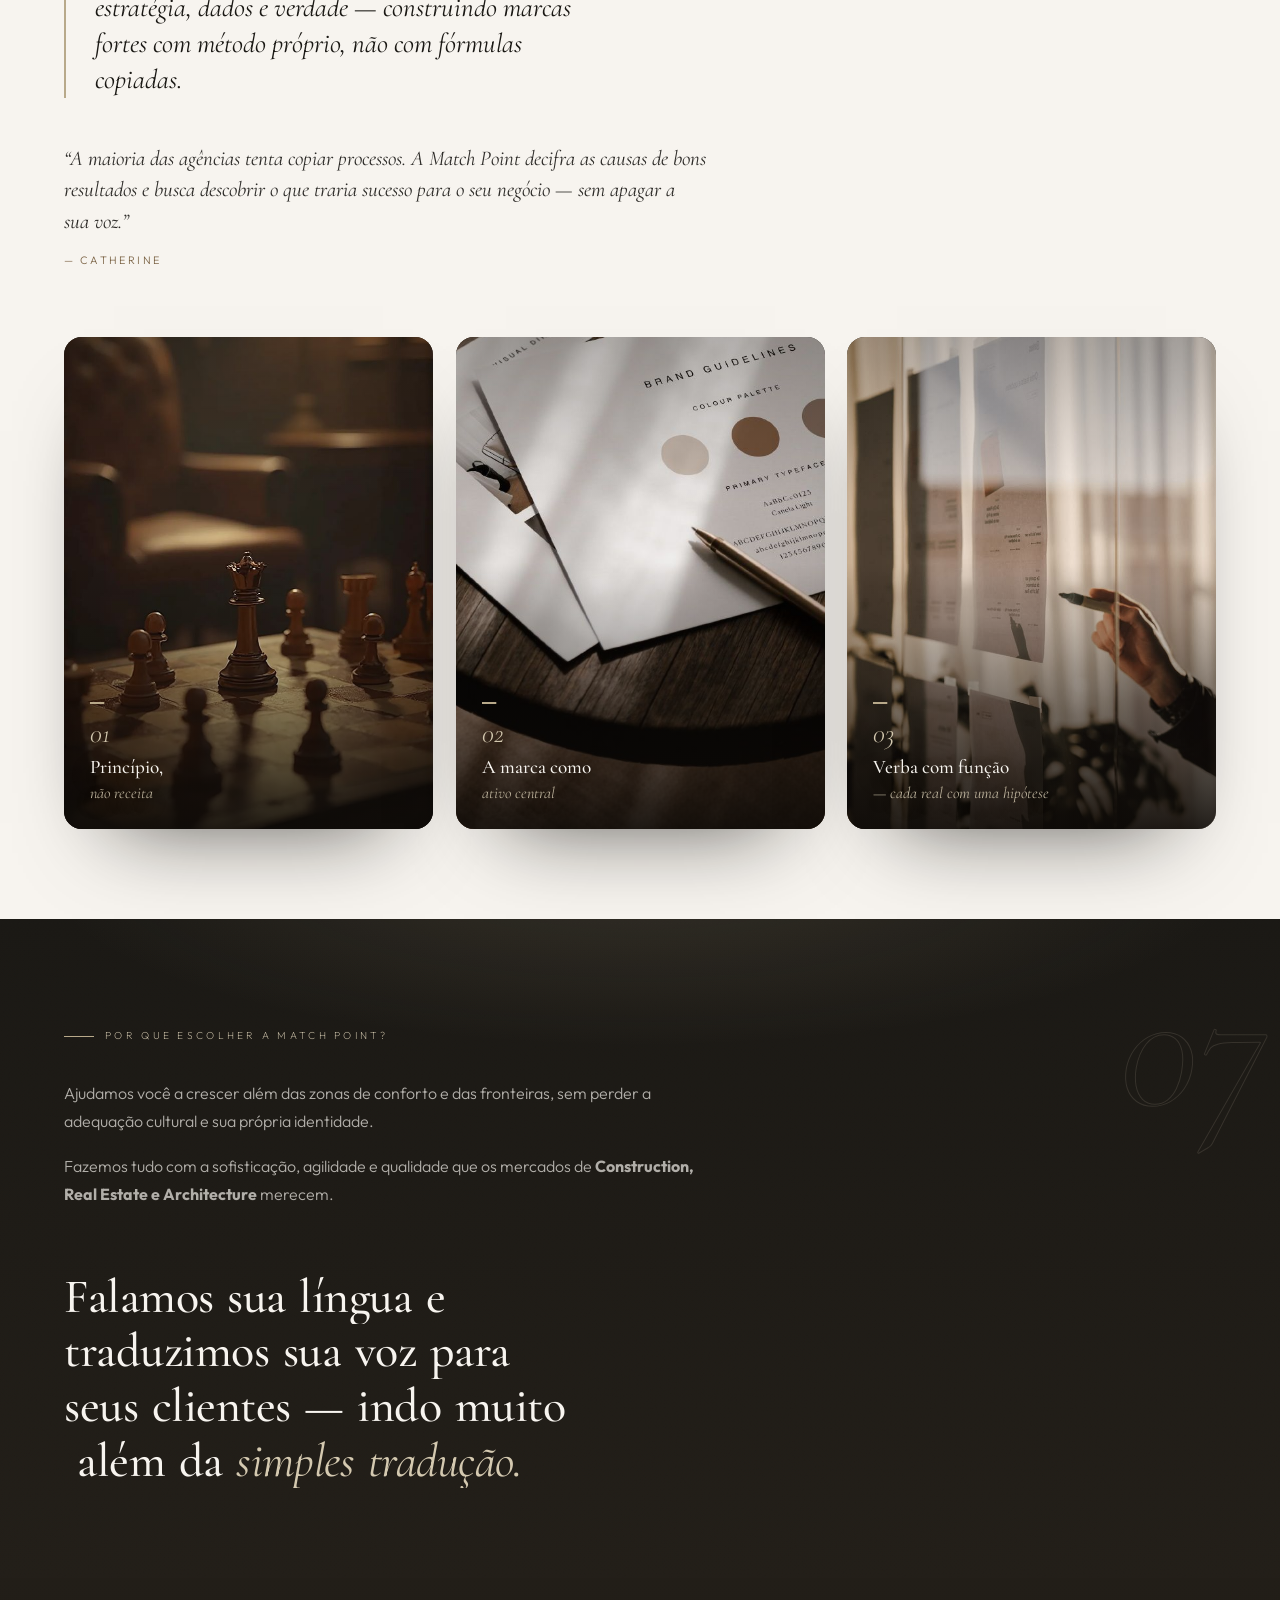
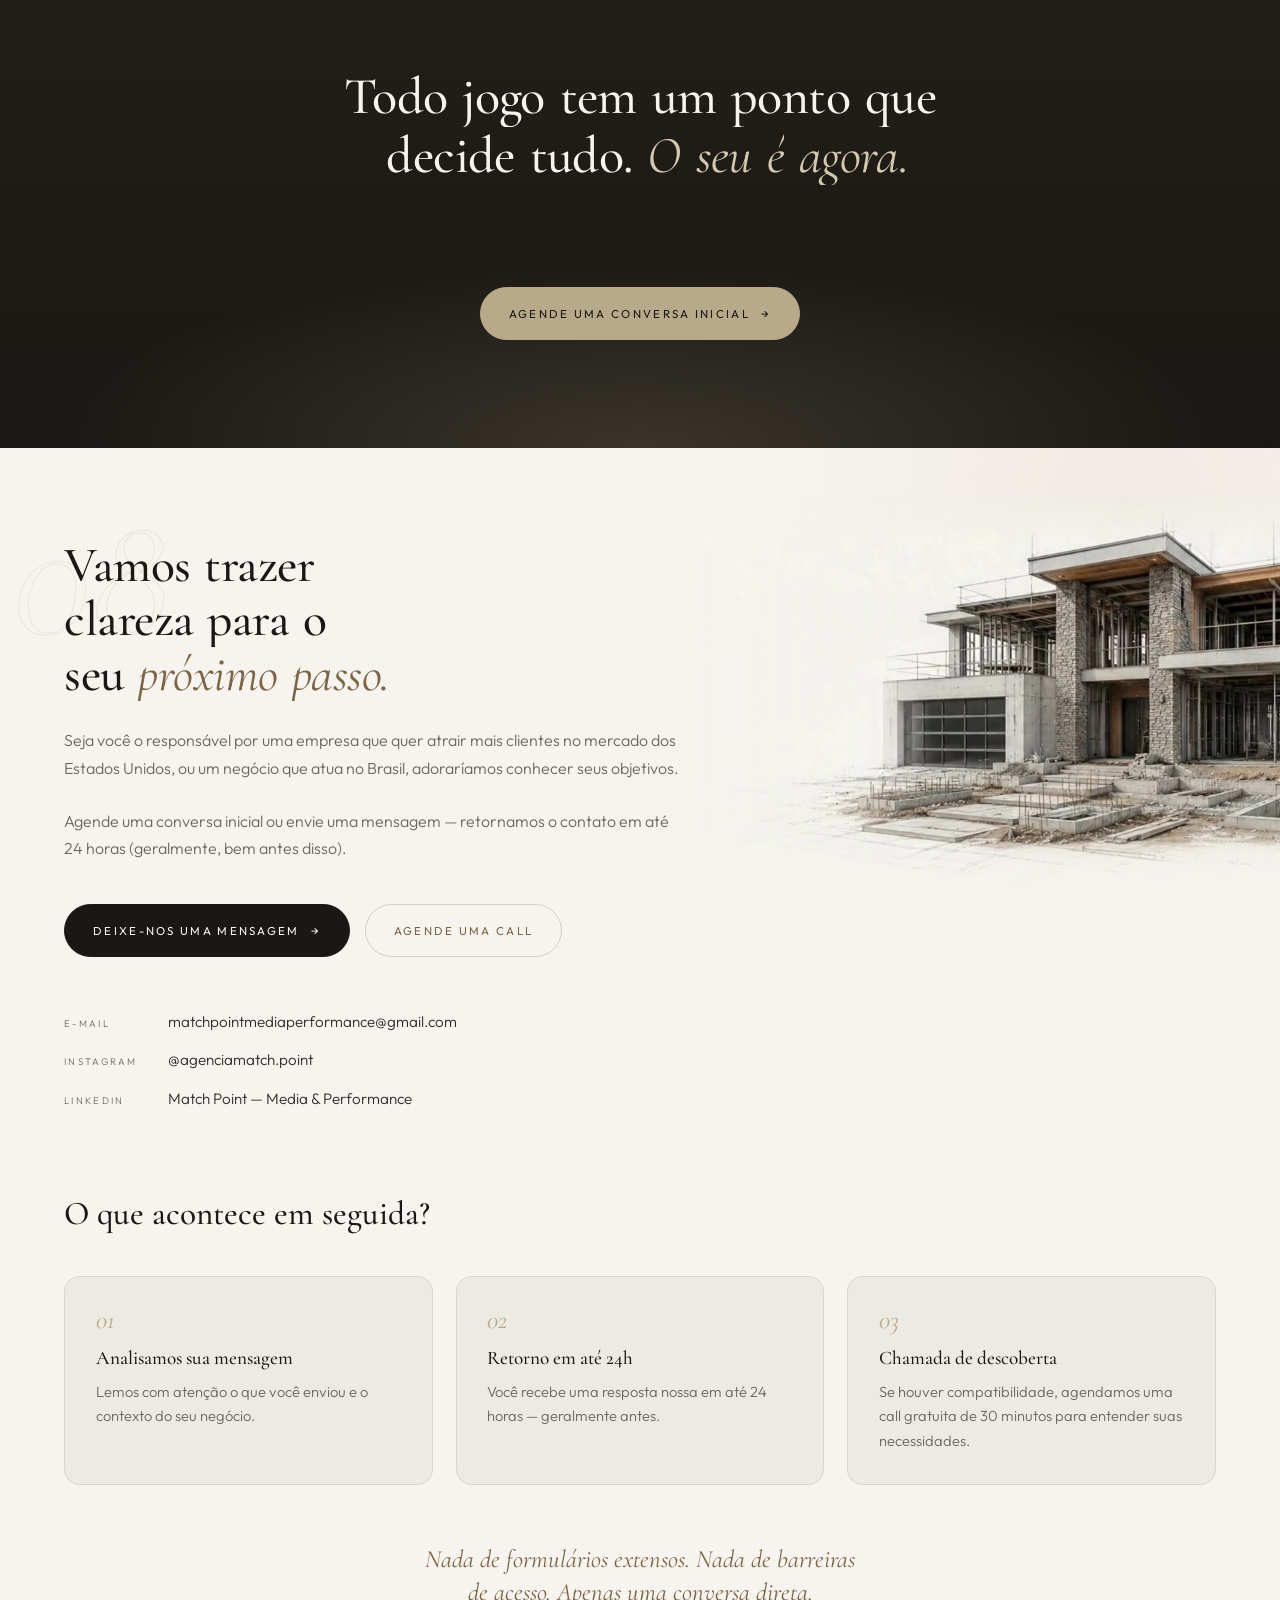
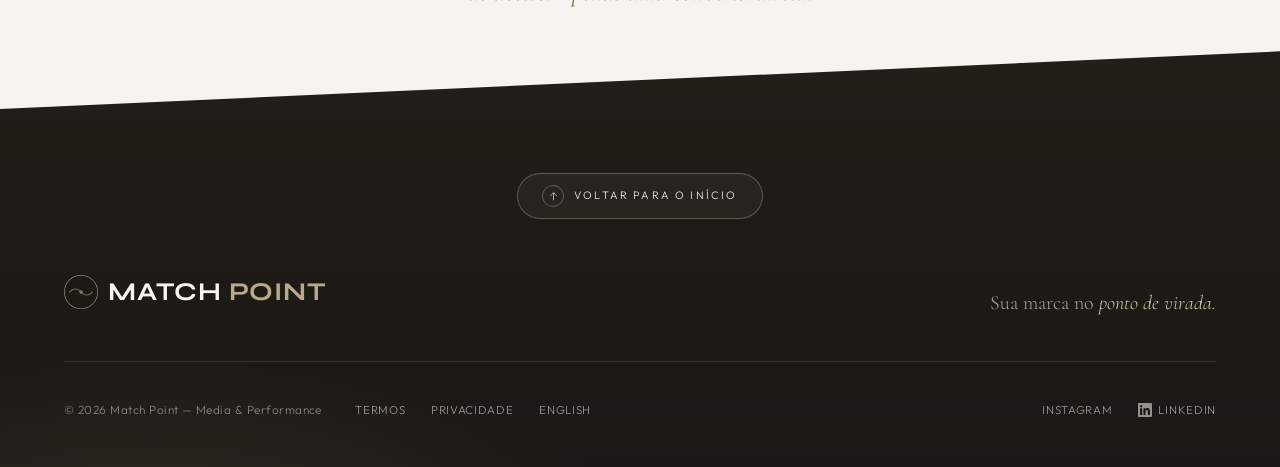
==== commit 2fcc4444: "Point canonical/OG/sitemap/JSON-LD at agenciamatchpoint.com Chosen production domain. Updated all ab" ====
--- a/match.point/assets/index.html
+++ b/match.point/assets/index.html
@@ -11,16 +11,16 @@
 <link rel="icon" href="favicon.svg" type="image/svg+xml"/>
 <link rel="icon" href="images/logo-symbol.png" sizes="any"/>
 <link rel="apple-touch-icon" href="images/logo-symbol.png"/>
-<link rel="canonical" href="https://matchpoint.agency/"/>
-<link rel="alternate" hreflang="pt-BR" href="https://matchpoint.agency/"/>
-<link rel="alternate" hreflang="en" href="https://matchpoint.agency/en/"/>
-<link rel="alternate" hreflang="x-default" href="https://matchpoint.agency/"/>
+<link rel="canonical" href="https://agenciamatchpoint.com/"/>
+<link rel="alternate" hreflang="pt-BR" href="https://agenciamatchpoint.com/"/>
+<link rel="alternate" hreflang="en" href="https://agenciamatchpoint.com/en/"/>
+<link rel="alternate" hreflang="x-default" href="https://agenciamatchpoint.com/"/>
 
 <meta property="og:type" content="website"/>
 <meta property="og:title" content="Match Point — Sua marca no ponto de virada"/>
 <meta property="og:description" content="Estratégia, tráfego pago e performance para Construction, Real Estate, Architecture, Home Maintenance e Cleaning. Não copiamos fórmulas prontas: deciframos o que faz o seu negócio crescer."/>
-<meta property="og:image" content="https://matchpoint.agency/images/og-image.jpg"/>
-<meta property="og:url" content="https://matchpoint.agency/"/>
+<meta property="og:image" content="https://agenciamatchpoint.com/images/og-image.jpg"/>
+<meta property="og:url" content="https://agenciamatchpoint.com/"/>
 <meta name="twitter:card" content="summary_large_image"/>
 
 <link rel="preconnect" href="https://fonts.googleapis.com"/>
@@ -35,9 +35,9 @@
   "@type": "ProfessionalService",
   "name": "Match Point — Media & Performance",
   "description": "Tráfego pago e performance para empresas de Construction, Real Estate, Architecture, Home Maintenance e Cleaning que querem escalar no mercado americano.",
-  "url": "https://matchpoint.agency/",
-  "image": "https://matchpoint.agency/images/og-image.jpg",
-  "logo": "https://matchpoint.agency/images/logo-symbol.png",
+  "url": "https://agenciamatchpoint.com/",
+  "image": "https://agenciamatchpoint.com/images/og-image.jpg",
+  "logo": "https://agenciamatchpoint.com/images/logo-symbol.png",
   "email": "matchpointmediaperformance@gmail.com",
   "telephone": "+1-407-684-9838",
   "foundingDate": "2026",
--- a/match.point/assets/css/prehero.css
+++ b/match.point/assets/css/prehero.css
@@ -431,6 +431,9 @@
   .topbar__end{position:absolute;right:var(--pad)}
   .topbar__meta{display:flex}
 }
+/* mobile: menos poluição no topo — a assinatura "Est. 2026" some (fica
+   grudada no wordmark em telas estreitas); o alternador de idioma fica. */
+@media(max-width:600px){.topbar__est{display:none}}
 
 /* entrada suave da topbar (com o véu) */
 html.js .topbar__brand,html.js .topbar__meta,html.js .topbar__end{
@@ -1335,7 +1338,7 @@
    Cards glass em perspectiva; JS aplica os transforms por card.
    ═══════════════════════════════════════════════════════════ */
 .flow{--card-w:clamp(240px,24vw,320px);position:relative;width:100%;max-width:1180px;margin-inline:auto}
-.flow__stage{perspective:1700px;overflow:hidden;padding-block:clamp(.5rem,1.2vh,1.1rem)}
+.flow__stage{perspective:1700px;overflow:hidden;padding-block:clamp(.5rem,1.2vh,1.1rem);touch-action:pan-y}
 /* ALTURA POR VIEWPORT: o card mede-se pela tela, não pela largura — assim
    a dobra inteira cabe e encolhe junto em telas mais baixas.            */
 .flow__track{position:relative;height:clamp(340px,54vh,540px);transform-style:preserve-3d}
@@ -1348,7 +1351,7 @@
   background:linear-gradient(155deg,#efe9e0 8%,#d9cfc0 55%,#cabfab 100%);
   box-shadow:var(--elev-float);backface-visibility:hidden;
   transition:transform var(--dur-slow) var(--ease-brand),opacity var(--dur-slow) var(--ease-brand),box-shadow var(--dur-base) var(--ease-brand);
-  will-change:transform;text-align:left;
+  will-change:transform;text-align:left;touch-action:pan-y;
 }
 .flow__card.is-active{cursor:default}
 /* imagem do card (entra quando os arquivos chegarem) */
@@ -1409,7 +1412,7 @@
 .flow__arrow{
   position:absolute;top:calc(50% - clamp(1.4rem,3vw,2.2rem));transform:translateY(-50%);z-index:20;
   width:clamp(40px,4vw,48px);height:clamp(40px,4vw,48px);border-radius:50%;
-  background:var(--white);border:1px solid var(--line);box-shadow:var(--elev-float);
+  background:var(--white);border:1.5px solid var(--accent);box-shadow:var(--elev-float);  /* contraste: aro âmbar visível no fundo creme */
   display:grid;place-items:center;color:var(--accent);cursor:pointer;
   transition:transform var(--dur-fast) var(--ease-brand),background var(--dur-fast),color var(--dur-fast),border-color var(--dur-fast),opacity var(--dur-fast);
 }
@@ -1439,11 +1442,13 @@
 .method__note-mark{color:var(--accent);font-weight:500;margin-right:.4rem}
 
 @media(max-width:560px){
-  .flow{--card-w:clamp(220px,72vw,280px)}
-  .flow__arrow{top:auto;bottom:-2px;transform:none}
-  .flow__arrow--prev{left:calc(50% - 3rem)} .flow__arrow--next{right:calc(50% - 3rem)}
-  .flow__arrow:active{transform:scale(var(--scale-press-chip))}
-  .flow__dots{margin-top:clamp(3.2rem,10vw,4rem)}
+  .flow{--card-w:clamp(230px,78vw,300px)}
+  /* setas flanqueando o card (não mais jogadas para o rodapé) · o JS esconde
+     os cards vizinhos no mobile, então as laterais ficam livres p/ as setas */
+  .flow__arrow{top:clamp(150px,26vh,230px);bottom:auto;transform:translateY(-50%)}
+  .flow__arrow--prev{left:-2px} .flow__arrow--next{right:-2px}
+  .flow__arrow:active{transform:translateY(-50%) scale(var(--scale-press-chip))}
+  .flow__dots{margin-top:clamp(1.4rem,4vw,2rem)}
 }
 @media(prefers-reduced-motion:reduce){
   .flow__card{transition:opacity var(--dur-fast) var(--ease-brand)}
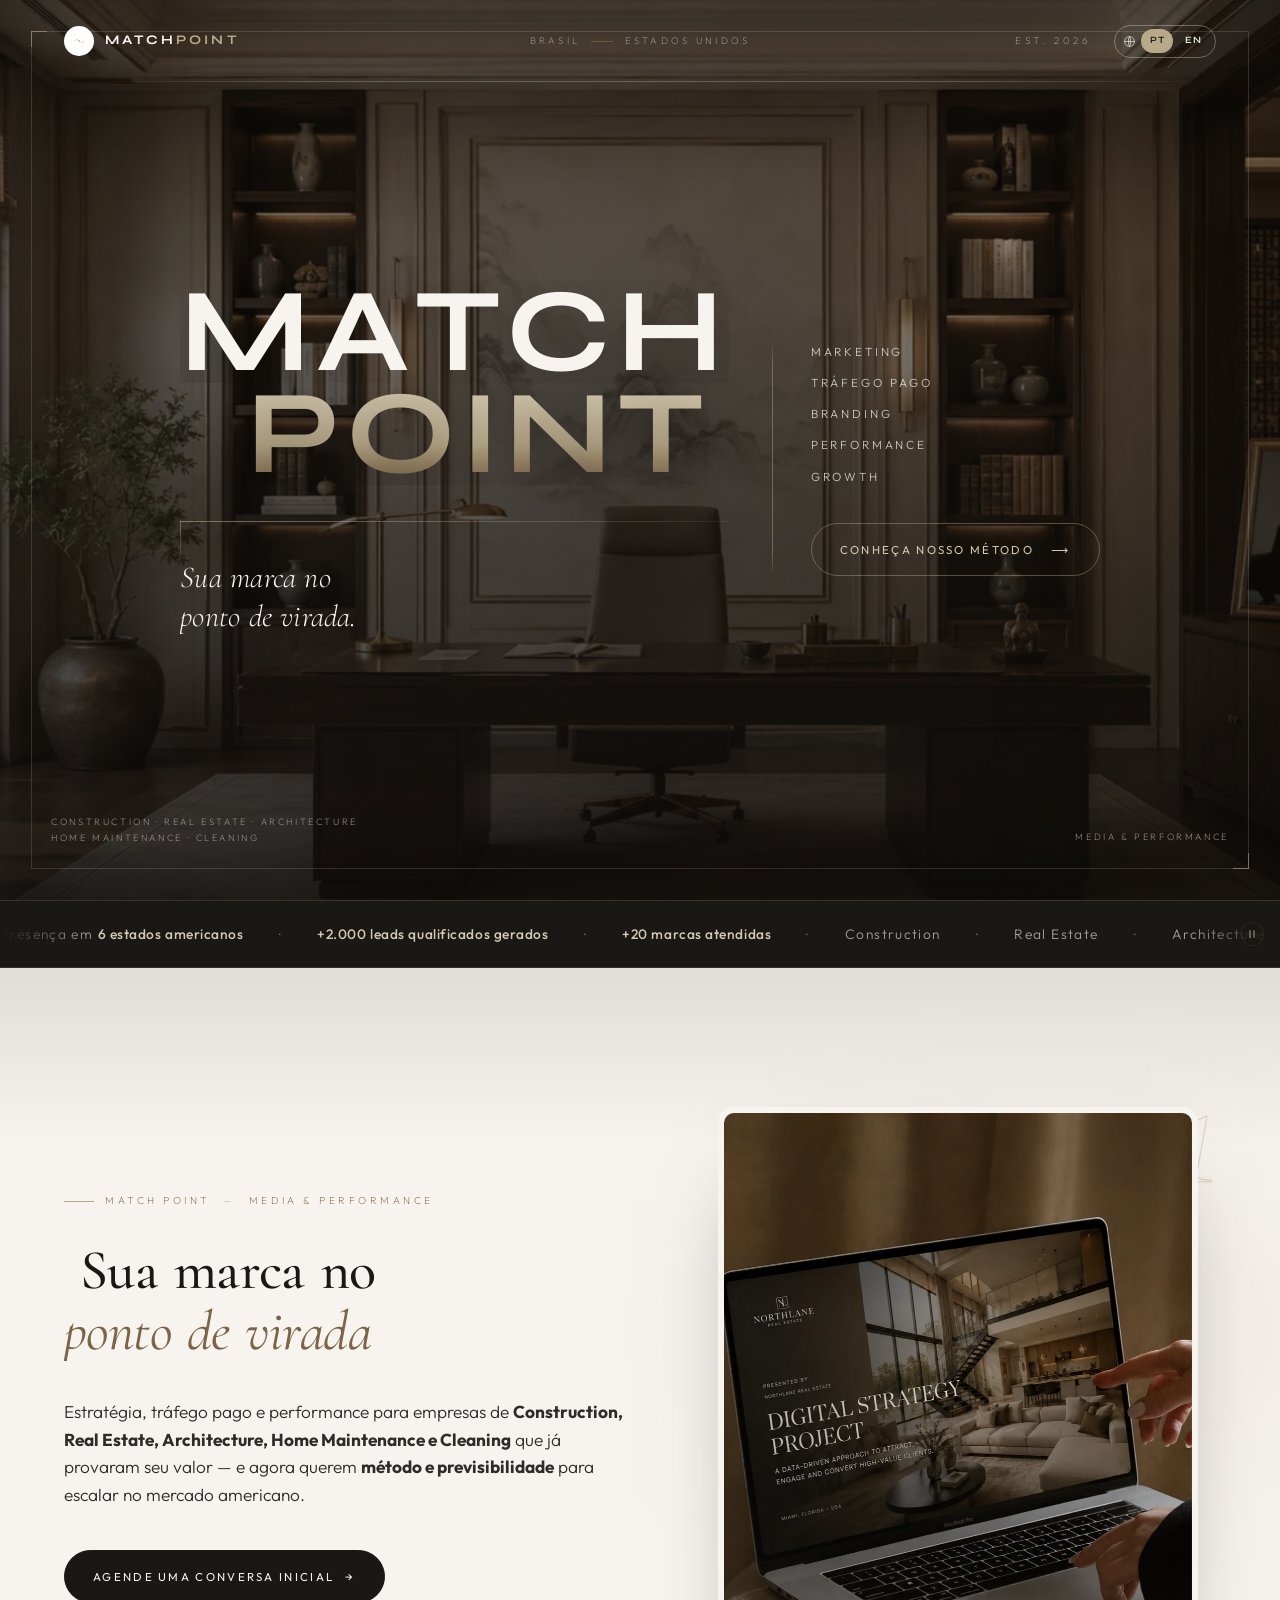
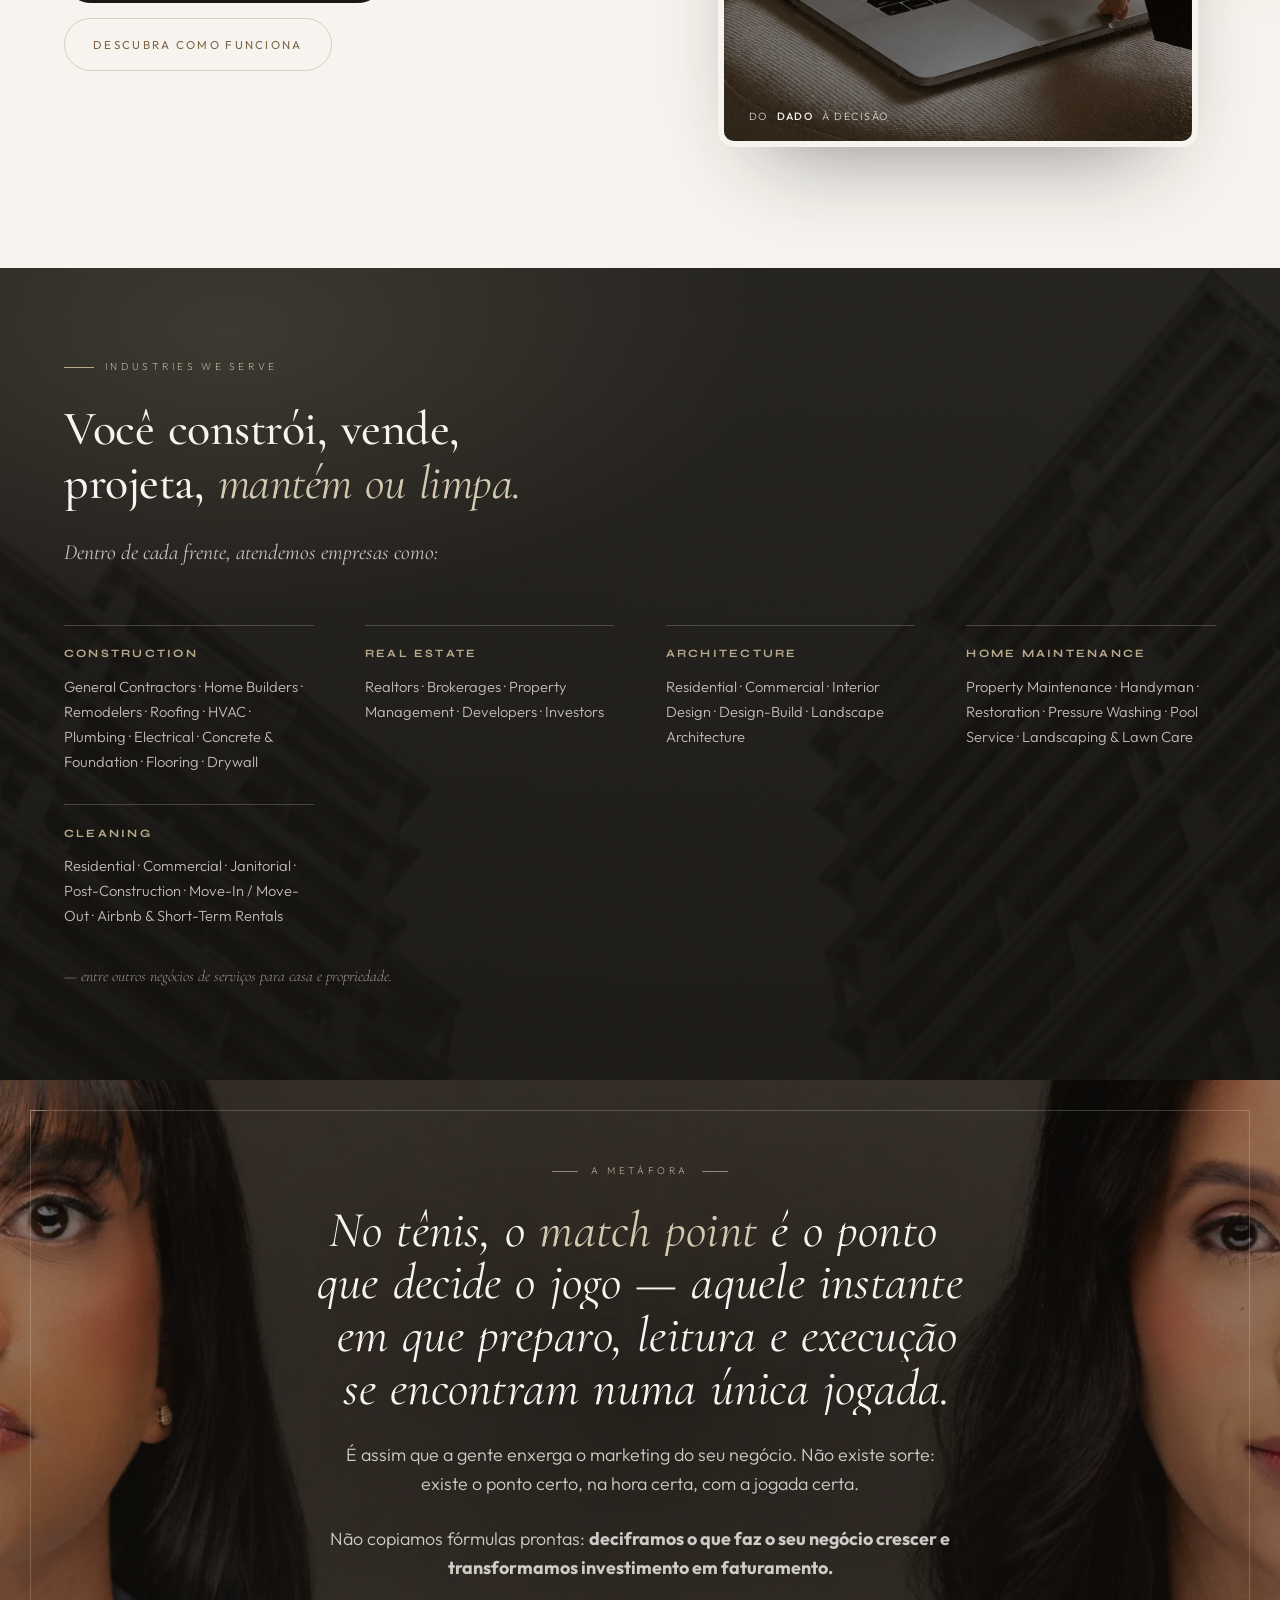
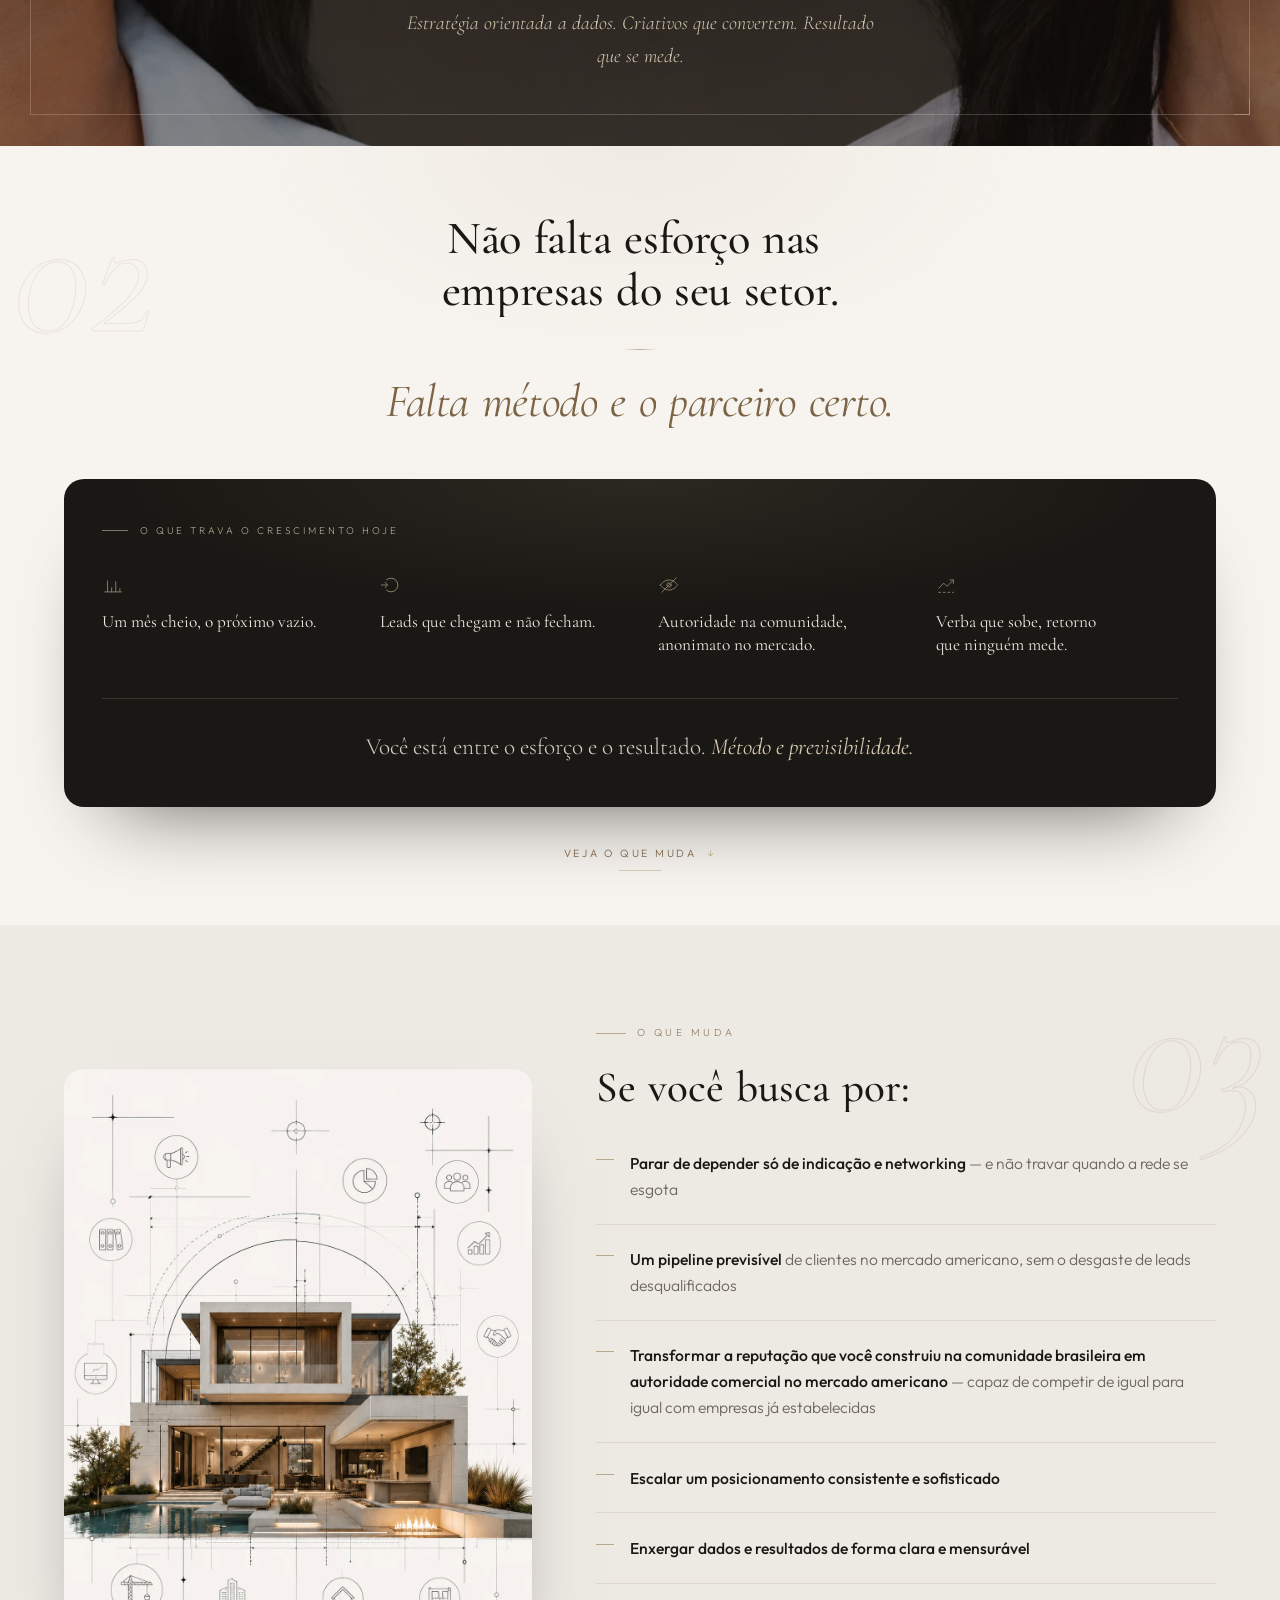
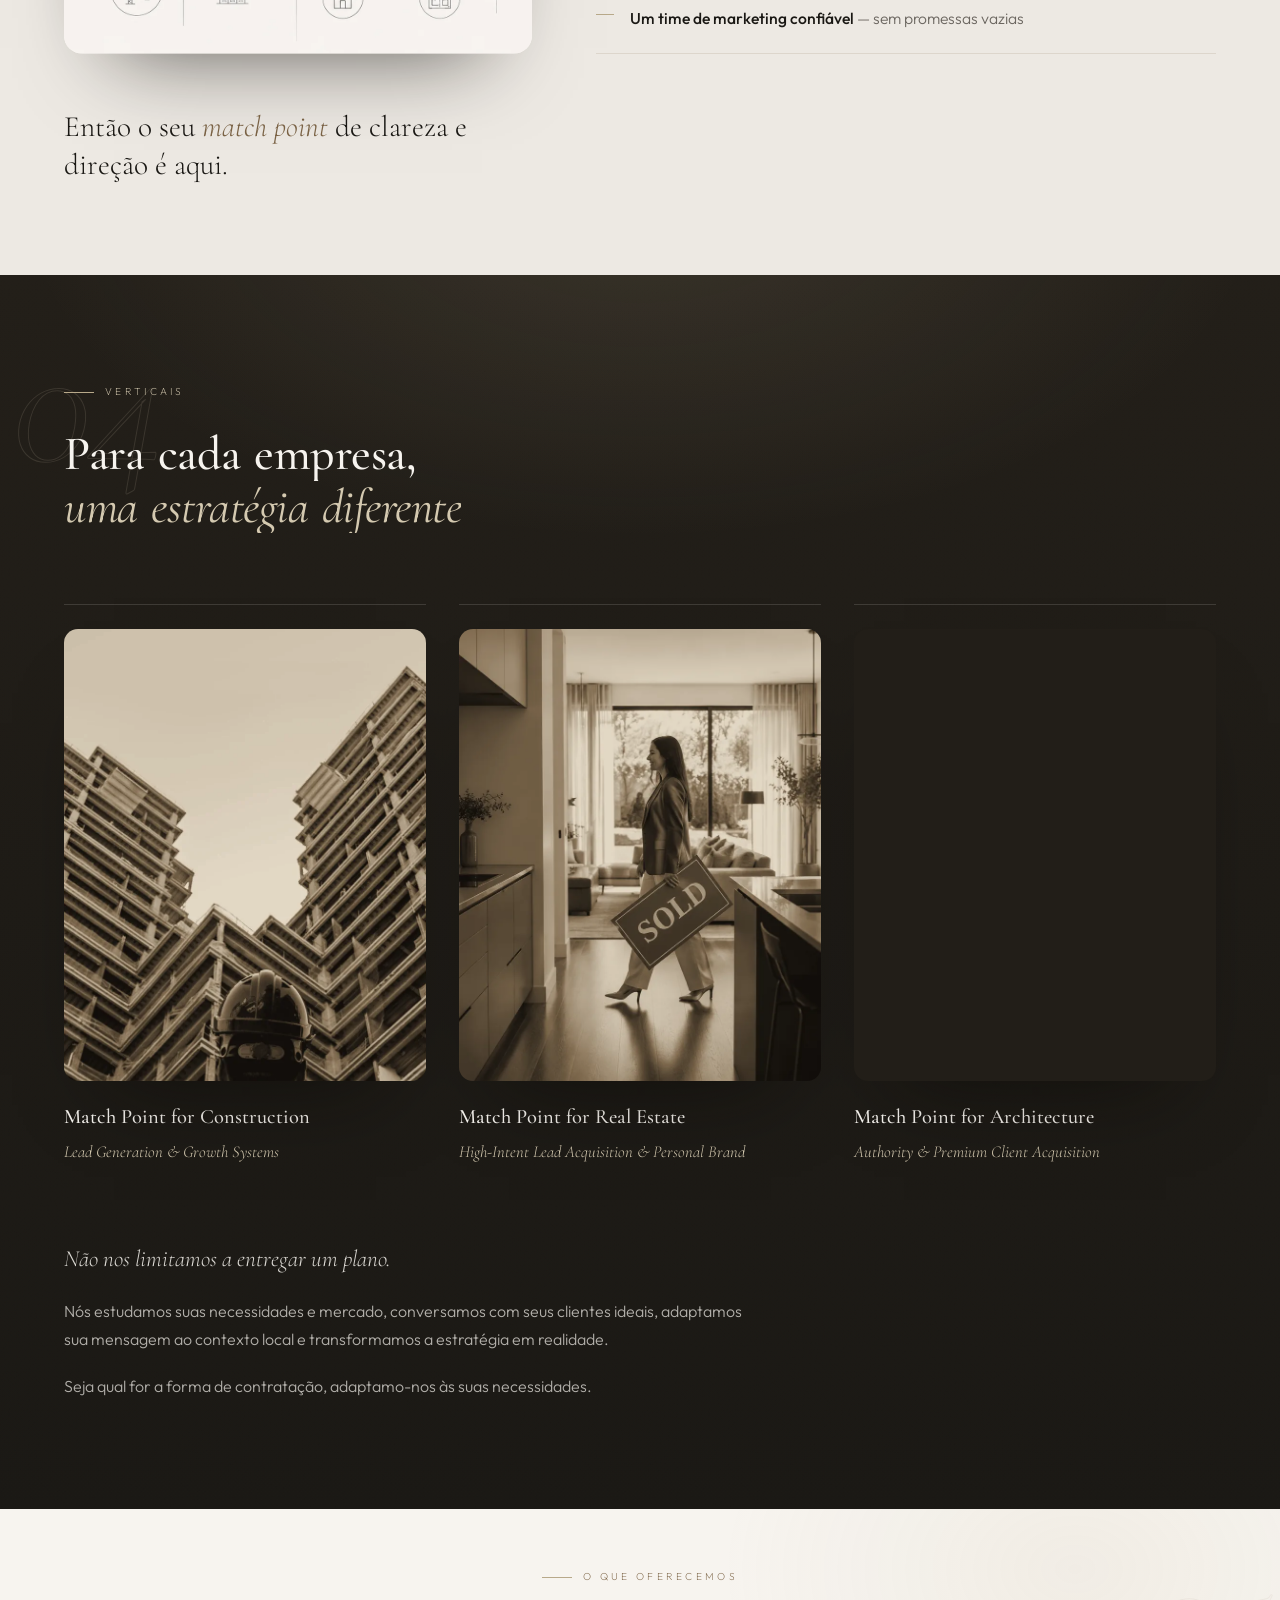
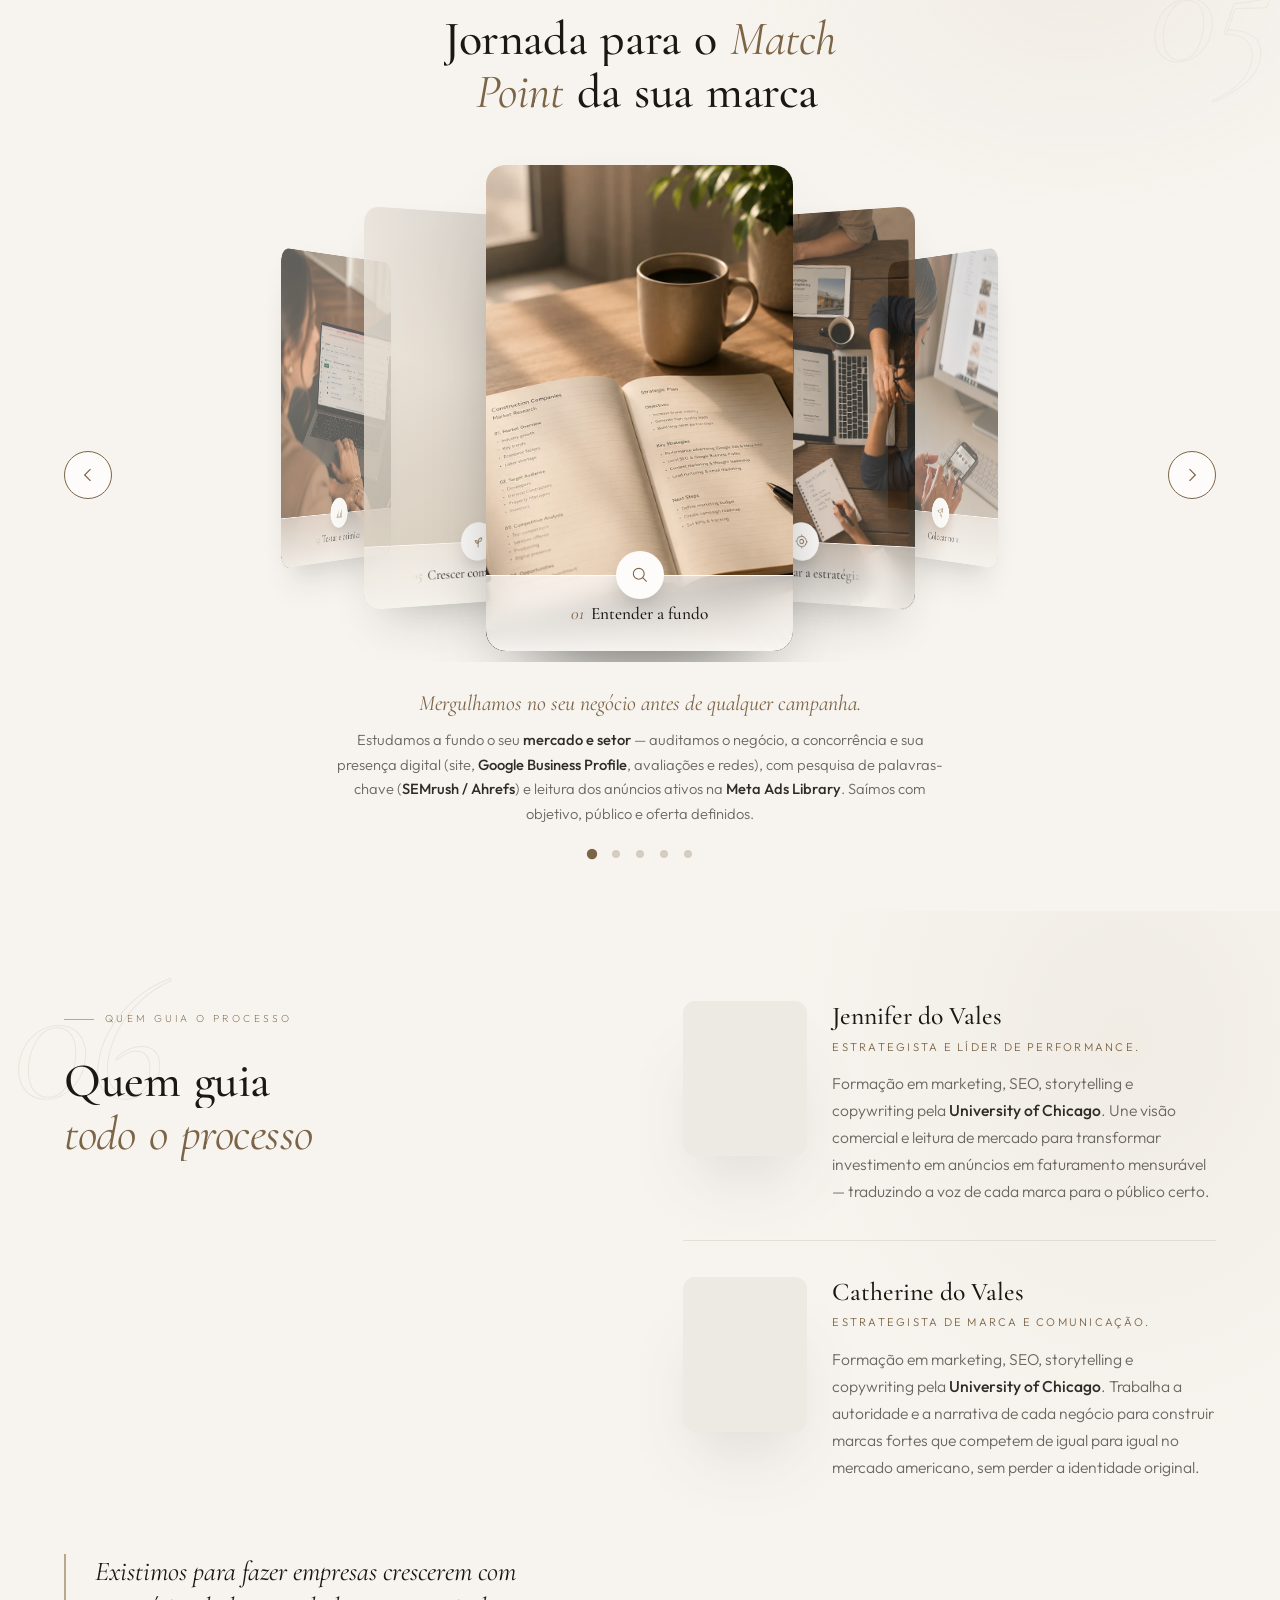
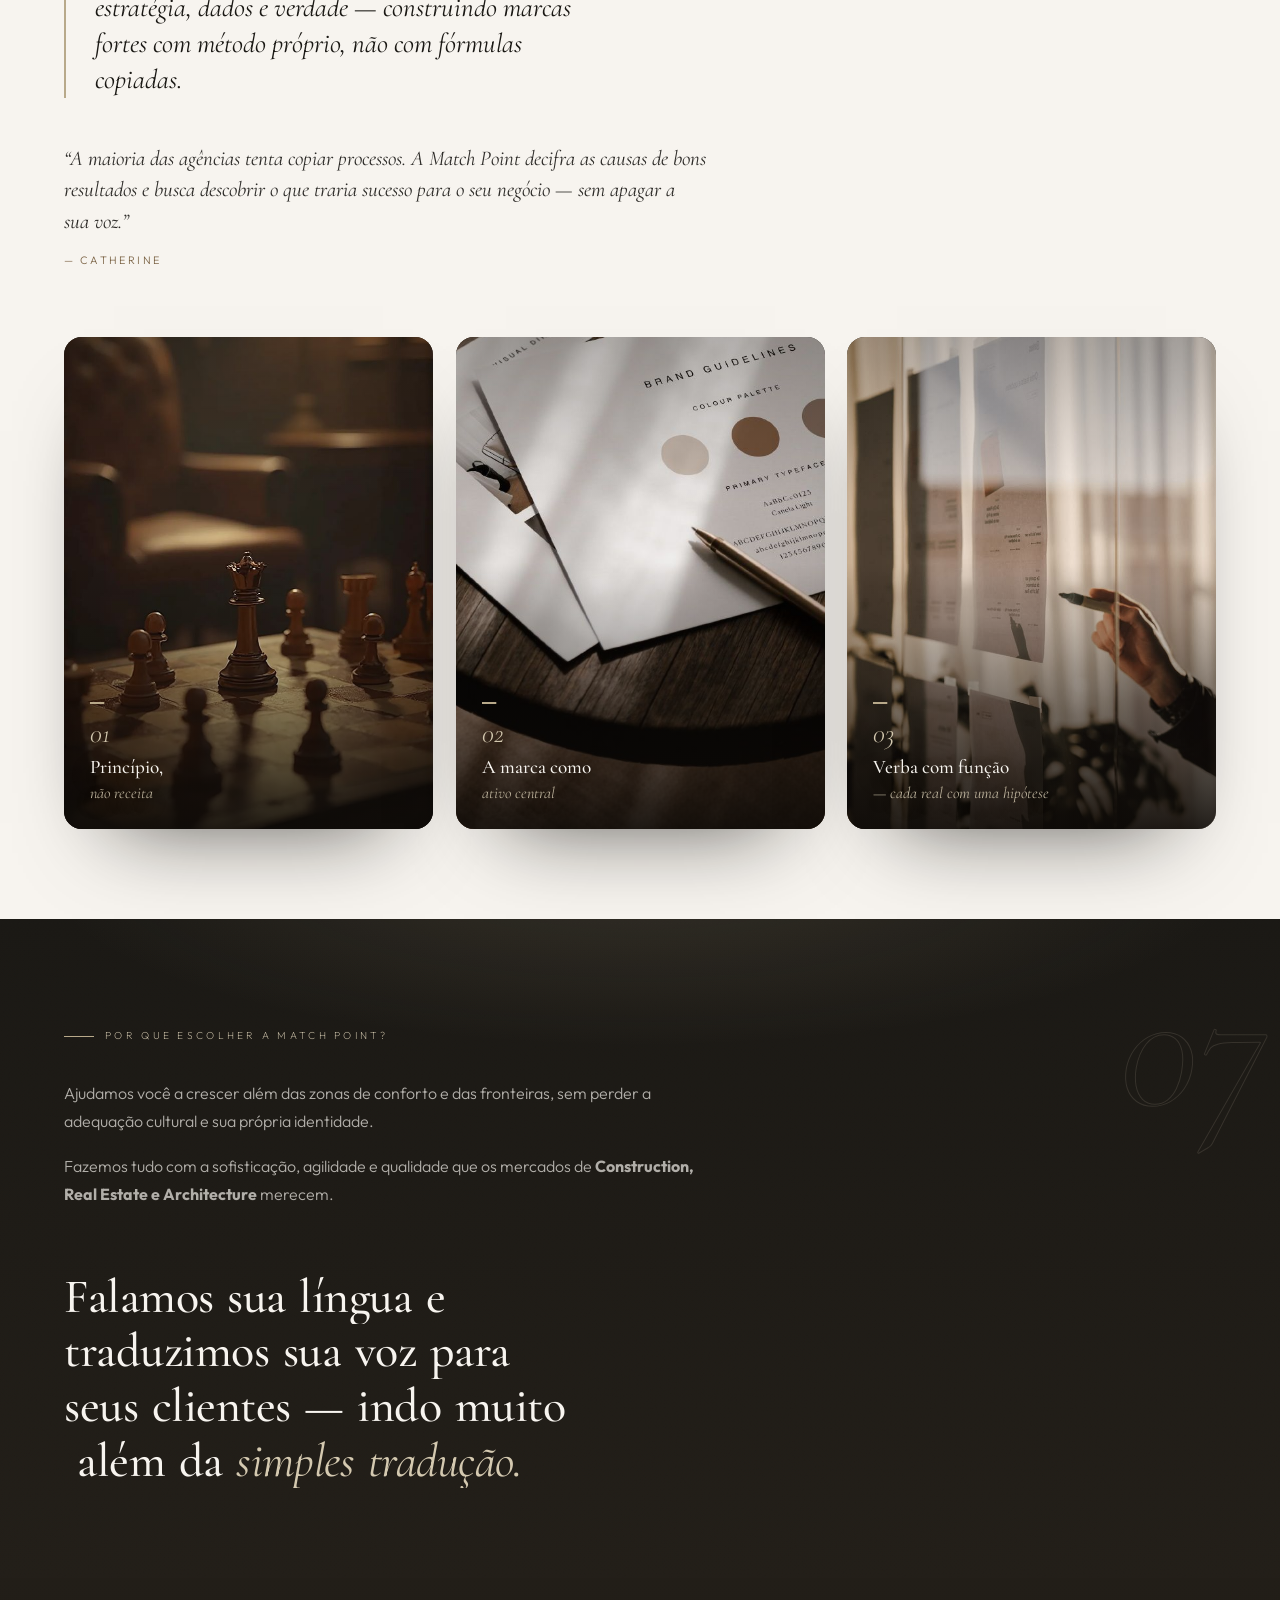
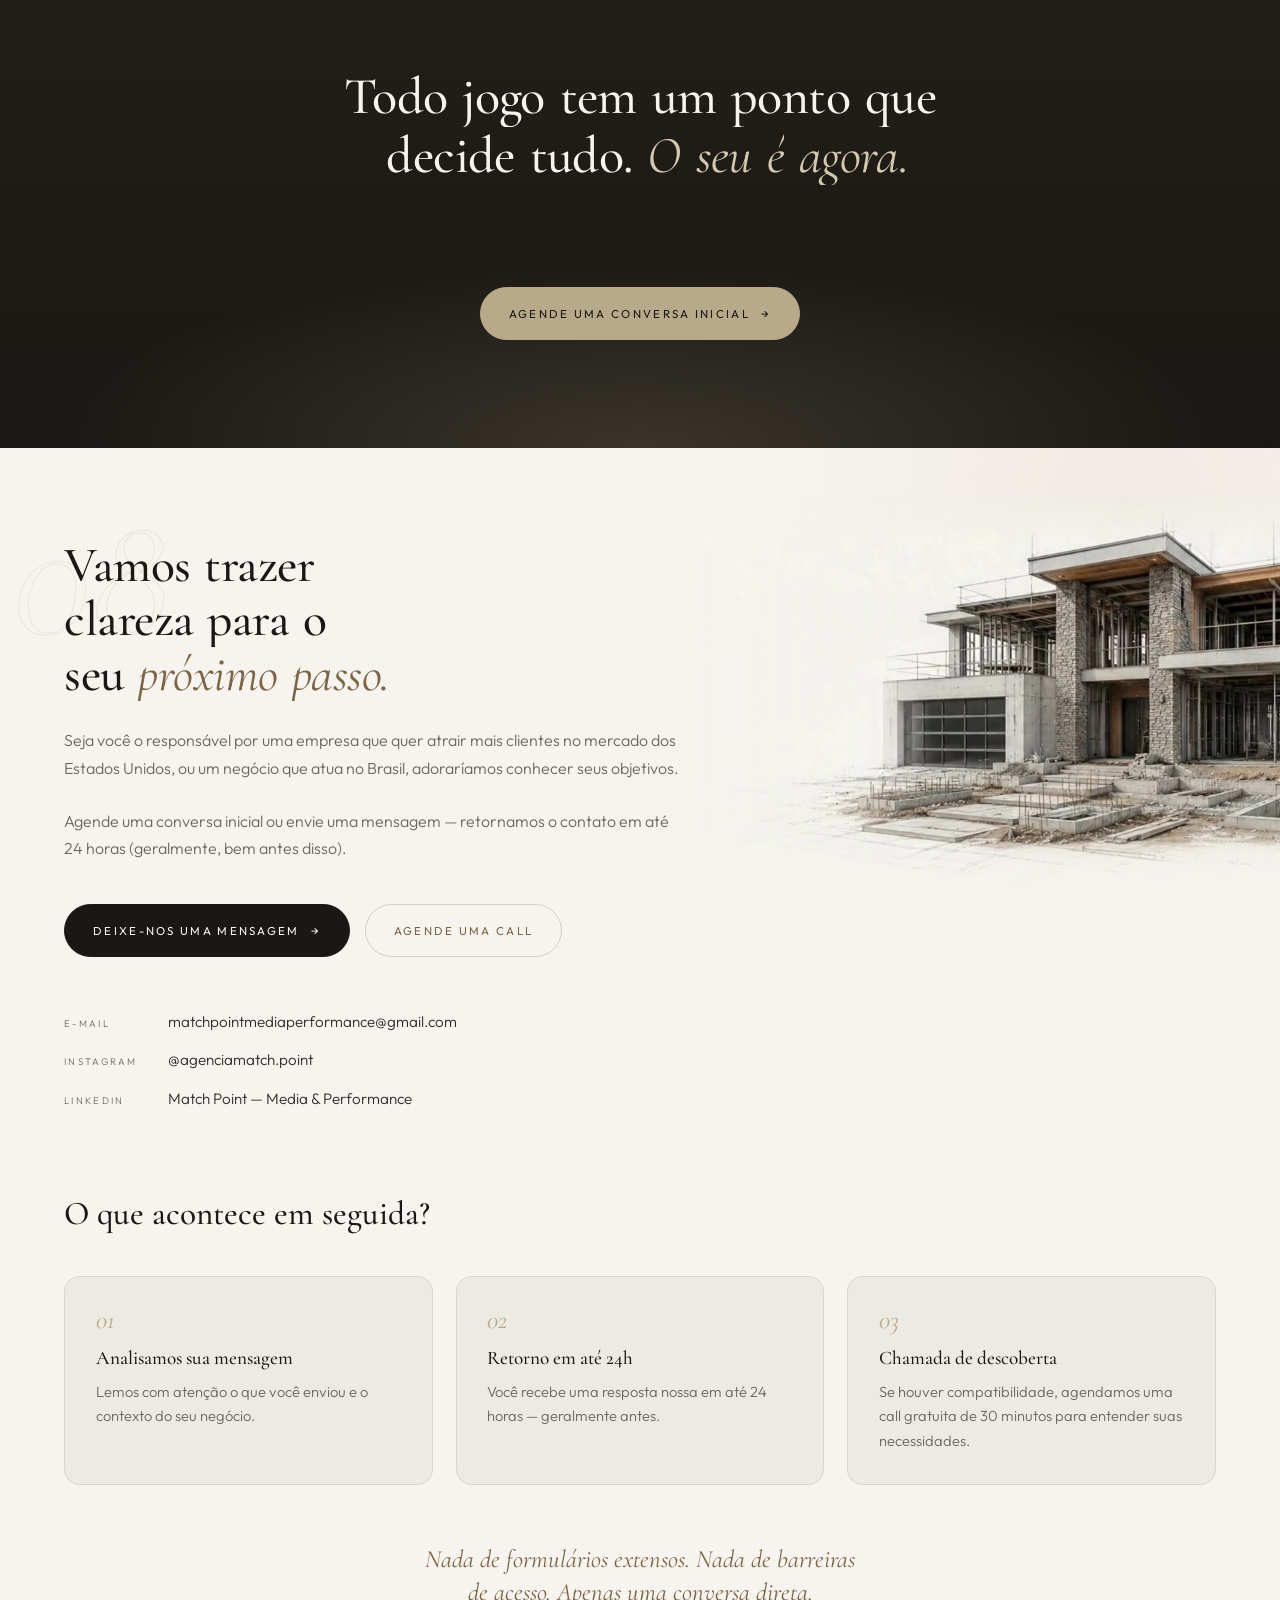
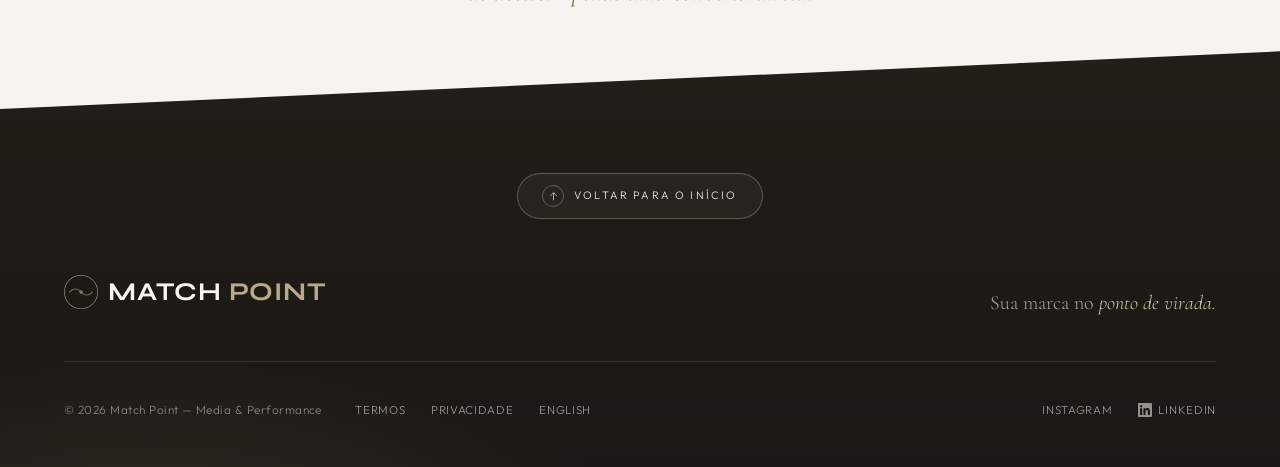
==== commit 1573d0ce: "Add Google Search Console verification meta tag (PT + EN) Co-Authored-By: Claude Opus 4.8 <noreply@a" ====
--- a/match.point/assets/index.html
+++ b/match.point/assets/index.html
@@ -8,6 +8,7 @@
 <title>Match Point — Sua marca no ponto de virada</title>
 <meta name="description" content="Match Point — Media &amp; Performance. Tráfego pago e performance para Construction, Real Estate, Architecture, Home Maintenance e Cleaning escalarem no mercado americano."/>
 <meta name="theme-color" content="#1A1814"/>
+<meta name="google-site-verification" content="1gQRPhB5GA3pxZXYlccbqhtOAVbEDpkApo-77eJZPEM"/>
 <link rel="icon" href="favicon.svg" type="image/svg+xml"/>
 <link rel="icon" href="images/logo-symbol.png" sizes="any"/>
 <link rel="apple-touch-icon" href="images/logo-symbol.png"/>
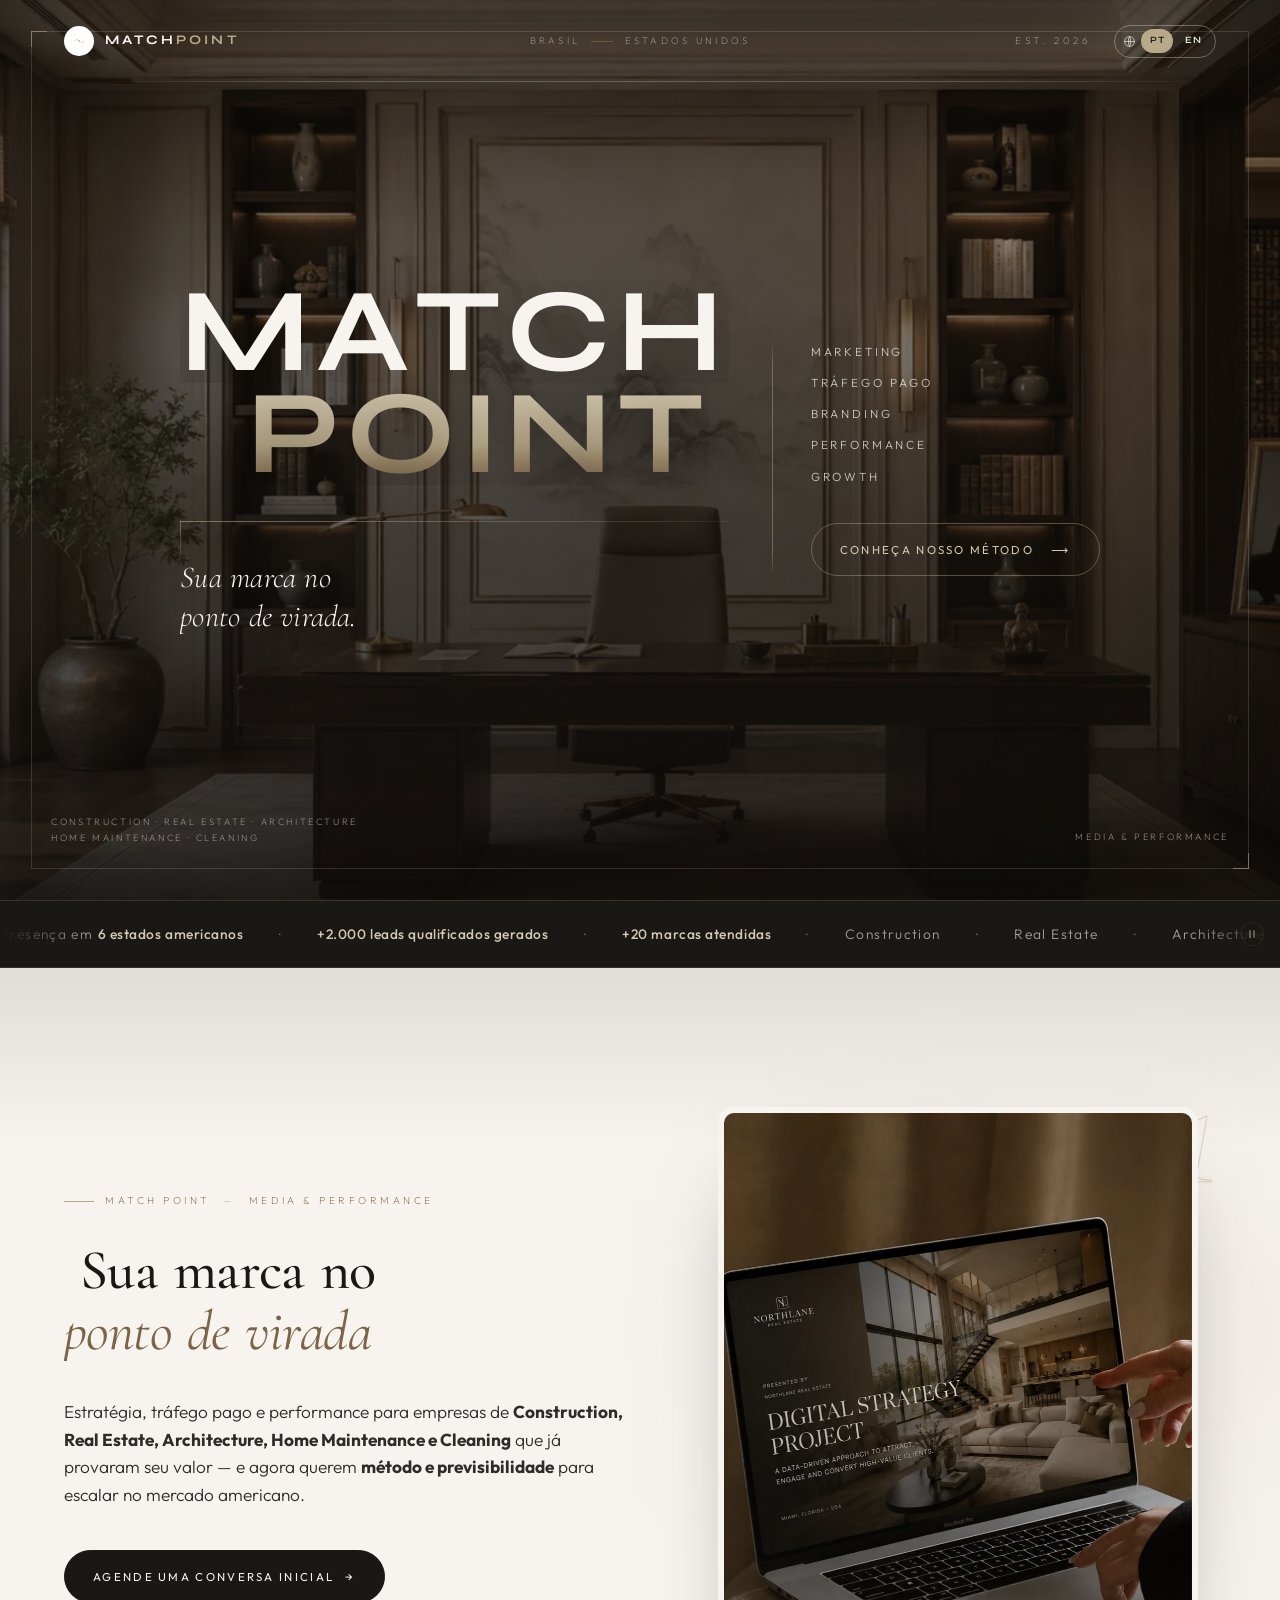
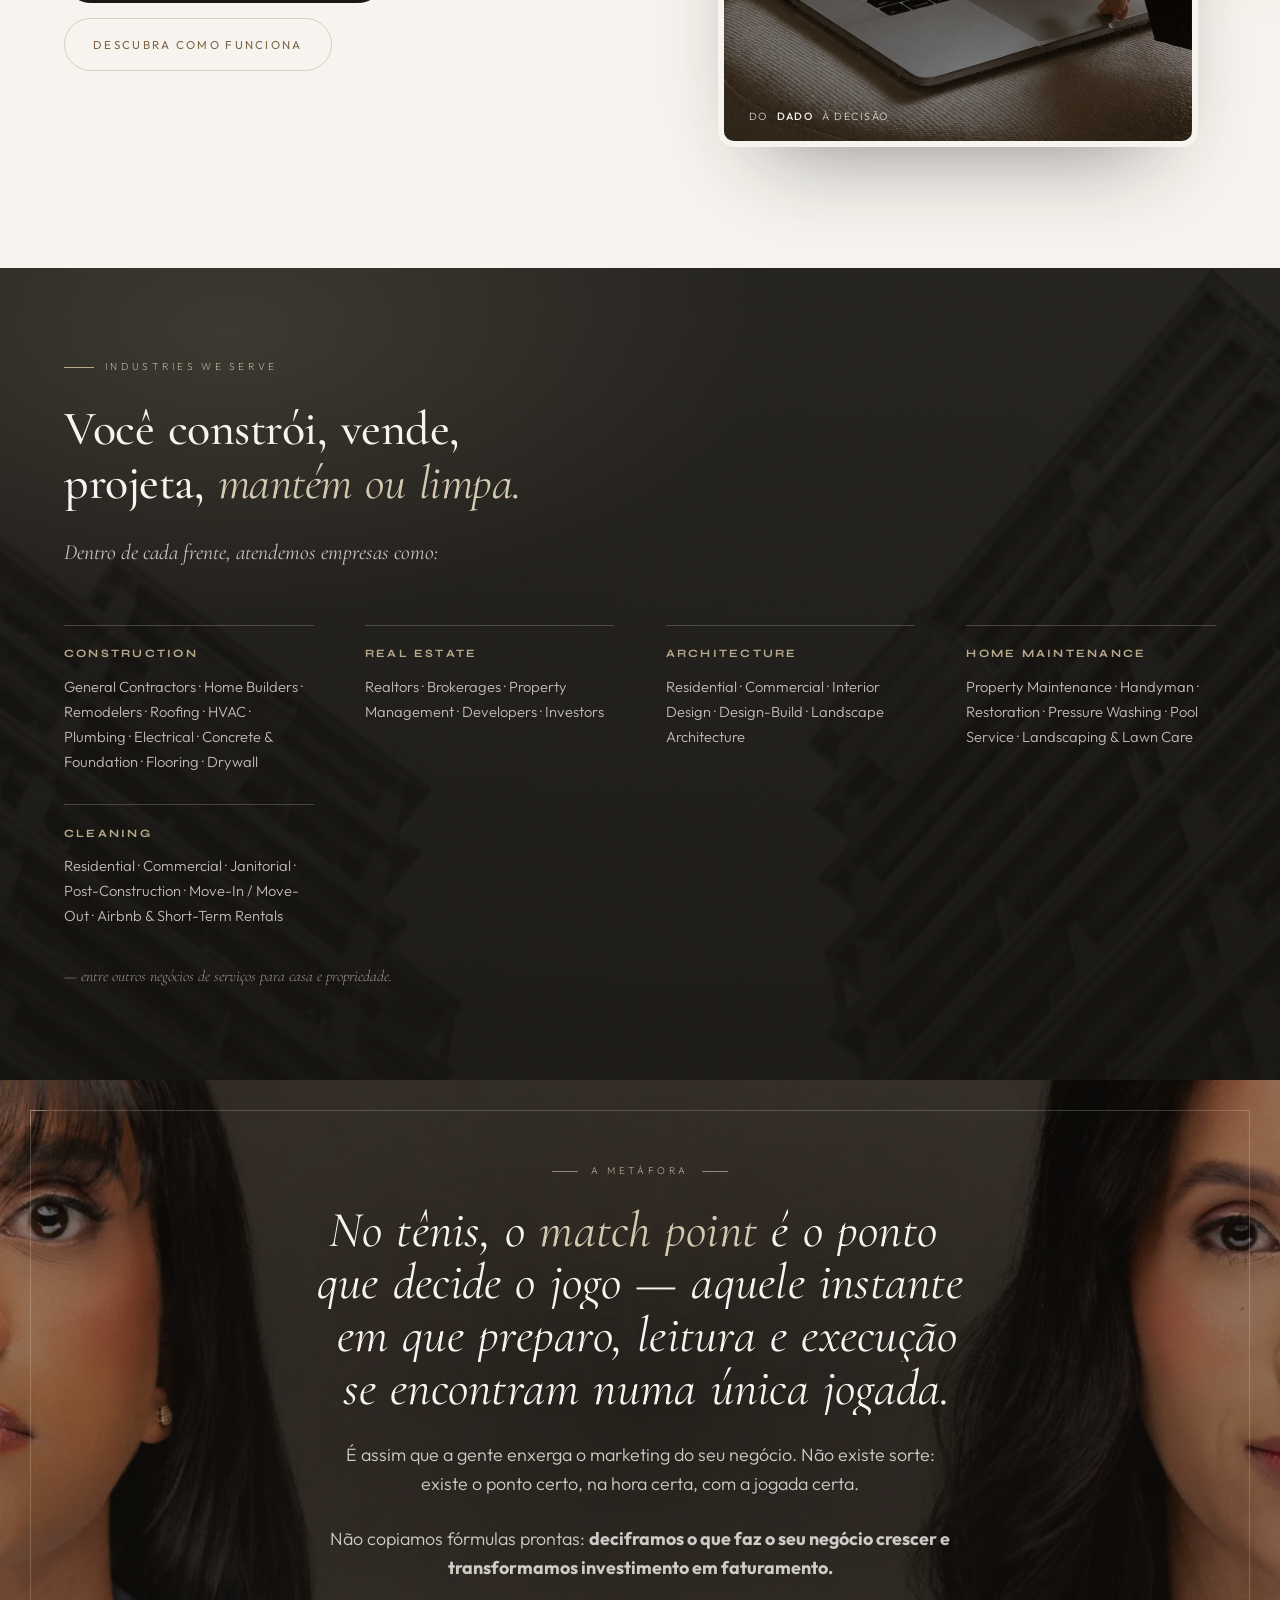
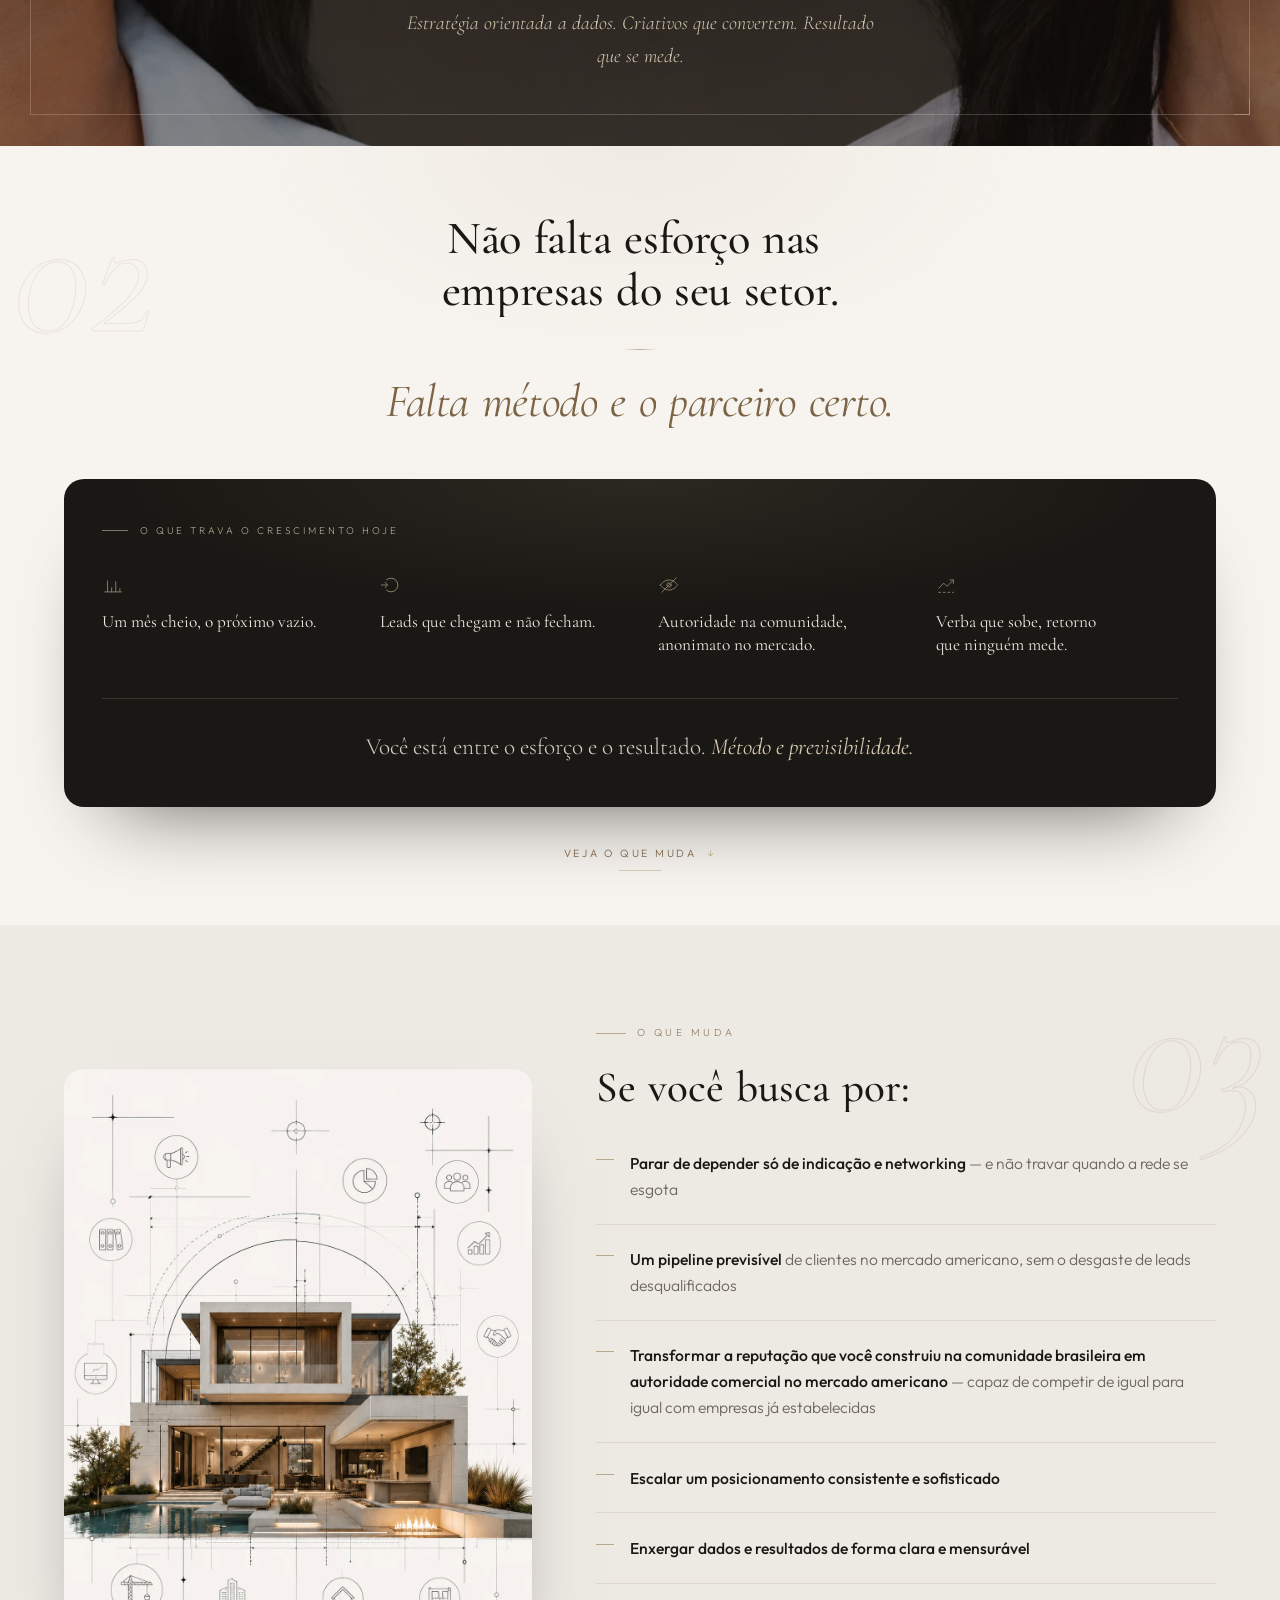
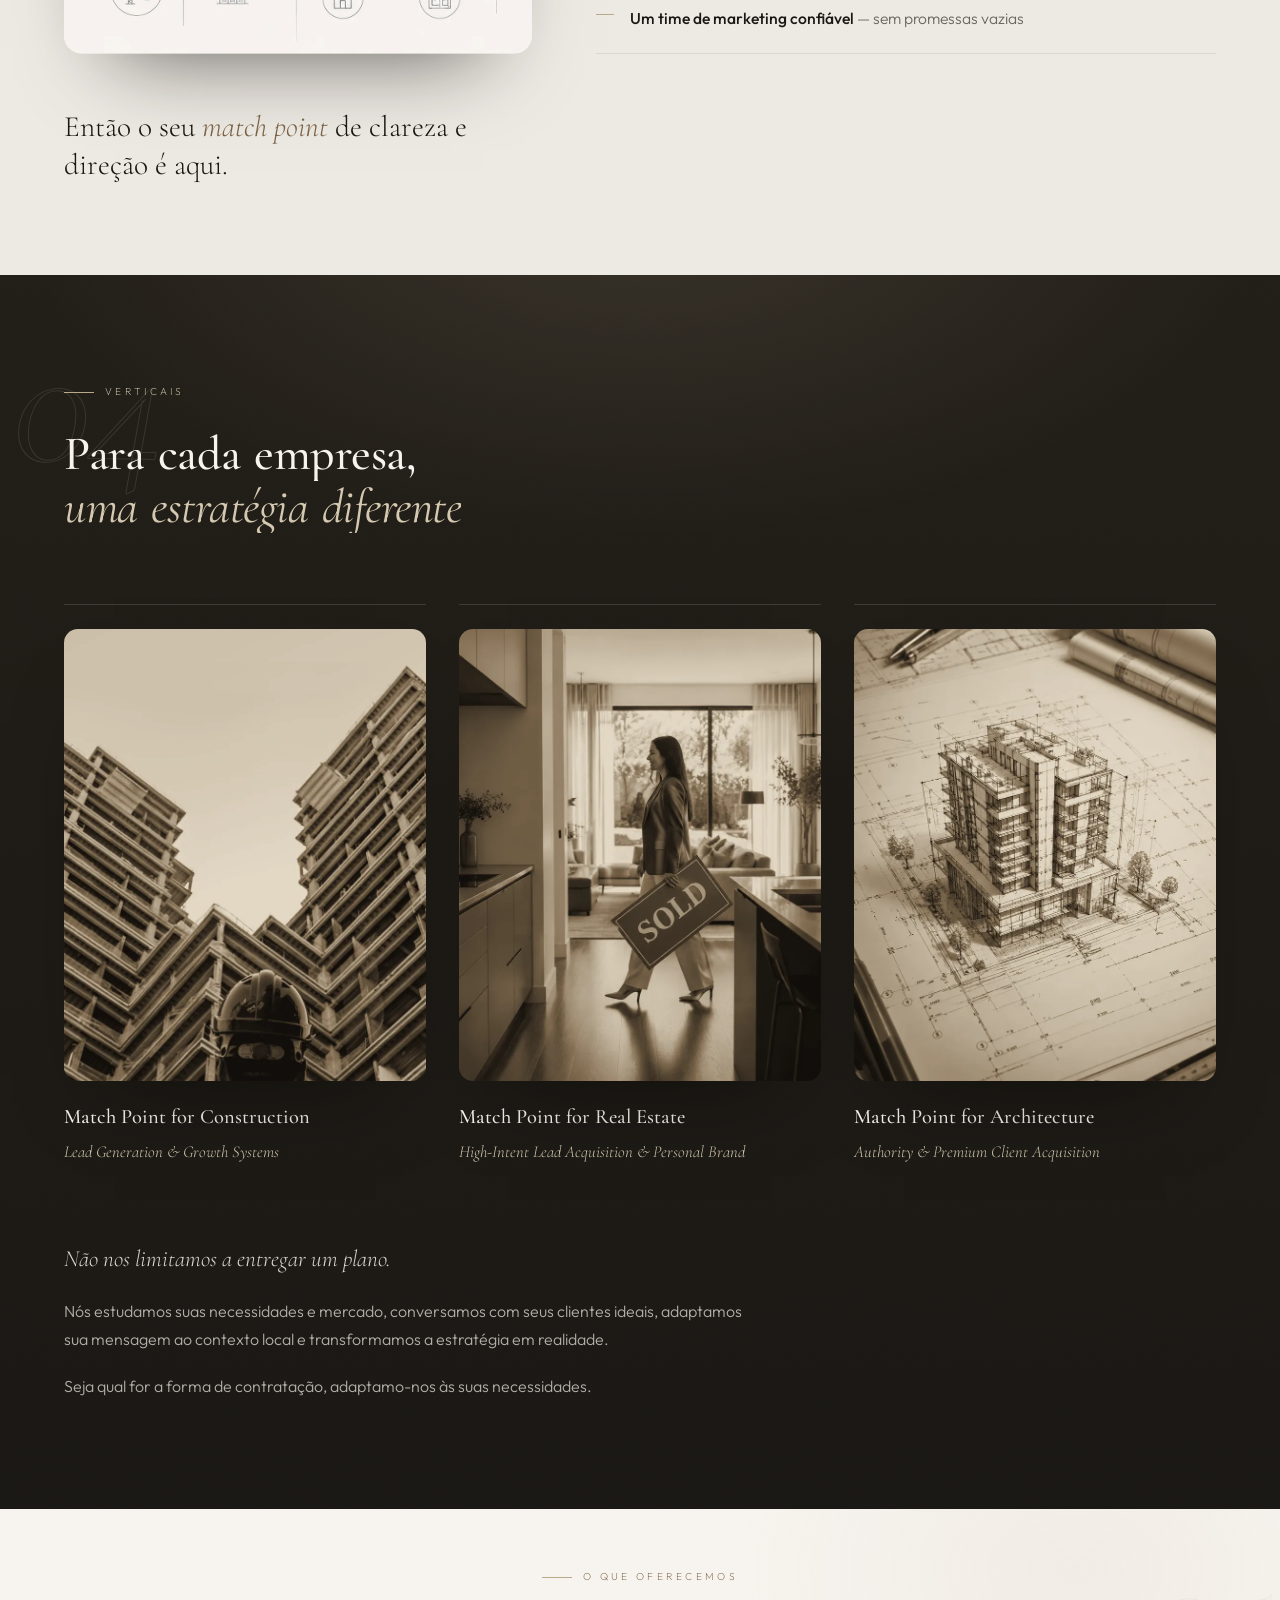
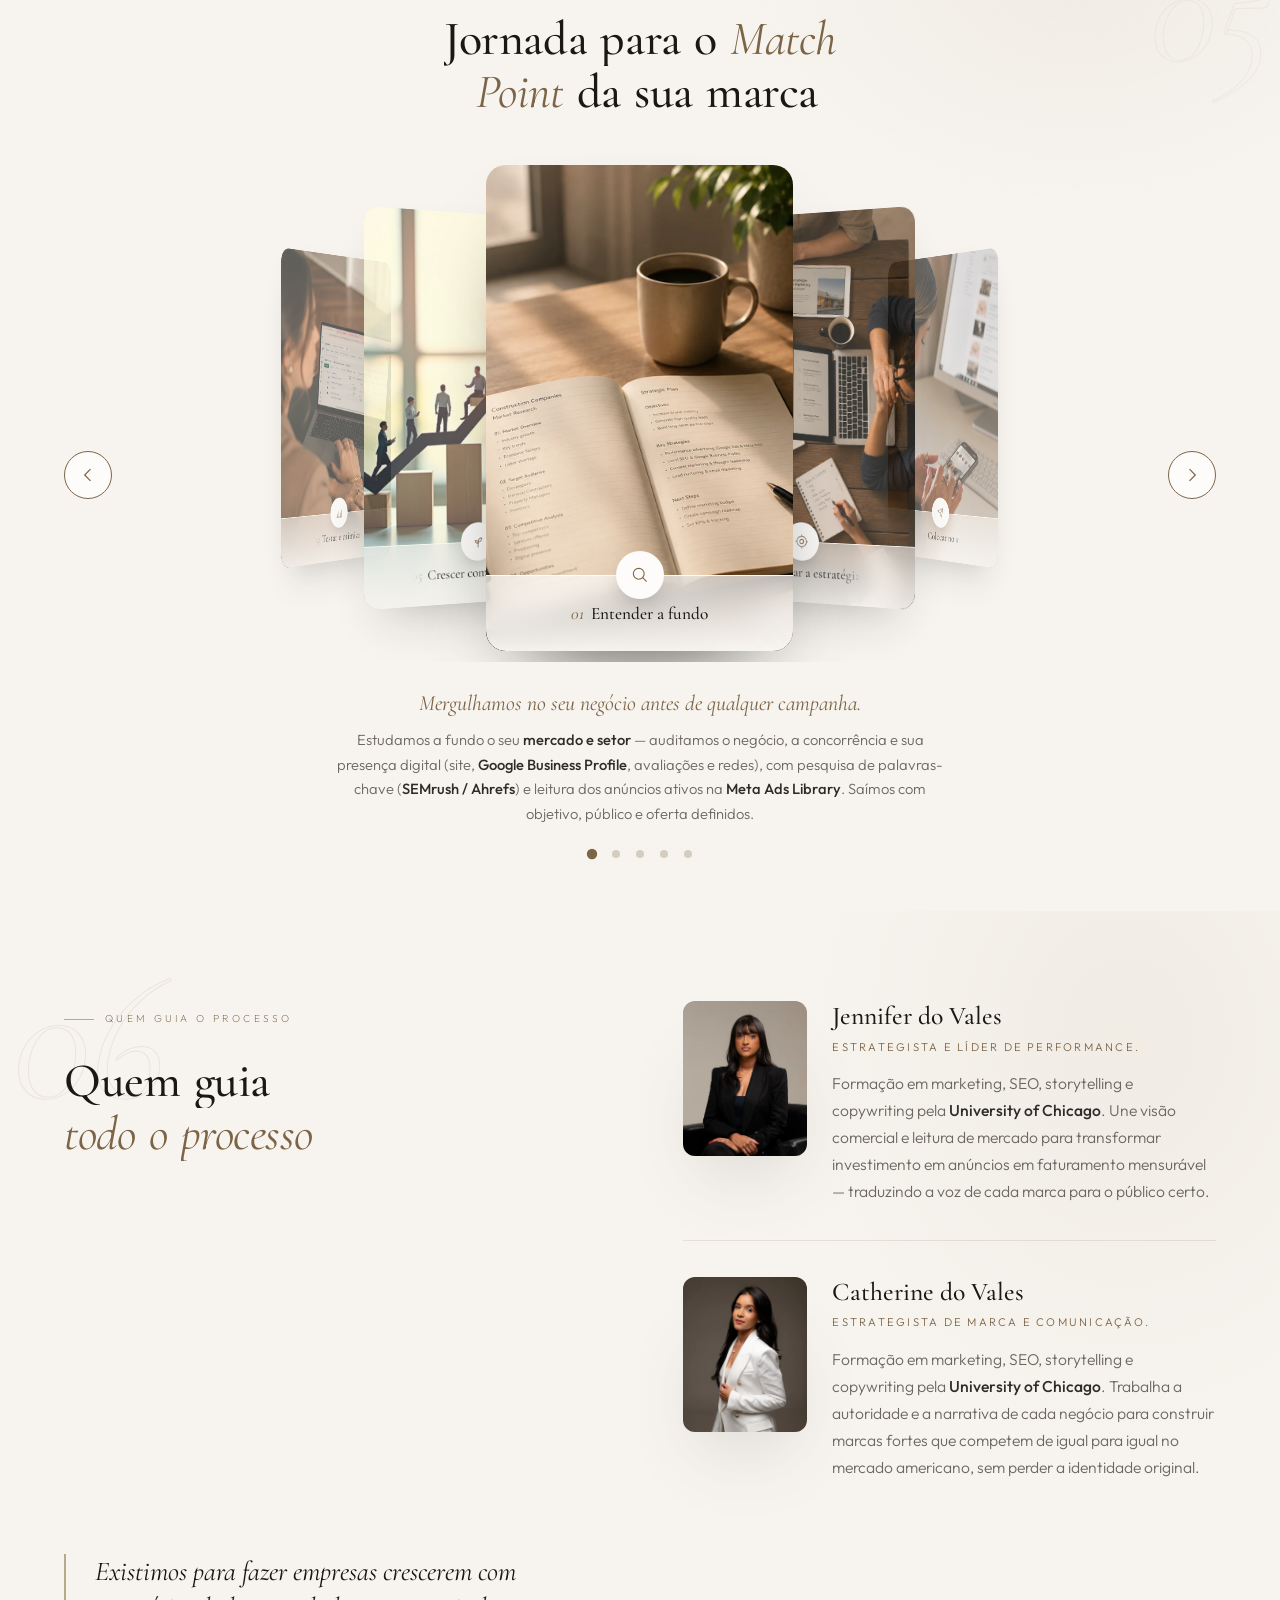
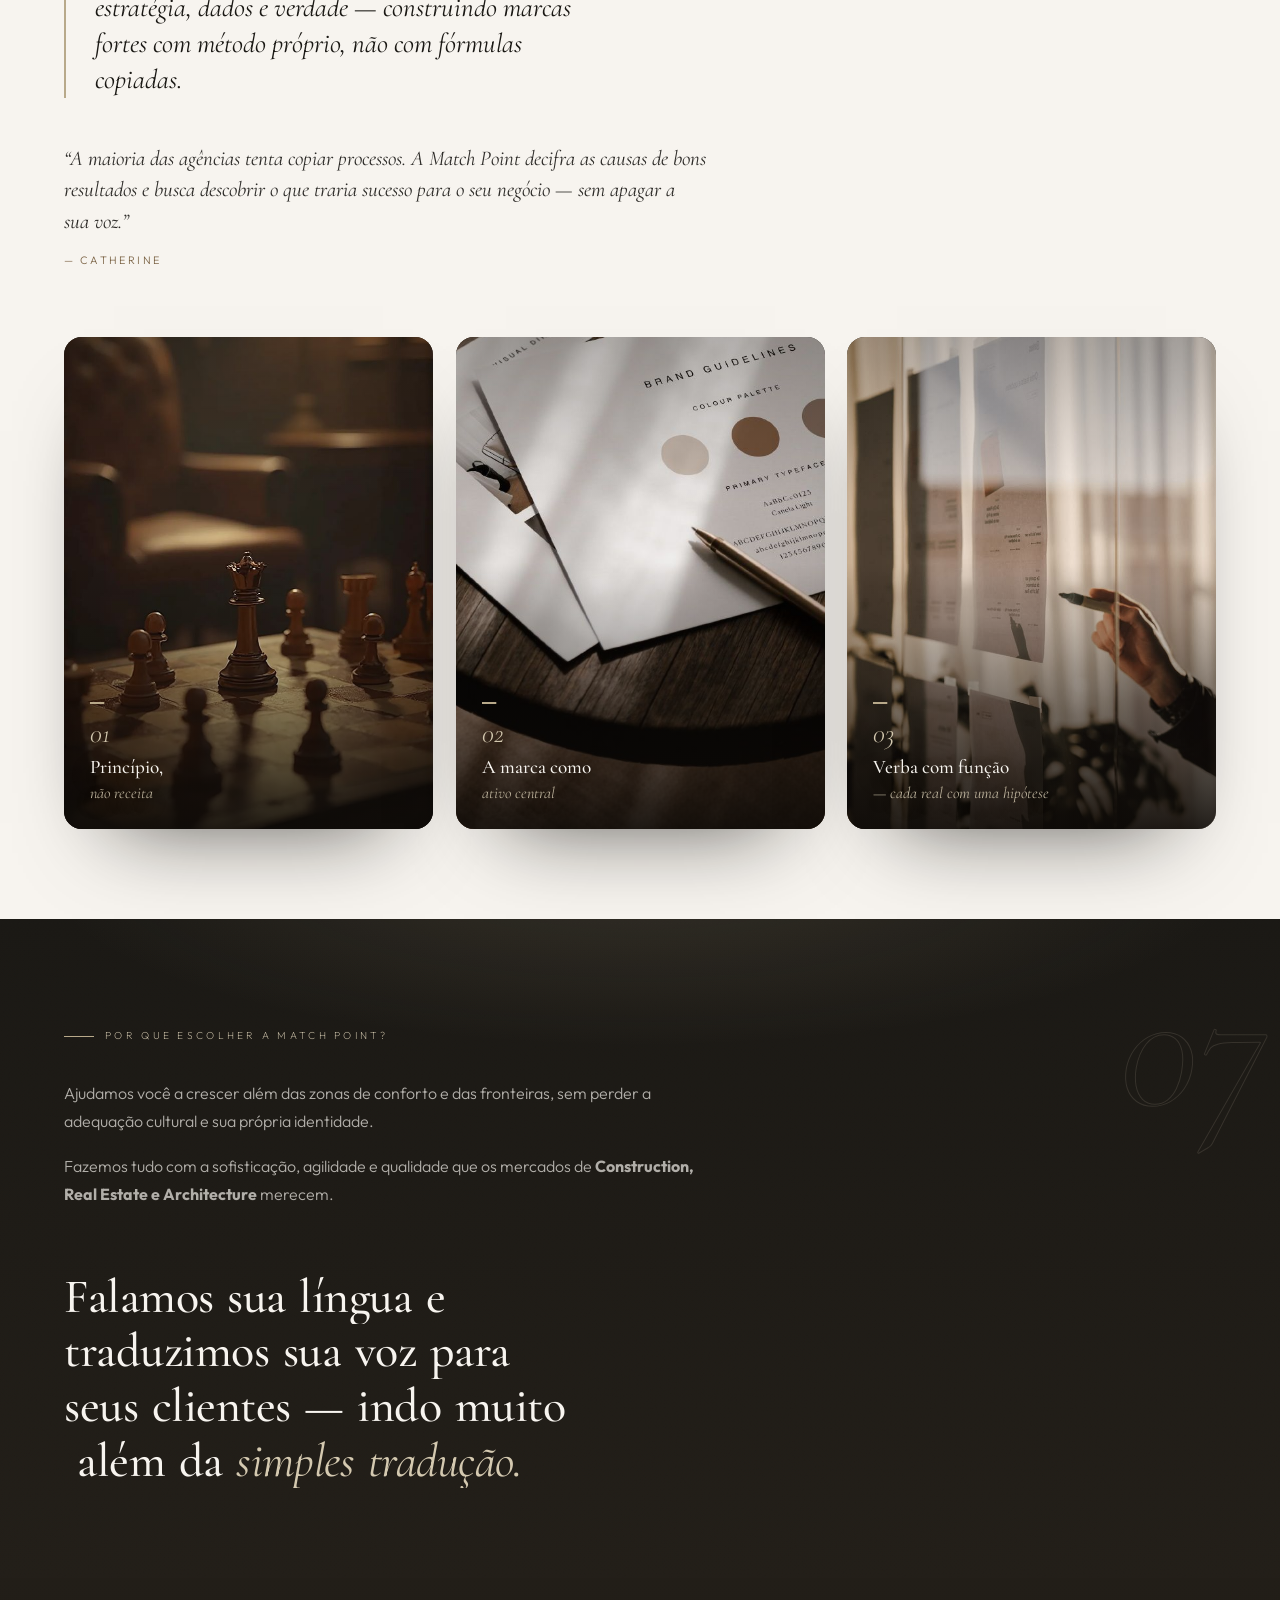
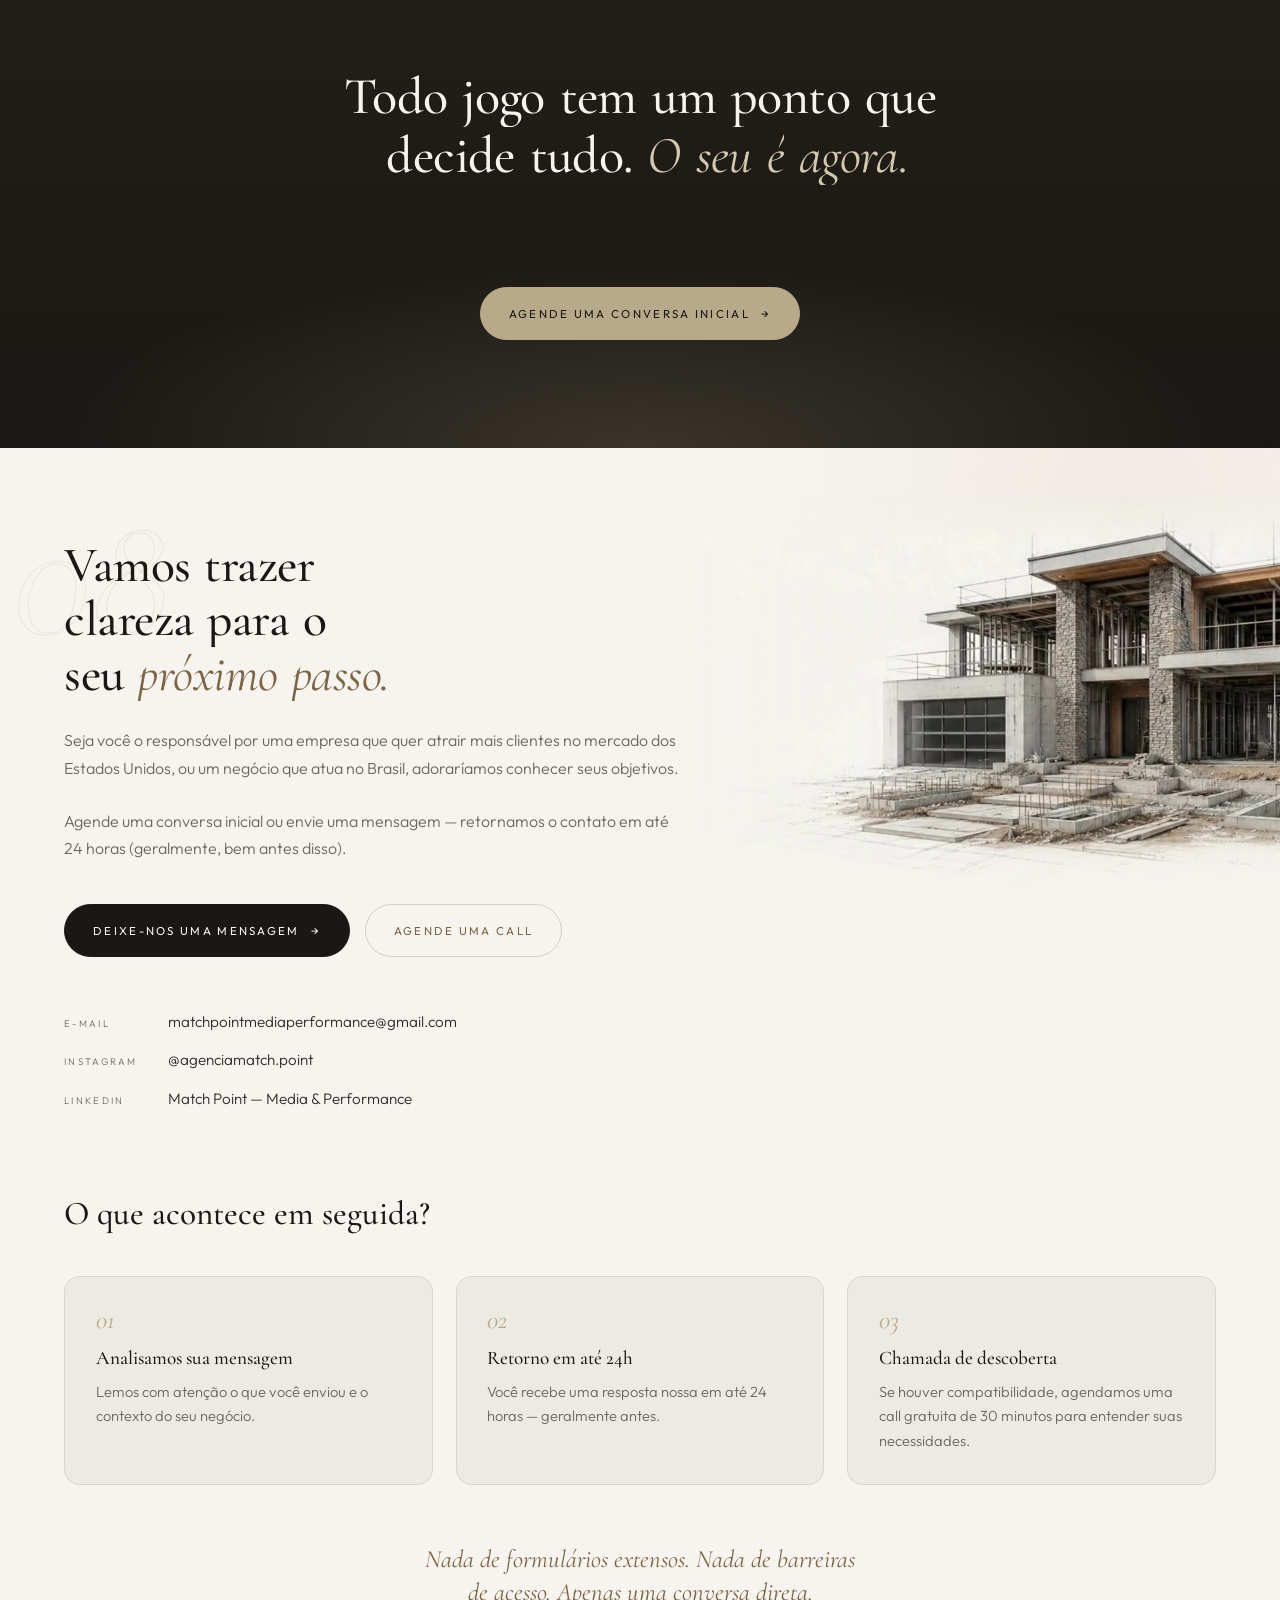
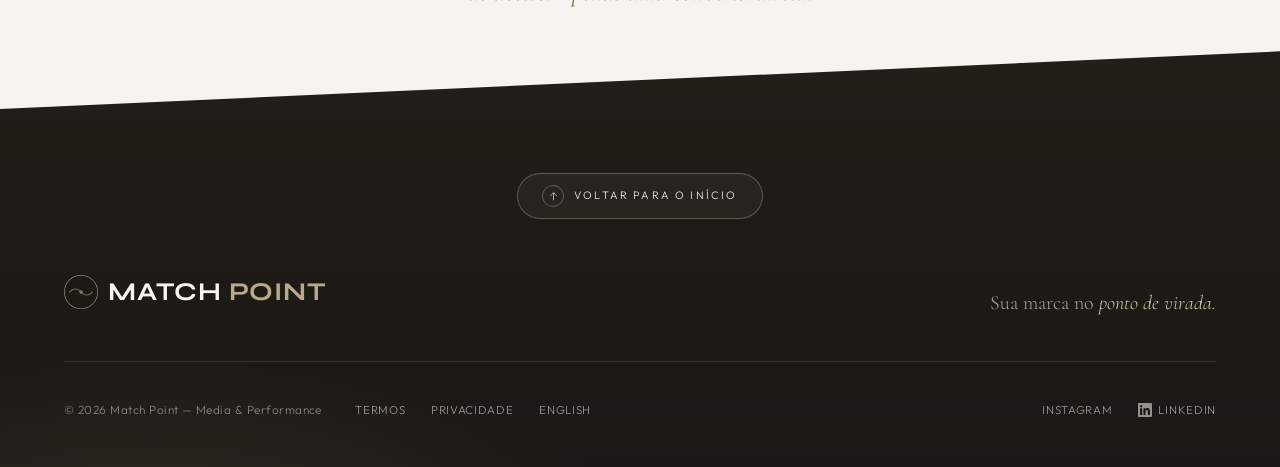
==== commit d592b940: "Install Google Tag Manager (GTM-NHR4RQCS) + update privacy disclosure - GTM head snippet + <noscript" ====
--- a/match.point/assets/index.html
+++ b/match.point/assets/index.html
@@ -4,6 +4,14 @@
 <meta charset="UTF-8"/>
 <meta name="viewport" content="width=device-width, initial-scale=1.0"/>
 <script>document.documentElement.className='js';setTimeout(function(){if(!document.documentElement.classList.contains('js-ready'))document.documentElement.className='no-js';},5000);</script>
+
+<!-- Google Tag Manager -->
+<script>(function(w,d,s,l,i){w[l]=w[l]||[];w[l].push({'gtm.start':
+new Date().getTime(),event:'gtm.js'});var f=d.getElementsByTagName(s)[0],
+j=d.createElement(s),dl=l!='dataLayer'?'&l='+l:'';j.async=true;j.src=
+'https://www.googletagmanager.com/gtm.js?id='+i+dl;f.parentNode.insertBefore(j,f);
+})(window,document,'script','dataLayer','GTM-NHR4RQCS');</script>
+<!-- End Google Tag Manager -->
 
 <title>Match Point — Sua marca no ponto de virada</title>
 <meta name="description" content="Match Point — Media &amp; Performance. Tráfego pago e performance para Construction, Real Estate, Architecture, Home Maintenance e Cleaning escalarem no mercado americano."/>
@@ -57,6 +65,10 @@
 </script>
 </head>
 <body>
+<!-- Google Tag Manager (noscript) -->
+<noscript><iframe src="https://www.googletagmanager.com/ns.html?id=GTM-NHR4RQCS"
+height="0" width="0" style="display:none;visibility:hidden"></iframe></noscript>
+<!-- End Google Tag Manager (noscript) -->
 
 <!-- preloader · abertura de marca → door-split reveal do pré-Hero -->
 <div class="preloader" id="preloader" role="presentation" aria-hidden="true">
